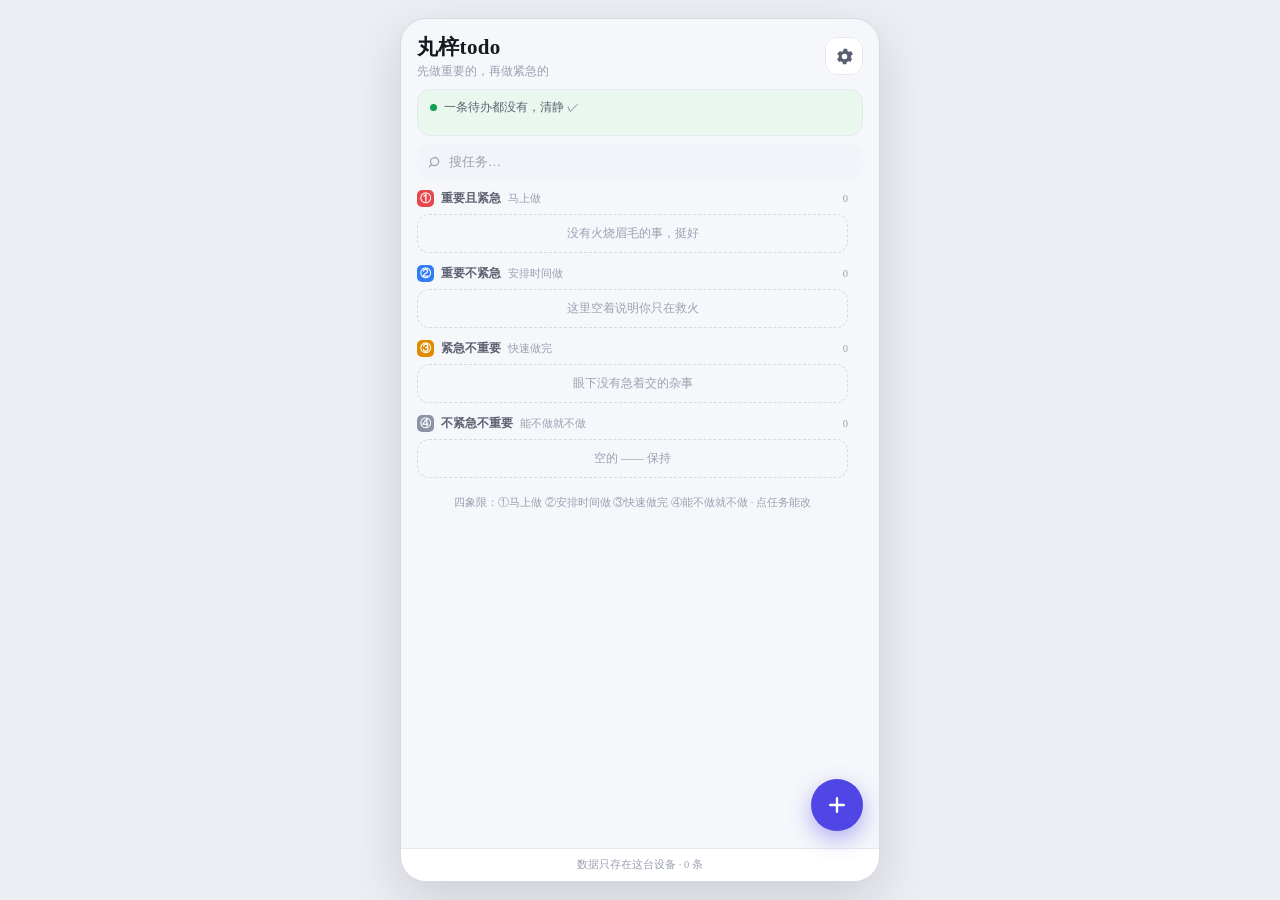
==== index.html @ 4209ffb9 "丸梓todo：四象限待办（纯静态单页）" ====
<!DOCTYPE html>
<html lang="zh-CN" data-theme="clean">
<head>
<meta charset="utf-8">
<meta name="viewport" content="width=device-width, initial-scale=1, viewport-fit=cover">
<title>丸梓todo</title>
<!-- 单文件版：CSS / JS / 图标都已内联，可以单独发给别人 -->
<meta name="description" content="按四象限排的待办清单，纯本地存储，离线可用。">
<meta name="apple-mobile-web-app-capable" content="yes">
<meta name="mobile-web-app-capable" content="yes">
<meta name="apple-mobile-web-app-status-bar-style" content="default">
<meta name="apple-mobile-web-app-title" content="丸梓todo">
<meta name="theme-color" content="#f6f7fb">
<link rel="apple-touch-icon" href="[data-uri]">
<link rel="icon" href="[data-uri]">
<style>
/* ===========================================================================
 * style.css —— 丸梓todo
 *
 * 三套配色（清爽 / 纸感 / 暗夜），全部靠 html[data-theme] 上的 CSS 变量切换。
 *
 * 布局要点：
 *   .phone 撑满视口（100dvh），.pane 是唯一可滚动的区域，
 *   底部按钮和表头固定不动 —— 手机上滚动时不会把"加一条"滚没。
 *
 * 踩过的坑（照抄课表项目，别再踩）：
 *   1. [hidden] 必须写 !important。否则 .sheet{display:flex} 这类作者样式会盖掉
 *      浏览器默认的 display:none，弹层就关不掉了。
 *   2. 四象限的颜色【不要】染满整张卡。整卡染色的清单在手机上看三屏就晕；
 *      用左边框 + 小色点表示象限，正文保持中性色。
 *   3. 次级文字不要用固定的 --ink-2/--ink-3。在有色底（比如紧急卡）上要用
 *      color-mix 现算，否则暗夜主题会出现浅字压浅底。
 * ===========================================================================
 */

* { box-sizing: border-box; }
[hidden] { display: none !important; }

html, body {
  margin: 0;
  padding: 0;
  height: 100%;
}

body {
  background: var(--page-bg);
  color: var(--ink);
  font-family: var(--font-ui);
  -webkit-text-size-adjust: 100%;
  -webkit-tap-highlight-color: transparent;
  overscroll-behavior-y: none;
  display: flex;
  justify-content: center;
}

/* ============================== 三套配色 ============================== */

/* ① 清爽 —— 白底大留白，一个深靛蓝重点色 */
html[data-theme="clean"] {
  --page-bg: #eceef4;
  --app-bg: #f6f7fb;
  --card: #ffffff;
  --card-2: #f2f4f9;
  --ink: #16181f;
  --ink-2: #5b6070;
  --ink-3: #9aa0b0;
  --line: #e6e8ef;
  --line-2: #d5d9e4;
  --accent: #4f46e5;
  --accent-soft: #eceafe;
  --accent-ink: #ffffff;
  --q1: #e5484d;
  --q2: #2f7df6;
  --q3: #e08a00;
  --q4: #8b93a7;
  --good: #12a150;
  --now-bg: #fff5f5;
  --shadow: 0 1px 2px rgba(20, 22, 30, .04), 0 6px 18px rgba(20, 22, 30, .05);
  --shadow-app: 0 18px 50px rgba(20, 22, 30, .14);
  --theme-color: #f6f7fb;
}

/* ② 纸感 —— 米色底，像一本笔记本 */
html[data-theme="paper"] {
  --page-bg: #e7ded1;
  --app-bg: #fbf6ee;
  --card: #fffdf8;
  --card-2: #f3ece1;
  --ink: #2f2a25;
  --ink-2: #6b6156;
  --ink-3: #a2978a;
  --line: #ece2d4;
  --line-2: #dbcfbc;
  --accent: #b4553a;
  --accent-soft: #f7e6df;
  --accent-ink: #fff8f4;
  --q1: #c2453c;
  --q2: #3a6ea5;
  --q3: #b8811f;
  --q4: #8d8578;
  --good: #4a7c4e;
  --now-bg: #fdf0ea;
  --shadow: 0 1px 2px rgba(90, 70, 40, .05), 0 6px 16px rgba(90, 70, 40, .06);
  --shadow-app: 0 18px 50px rgba(90, 70, 40, .18);
  --theme-color: #fbf6ee;
}

/* ③ 暗夜 —— 深色，晚上看不刺眼。象限色要提亮，否则在深底上发闷。 */
html[data-theme="night"] {
  --page-bg: #07080c;
  --app-bg: #101218;
  --card: #181b23;
  --card-2: #1f232d;
  --ink: #eef1f8;
  --ink-2: #a8afbf;
  --ink-3: #6c7386;
  --line: #262b36;
  --line-2: #333947;
  --accent: #7c74ff;
  --accent-soft: #23214a;
  --accent-ink: #ffffff;
  --q1: #ff6b6f;
  --q2: #5aa2ff;
  --q3: #ffb340;
  --q4: #7b8398;
  --good: #35c46a;
  --now-bg: #2a1d20;
  --shadow: 0 1px 2px rgba(0, 0, 0, .3), 0 8px 20px rgba(0, 0, 0, .25);
  --shadow-app: 0 18px 50px rgba(0, 0, 0, .6);
  --theme-color: #101218;
}

/* ================================ 骨架 ================================ */

.phone {
  position: relative;
  width: 100%;
  max-width: 480px;
  height: 100dvh;
  background: var(--app-bg);
  display: flex;
  flex-direction: column;
  overflow: hidden;
  padding-top: env(safe-area-inset-top);
}

@media (min-width: 560px) and (min-height: 620px) {
  body { align-items: center; padding: 18px 0; }
  .phone {
    height: min(880px, calc(100dvh - 36px));
    border-radius: 26px;
    box-shadow: var(--shadow-app);
    border: 1px solid var(--line-2);
  }
}

/* 存不下数据的警告条 */
.warn {
  position: fixed;
  left: 0; right: 0; top: 0;
  z-index: 90;
  padding: calc(env(safe-area-inset-top) + 8px) 14px 8px;
  background: #b4232a;
  color: #fff;
  font-size: 12.5px;
  line-height: 1.5;
  text-align: center;
}
.warn b { margin-right: 6px; }

/* ================================ 表头 ================================ */

.hd {
  flex: 0 0 auto;
  display: flex;
  align-items: center;
  gap: 10px;
  padding: 14px 16px 10px;
}
.hd-l { flex: 1 1 auto; min-width: 0; }
.hd h1 {
  margin: 0;
  font-size: 21px;
  font-weight: 700;
  letter-spacing: .3px;
}
.hd-sub {
  margin: 3px 0 0;
  font-size: 11.5px;
  color: var(--ink-3);
  white-space: nowrap;
  overflow: hidden;
  text-overflow: ellipsis;
}
.icon-btn {
  flex: 0 0 auto;
  width: 38px; height: 38px;
  display: grid;
  place-items: center;
  border: 1px solid var(--line);
  border-radius: 12px;
  background: var(--card);
  color: var(--ink-2);
  cursor: pointer;
}
.icon-btn:active { transform: scale(.96); }

/* ================================ 提示条 ================================ */

.tick {
  flex: 0 0 auto;
  margin: 0 16px 8px;
  padding: 9px 12px;
  border: 1px solid var(--line);
  border-radius: 13px;
  background: var(--card);
}
.tick.is-alert { background: var(--now-bg); border-color: color-mix(in srgb, var(--q1) 34%, var(--line)); }
.tick.is-good  { background: color-mix(in srgb, var(--good) 9%, var(--card)); }
.tick-top {
  display: flex;
  align-items: center;
  gap: 7px;
  font-size: 12px;
  line-height: 1.45;
}
.tick-dot {
  flex: 0 0 auto;
  width: 7px; height: 7px;
  border-radius: 50%;
  background: var(--ink-3);
}
.tick.is-alert .tick-dot { background: var(--q1); }
.tick.is-good .tick-dot { background: var(--good); }
.tick-text {
  flex: 1 1 auto;
  min-width: 0;
  color: var(--ink-2);
  white-space: nowrap;
  overflow: hidden;
  text-overflow: ellipsis;
}
.tick-text b { color: var(--ink); font-weight: 600; }
.tick-bars {
  display: flex;
  gap: 3px;
  margin-top: 7px;
  height: 3px;
}
.tick-bars i {
  flex: 1 1 0;
  border-radius: 2px;
  background: var(--line-2);
}
.tick-bars i.on { background: var(--accent); }
.tick.is-alert .tick-bars i.on { background: var(--q1); }

/* ================================ 搜索 ================================ */

.search {
  flex: 0 0 auto;
  position: relative;
  margin: 0 16px 8px;
  display: flex;
  align-items: center;
}
.search-ico {
  position: absolute;
  left: 11px;
  color: var(--ink-3);
  pointer-events: none;
}
.search-in {
  width: 100%;
  padding: 9px 30px 9px 31px;
  font: inherit;
  font-size: 13px;
  color: var(--ink);
  background: var(--card-2);
  border: 1px solid transparent;
  border-radius: 12px;
  outline: none;
  -webkit-appearance: none;
  appearance: none;
}
.search-in::placeholder { color: var(--ink-3); }
.search-in:focus { border-color: var(--accent); background: var(--card); }
.search-x {
  position: absolute;
  right: 6px;
  width: 26px; height: 26px;
  display: grid;
  place-items: center;
  border: 0;
  border-radius: 50%;
  background: transparent;
  color: var(--ink-3);
  font-size: 17px;
  line-height: 1;
  cursor: pointer;
}

/* ============================== 可滚动区 ============================== */

.pane {
  flex: 1 1 auto;
  min-height: 0;
  overflow-y: auto;
  overflow-x: hidden;
  -webkit-overflow-scrolling: touch;
  overscroll-behavior: contain;
  scrollbar-gutter: stable;
}
.pane-inner, #paneInner {
  padding: 2px 16px 20px;
}

.sec { margin-bottom: 16px; }
.sec-h {
  display: flex;
  align-items: baseline;
  gap: 6px;
  margin: 0 0 8px;
  font-size: 12.5px;
  font-weight: 600;
  color: var(--ink-2);
  letter-spacing: .2px;
}
.sec-n {
  font-size: 11px;
  font-weight: 400;
  color: var(--ink-3);
}
.sec-h-btn {
  cursor: pointer;
  justify-content: space-between;
  padding: 4px 0;
}
.sec-tri { font-size: 11px; color: var(--ink-3); }

.hint {
  margin: 4px 0 0;
  font-size: 11px;
  line-height: 1.6;
  color: var(--ink-3);
  text-align: center;
}

/* ============================ 最近要交的 ============================ */

.soon {
  display: flex;
  gap: 8px;
  overflow-x: auto;
  padding-bottom: 2px;
  scrollbar-width: none;
}
.soon::-webkit-scrollbar { display: none; }
.soon-card {
  flex: 0 0 auto;
  width: 146px;
  padding: 9px 10px;
  border: 1px solid var(--line);
  border-left: 3px solid var(--q4);
  border-radius: 12px;
  background: var(--card);
  cursor: pointer;
  text-align: left;
}
.soon-card.t-overdue { border-left-color: var(--q1); }
.soon-card.t-today   { border-left-color: var(--q1); }
.soon-card.t-tomorrow{ border-left-color: var(--q3); }
.soon-card.t-urgent  { border-left-color: var(--q3); }
.soon-card.t-week    { border-left-color: var(--q2); }
.soon-t {
  display: block;
  font-size: 12.5px;
  font-weight: 600;
  line-height: 1.35;
  overflow: hidden;
  display: -webkit-box;
  -webkit-line-clamp: 2;
  -webkit-box-orient: vertical;
}
.soon-w {
  display: block;
  margin-top: 5px;
  font-size: 10.5px;
  color: var(--ink-3);
}
.soon-card.t-overdue .soon-w,
.soon-card.t-today .soon-w { color: var(--q1); font-weight: 600; }
.soon-card.t-tomorrow .soon-w,
.soon-card.t-urgent .soon-w { color: var(--q3); font-weight: 600; }

/* ============================== 四象限 ============================== */

.quad { margin-bottom: 12px; }
.quad-h {
  display: flex;
  align-items: center;
  gap: 7px;
  margin: 0 0 7px;
  font-size: 12px;
  font-weight: 600;
  color: var(--ink-2);
}
.quad-no {
  flex: 0 0 auto;
  width: 17px; height: 17px;
  display: grid;
  place-items: center;
  border-radius: 5px;
  font-size: 10.5px;
  font-weight: 700;
  color: #fff;
  background: var(--q4);
}
.quad.q1 .quad-no { background: var(--q1); }
.quad.q2 .quad-no { background: var(--q2); }
.quad.q3 .quad-no { background: var(--q3); }
.quad.q4 .quad-no { background: var(--q4); }
.quad-t { flex: 0 0 auto; }
.quad-help { flex: 1 1 auto; min-width: 0; font-size: 10.5px; font-weight: 400; color: var(--ink-3); }
.quad-n { flex: 0 0 auto; font-size: 10.5px; font-weight: 400; color: var(--ink-3); }
.quad-body { display: flex; flex-direction: column; gap: 7px; }
.quad-empty {
  padding: 11px 12px;
  border: 1px dashed var(--line-2);
  border-radius: 12px;
  font-size: 11.5px;
  color: var(--ink-3);
  text-align: center;
}

/* ============================== 任务条 ============================== */

.tk {
  position: relative;
  display: flex;
  align-items: stretch;
  gap: 9px;
  padding: 10px 11px 10px 9px;
  border: 1px solid var(--line);
  border-left: 3px solid var(--tk-tone, var(--q4));
  border-radius: 13px;
  background: var(--card);
  cursor: pointer;
  transition: opacity .15s;
}
.tk.q1 { --tk-tone: var(--q1); }
.tk.q2 { --tk-tone: var(--q2); }
.tk.q3 { --tk-tone: var(--q3); }
.tk.q4 { --tk-tone: var(--q4); }
.tk.is-overdue {
  background: color-mix(in srgb, var(--q1) 7%, var(--card));
}
.tk.is-done { opacity: .55; }
.tk.is-done .tk-t { text-decoration: line-through; }

.tk-check {
  flex: 0 0 auto;
  width: 22px; height: 22px;
  margin-top: 1px;
  display: grid;
  place-items: center;
  border: 1.6px solid var(--line-2);
  border-radius: 50%;
  background: transparent;
  color: transparent;
  cursor: pointer;
}
.tk-check:active { transform: scale(.9); }
.tk-check.on {
  background: var(--good);
  border-color: var(--good);
  color: #fff;
}
.tk-check svg { width: 12px; height: 12px; }

.tk-main { flex: 1 1 auto; min-width: 0; }
.tk-t {
  display: block;
  font-size: 14px;
  font-weight: 600;
  line-height: 1.4;
  word-break: break-word;
}
.tk-star { color: var(--q3); font-size: 11px; margin-left: 3px; }
.tk-note {
  margin: 3px 0 0;
  font-size: 11.5px;
  line-height: 1.5;
  color: var(--ink-2);
  overflow: hidden;
  display: -webkit-box;
  -webkit-line-clamp: 2;
  -webkit-box-orient: vertical;
}
.tk-meta {
  display: flex;
  align-items: center;
  flex-wrap: wrap;
  gap: 6px;
  margin-top: 5px;
  font-size: 10.5px;
  color: var(--ink-3);
}
.tk-when { display: inline-flex; align-items: center; gap: 3px; }
.tk-when.t-overdue { color: var(--q1); font-weight: 600; }
.tk-when.t-today   { color: var(--q1); font-weight: 600; }
.tk-when.t-tomorrow,
.tk-when.t-urgent  { color: var(--q3); font-weight: 600; }
.tk-when.t-week    { color: var(--q2); }
.tk-rep {
  padding: 1px 5px;
  border-radius: 5px;
  background: var(--card-2);
  color: var(--ink-2);
}
.tk-done-when { color: var(--good); }

/* ============================== 日常打卡 ============================== */

.habit {
  display: flex;
  align-items: center;
  gap: 10px;
  padding: 10px 11px;
  margin-bottom: 7px;
  border: 1px solid var(--line);
  border-left: 3px solid var(--good);
  border-radius: 13px;
  background: var(--card);
  cursor: pointer;
}
.habit.is-on {
  background: color-mix(in srgb, var(--good) 8%, var(--card));
  border-left-color: var(--good);
}
.habit.is-on .habit-t { text-decoration: line-through; opacity: .65; }
.habit-main { flex: 1 1 auto; min-width: 0; }
.habit-t {
  display: block;
  font-size: 13.5px;
  font-weight: 600;
  line-height: 1.4;
  word-break: break-word;
}
.habit-meta {
  display: flex;
  align-items: center;
  flex-wrap: wrap;
  gap: 6px;
  margin-top: 3px;
  font-size: 10.5px;
  color: var(--ink-3);
}
.habit-streak {
  flex: 0 0 auto;
  text-align: right;
  font-size: 10.5px;
  color: var(--ink-3);
  line-height: 1.35;
}
.habit-streak b {
  display: block;
  font-size: 15px;
  font-weight: 700;
  color: var(--good);
}

/* 小热力图 */
.heat {
  margin-top: 10px;
  padding: 10px 11px 11px;
  border: 1px solid var(--line);
  border-radius: 13px;
  background: var(--card);
}
.heat-head {
  display: flex;
  align-items: center;
  justify-content: space-between;
  margin-bottom: 8px;
  font-size: 10.5px;
  color: var(--ink-3);
}
.heat-legend { display: inline-flex; align-items: center; gap: 3px; }
.heat-grid {
  display: grid;
  grid-auto-flow: column;
  grid-template-rows: repeat(7, 1fr);
  gap: 2.5px;
  justify-content: space-between;
}
.heat-cell {
  width: 100%;
  aspect-ratio: 1 / 1;
  border-radius: 2.5px;
  background: var(--card-2);
}
.heat-cell.due { background: color-mix(in srgb, var(--good) 16%, var(--card-2)); }
.heat-cell.lv1 { background: color-mix(in srgb, var(--good) 52%, var(--card-2)); }
.heat-cell.lv2 { background: var(--good); }
.heat-cell.future { opacity: .4; }
.heat-legend .heat-cell { width: 9px; aspect-ratio: auto; height: 9px; }

/* 空态 */
.empty {
  padding: 22px 16px;
  border: 1px dashed var(--line-2);
  border-radius: 14px;
  font-size: 12.5px;
  line-height: 1.6;
  color: var(--ink-3);
  text-align: center;
}
.empty b { display: block; margin-bottom: 4px; color: var(--ink-2); font-size: 13.5px; }

/* ============================== 加一条 ============================== */

.fab {
  position: absolute;
  right: 16px;
  bottom: calc(50px + env(safe-area-inset-bottom));
  width: 52px; height: 52px;
  display: grid;
  place-items: center;
  border: 0;
  border-radius: 50%;
  background: var(--accent);
  color: var(--accent-ink);
  box-shadow: 0 8px 22px color-mix(in srgb, var(--accent) 42%, transparent);
  cursor: pointer;
  z-index: 30;
}
.fab:active { transform: scale(.94); }

.ft {
  flex: 0 0 auto;
  padding: 9px 16px calc(9px + env(safe-area-inset-bottom));
  border-top: 1px solid var(--line);
  background: var(--card);
  font-size: 10.5px;
  color: var(--ink-3);
  text-align: center;
  white-space: nowrap;
  overflow: hidden;
  text-overflow: ellipsis;
}

/* ============================== 弹层通用 ============================== */

.mask {
  position: fixed;
  inset: 0;
  z-index: 50;
  background: rgba(12, 14, 20, .42);
  backdrop-filter: blur(2px);
  -webkit-backdrop-filter: blur(2px);
}

.sheet {
  position: fixed;
  left: 0; right: 0; bottom: 0;
  z-index: 60;
  display: flex;
  flex-direction: column;
  max-height: min(88dvh, 760px);
  background: var(--app-bg);
  border-radius: 22px 22px 0 0;
  box-shadow: 0 -10px 40px rgba(10, 12, 20, .22);
  animation: sheet-up .22s ease-out;
}
@media (min-width: 560px) and (min-height: 620px) {
  .sheet {
    left: 50%;
    right: auto;
    width: min(480px, calc(100vw - 36px));
    transform: translateX(-50%);
    bottom: calc(50dvh - min(440px, calc(50dvh - 18px)));
    border-radius: 22px;
  }
}
@keyframes sheet-up {
  from { transform: translateY(16px); opacity: .4; }
  to   { transform: translateY(0);    opacity: 1; }
}
.sheet-grip {
  flex: 0 0 auto;
  width: 38px; height: 4px;
  margin: 8px auto 0;
  border-radius: 3px;
  background: var(--line-2);
}
.sheet-body {
  flex: 1 1 auto;
  min-height: 0;
  overflow-y: auto;
  padding: 10px 16px calc(16px + env(safe-area-inset-bottom));
}
.sheet-head {
  display: flex;
  align-items: center;
  justify-content: space-between;
  margin-bottom: 12px;
}
.sheet-head h2 { margin: 0; font-size: 16.5px; font-weight: 700; }
.x-btn {
  width: 30px; height: 30px;
  display: grid;
  place-items: center;
  border: 0;
  border-radius: 50%;
  background: var(--card-2);
  color: var(--ink-2);
  font-size: 19px;
  line-height: 1;
  cursor: pointer;
}

/* ============================== 表单 ============================== */

.fld { margin-bottom: 15px; }
.fld-l {
  display: block;
  margin-bottom: 6px;
  font-size: 12px;
  font-weight: 600;
  color: var(--ink-2);
}
.fld-note {
  margin: 6px 0 0;
  font-size: 10.5px;
  line-height: 1.55;
  color: var(--ink-3);
}
.fld-note.is-warn { color: var(--q1); }
.fld-msg {
  margin: 8px 0 0;
  padding: 8px 10px;
  border-radius: 9px;
  font-size: 11.5px;
  line-height: 1.55;
}
.fld-msg.is-good { background: color-mix(in srgb, var(--good) 12%, var(--card)); color: color-mix(in srgb, var(--good) 78%, var(--ink)); }
.fld-msg.is-bad  { background: color-mix(in srgb, var(--q1) 12%, var(--card));   color: color-mix(in srgb, var(--q1) 78%, var(--ink)); }
.fld-err {
  margin: 0 0 12px;
  font-size: 11.5px;
  color: var(--q1);
}

.in {
  width: 100%;
  padding: 10px 11px;
  font: inherit;
  font-size: 14px;
  color: var(--ink);
  background: var(--card);
  border: 1px solid var(--line-2);
  border-radius: 11px;
  outline: none;
  -webkit-appearance: none;
  appearance: none;
}
.in:focus { border-color: var(--accent); }
.in::placeholder { color: var(--ink-3); }
.in-area { font-size: 13px; line-height: 1.55; resize: vertical; min-height: 46px; }
.in-date, .in-time { font-size: 13px; }
.in-num { width: 68px; text-align: center; }

.dl-row {
  display: grid;
  grid-template-columns: 1.5fr 1fr;
  gap: 8px;
  margin-top: 8px;
}
.every-row {
  display: flex;
  align-items: center;
  gap: 8px;
  margin-top: 8px;
  font-size: 12px;
  color: var(--ink-2);
}

.chips {
  display: flex;
  flex-wrap: wrap;
  gap: 7px;
}
.chip {
  padding: 7px 12px;
  font: inherit;
  font-size: 12.5px;
  color: var(--ink-2);
  background: var(--card);
  border: 1px solid var(--line-2);
  border-radius: 999px;
  cursor: pointer;
}
.chip.is-on {
  background: var(--accent);
  border-color: var(--accent);
  color: var(--accent-ink);
  font-weight: 600;
}
.chip:active { transform: scale(.97); }

.wk-days {
  display: flex;
  gap: 6px;
  margin-top: 9px;
}
.dw {
  flex: 1 1 0;
  height: 34px;
  font: inherit;
  font-size: 12.5px;
  color: var(--ink-2);
  background: var(--card);
  border: 1px solid var(--line-2);
  border-radius: 9px;
  cursor: pointer;
}
.dw.is-on {
  background: var(--accent);
  border-color: var(--accent);
  color: var(--accent-ink);
  font-weight: 600;
}

.btn-row {
  display: flex;
  flex-wrap: wrap;
  gap: 8px;
  margin-bottom: 8px;
}
.btn-row-end { margin: 4px 0 0; }
.btn {
  flex: 1 1 auto;
  min-width: 88px;
  padding: 11px 14px;
  font: inherit;
  font-size: 13.5px;
  font-weight: 600;
  border: 1px solid transparent;
  border-radius: 12px;
  cursor: pointer;
}
.btn:active { transform: scale(.98); }
.btn-primary { background: var(--accent); color: var(--accent-ink); }
.btn-soft {
  background: var(--card);
  border-color: var(--line-2);
  color: var(--ink);
}
.btn-danger {
  background: color-mix(in srgb, var(--q1) 11%, var(--card));
  border-color: color-mix(in srgb, var(--q1) 30%, var(--line-2));
  color: var(--q1);
}
.sheet-foot {
  display: flex;
  flex-wrap: wrap;
  gap: 8px;
  margin-top: 6px;
}

/* 图例 */
.legend {
  display: flex;
  flex-direction: column;
  gap: 6px;
}
.lg {
  display: flex;
  align-items: center;
  gap: 7px;
  font-size: 11.5px;
  color: var(--ink-2);
}
.lg i {
  flex: 0 0 auto;
  width: 12px; height: 12px;
  border-radius: 4px;
  background: var(--q4);
}
.lg.q1 i { background: var(--q1); }
.lg.q2 i { background: var(--q2); }
.lg.q3 i { background: var(--q3); }
.lg.q4 i { background: var(--q4); }
.lg span.lg-help { color: var(--ink-3); }

/* 已完成 */
.done-item {
  display: flex;
  align-items: center;
  gap: 9px;
  padding: 8px 10px;
  border: 1px solid var(--line);
  border-radius: 11px;
  background: var(--card);
  margin-bottom: 6px;
}
.done-item .tk-check { width: 20px; height: 20px; }
.done-item-main { flex: 1 1 auto; min-width: 0; }
.done-t {
  font-size: 12.5px;
  color: var(--ink-2);
  text-decoration: line-through;
  word-break: break-word;
}
.done-meta { margin-top: 2px; font-size: 10px; color: var(--ink-3); }

/* 搜索结果里命中的字 */
mark {
  background: color-mix(in srgb, var(--accent) 22%, transparent);
  color: inherit;
  border-radius: 3px;
  padding: 0 1px;
}

/* 很窄的屏（iPhone SE 一代之类）：把次要信息收掉，别挤成两行 */
@media (max-width: 340px) {
  .hd h1 { font-size: 19px; }
  .quad-help { display: none; }
  .soon-card { width: 132px; }
  .tk { padding: 9px 9px 9px 8px; }
}
</style>
</head>
<body>

<div class="warn" id="storageWarn" hidden>
  <b>存不住！</b><span id="storageWarnText"></span>
</div>

<div class="phone">

  <header class="hd">
    <div class="hd-l">
      <h1>丸梓todo</h1>
      <p class="hd-sub" id="hdSub">先做重要的，再做紧急的</p>
    </div>
    <button class="icon-btn" id="btnSheet" type="button" aria-label="设置">
      <svg viewBox="0 0 24 24" width="19" height="19" aria-hidden="true"><path d="M12 15.5a3.5 3.5 0 1 1 0-7 3.5 3.5 0 0 1 0 7Zm8.4-2.3.1-1.2-.1-1.2 1.7-1.3a.8.8 0 0 0 .2-1l-1.6-2.8a.8.8 0 0 0-.9-.4l-2 .8a8.6 8.6 0 0 0-2-1.2l-.3-2.1a.8.8 0 0 0-.8-.7h-3.2a.8.8 0 0 0-.8.7l-.3 2.1c-.7.3-1.4.7-2 1.2l-2-.8a.8.8 0 0 0-.9.4L2.9 8.5a.8.8 0 0 0 .2 1l1.7 1.3-.1 1.2.1 1.2-1.7 1.3a.8.8 0 0 0-.2 1l1.6 2.8c.2.3.5.5.9.4l2-.8c.6.5 1.3.9 2 1.2l.3 2.1c0 .4.4.7.8.7h3.2c.4 0 .7-.3.8-.7l.3-2.1c.7-.3 1.4-.7 2-1.2l2 .8c.4.1.7 0 .9-.4l1.6-2.8a.8.8 0 0 0-.2-1l-1.7-1.3Z" fill="currentColor"/></svg>
    </button>
  </header>

  <div class="tick" id="tick">
    <div class="tick-top">
      <span class="tick-dot" id="tickDot"></span>
      <span class="tick-text" id="tickText">—</span>
    </div>
    <div class="tick-bars" id="tickBars"></div>
  </div>

  <div class="search">
    <svg class="search-ico" viewBox="0 0 24 24" width="15" height="15" aria-hidden="true"><path d="M10.5 3a7.5 7.5 0 1 1-4.6 13.4l-3.2 3.2a1 1 0 0 1-1.4-1.4l3.2-3.2A7.5 7.5 0 0 1 10.5 3Zm0 2a5.5 5.5 0 1 0 0 11 5.5 5.5 0 0 0 0-11Z" fill="currentColor"/></svg>
    <input class="search-in" id="searchIn" type="search" placeholder="搜任务…" autocomplete="off" enterkeyhint="search">
    <button class="search-x" id="searchX" type="button" aria-label="清空搜索" hidden>×</button>
  </div>

  <main class="pane" id="pane">
    <div id="paneInner">

      <section class="sec" id="secSoon" hidden>
        <h2 class="sec-h">
          <span>最近要交的</span>
          <span class="sec-n" id="soonN"></span>
        </h2>
        <div class="soon" id="soon"></div>
      </section>

      <section class="sec" id="secHabit" hidden>
        <h2 class="sec-h">
          <span>日常打卡</span>
          <span class="sec-n" id="habitN"></span>
        </h2>
        <div id="habits"></div>
        <div class="heat" id="heatWrap">
          <div class="heat-head">
            <span>最近 20 周</span>
            <span class="heat-legend">
              <i class="heat-cell lv0"></i>
              <i class="heat-cell lv1"></i>
              <i class="heat-cell lv2"></i>
              <span>少 → 多</span>
            </span>
          </div>
          <div class="heat-grid" id="heat"></div>
        </div>
      </section>

      <section class="sec" id="secQuad">
        <div id="quads"></div>
      </section>

      <section class="sec" id="secSearchResult" hidden>
        <div id="searchHits"></div>
      </section>

      <section class="sec" id="secDone" hidden>
        <h2 class="sec-h sec-h-btn" id="doneHead">
          <span>已完成 <span class="sec-n" id="doneN"></span></span>
          <span class="sec-tri" id="doneTri">▾</span>
        </h2>
        <div id="doneList" hidden></div>
      </section>

      <p class="hint" id="hint"></p>
    </div>
  </main>

  <button class="fab" id="fab" type="button" aria-label="加一条任务">
    <svg viewBox="0 0 24 24" width="24" height="24" aria-hidden="true"><path d="M12 4a1.2 1.2 0 0 1 1.2 1.2v5.6h5.6a1.2 1.2 0 0 1 0 2.4h-5.6v5.6a1.2 1.2 0 0 1-2.4 0v-5.6H5.2a1.2 1.2 0 0 1 0-2.4h5.6V5.2A1.2 1.2 0 0 1 12 4Z" fill="currentColor"/></svg>
  </button>

  <footer class="ft">
    <span>数据只存在这台设备 · <span id="ftCount">0 条</span></span>
  </footer>
</div>

<div class="mask" id="editMask" hidden></div>
<section class="sheet" id="edit" hidden aria-label="任务">
  <div class="sheet-grip"></div>
  <div class="sheet-body">
    <div class="sheet-head">
      <h2 id="edTitle">加一条</h2>
      <button class="x-btn" id="edClose" type="button" aria-label="关闭">×</button>
    </div>

    <label class="fld">
      <span class="fld-l">要做什么</span>
      <input class="in" id="edTitleIn" type="text" placeholder="例如：写 C 语言实验报告" autocomplete="off">
    </label>

    <label class="fld">
      <span class="fld-l">备注（可以不写）</span>
      <textarea class="in in-area" id="edNote" rows="2" placeholder="细节、地点、别人交代的话…"></textarea>
    </label>

    <div class="fld">
      <span class="fld-l">重要性</span>
      <div class="chips" id="edImp">
        <button class="chip" type="button" data-imp="0">不重要</button>
        <button class="chip" type="button" data-imp="1">重要</button>
      </div>
      <p class="fld-note" id="impNote">重要的排在同一天的更前面。</p>
    </div>

    <div class="fld" id="fldDeadline">
      <span class="fld-l">什么时候交</span>
      <div class="chips" id="edQuick">
        <button class="chip" type="button" data-q="none">不设</button>
        <button class="chip" type="button" data-q="today">今天</button>
        <button class="chip" type="button" data-q="tomorrow">明天</button>
        <button class="chip" type="button" data-q="week">下周日</button>
      </div>
      <div class="dl-row">
        <input class="in in-date" id="edDate" type="date">
        <input class="in in-time" id="edTime" type="time">
      </div>
      <p class="fld-note" id="dlNote">只填日期就是当天截止（不填时间不算晚）。</p>
    </div>

    <div class="fld">
      <span class="fld-l">这件事怎么重复</span>
      <div class="chips" id="edRepeat">
        <button class="chip" type="button" data-rep="none">只做一次</button>
        <button class="chip" type="button" data-rep="daily">每天</button>
        <button class="chip" type="button" data-rep="weekly">每周的几天</button>
        <button class="chip" type="button" data-rep="every">每隔几天</button>
      </div>
      <div class="wk-days" id="edDays" hidden>
        <button class="dw" type="button" data-d="1">一</button>
        <button class="dw" type="button" data-d="2">二</button>
        <button class="dw" type="button" data-d="3">三</button>
        <button class="dw" type="button" data-d="4">四</button>
        <button class="dw" type="button" data-d="5">五</button>
        <button class="dw" type="button" data-d="6">六</button>
        <button class="dw" type="button" data-d="7">日</button>
      </div>
      <div class="every-row" id="edEvery" hidden>
        <span>每隔</span>
        <input class="in in-num" id="edEveryN" type="number" min="1" max="365" step="1" value="2">
        <span>天</span>
      </div>
      <p class="fld-note" id="repNote">重复的事会进「日常打卡」，不参与四象限排序。</p>
    </div>

    <p class="fld-err" id="edErr" hidden></p>

    <div class="sheet-foot">
      <button class="btn btn-primary" id="edSave" type="button">存下来</button>
      <button class="btn btn-soft" id="edToggle" type="button" hidden>完成</button>
      <button class="btn btn-danger" id="edDel" type="button" hidden>删掉</button>
    </div>
  </div>
</section>

<div class="mask" id="setMask" hidden></div>
<section class="sheet" id="set" hidden aria-label="设置">
  <div class="sheet-grip"></div>
  <div class="sheet-body">
    <div class="sheet-head">
      <h2>设置</h2>
      <button class="x-btn" id="setClose" type="button" aria-label="关闭">×</button>
    </div>

    <div class="fld">
      <span class="fld-l">外观</span>
      <div class="chips" id="themeChips"></div>
    </div>

    <div class="fld">
      <span class="fld-l">默认看哪种</span>
      <div class="chips" id="viewChips"></div>
      <p class="fld-note">分区：按四象限分开，一眼看出该先碰哪件。清单：全部按急迫程度排成一条。</p>
    </div>

    <div class="fld">
      <span class="fld-l">排序方式</span>
      <div class="chips" id="sortChips"></div>
      <p class="fld-note" id="sortNote"></p>
    </div>

    <div class="fld">
      <span class="fld-l">几天内算「紧急」</span>
      <div class="chips" id="urgentChips"></div>
      <p class="fld-note">这条线决定四象限里"紧急"的边界，也就是①③象限的分界。</p>
    </div>

    <div class="fld">
      <span class="fld-l">四象限图例</span>
      <div class="legend" id="legend"></div>
    </div>

    <div class="fld">
      <span class="fld-l">备份</span>
      <p class="fld-note">任务和设置都在这个文件里。换手机或者清过 Safari 数据之后，用它一键养回来。</p>
      <div class="btn-row">
        <button class="btn btn-soft" id="bkExport" type="button">导出文件</button>
        <button class="btn btn-soft" id="bkCopy" type="button">复制到剪贴板</button>
      </div>
      <textarea class="in in-area" id="bkText" rows="3" placeholder="把备份内容粘贴到这里，然后点下面的「合并恢复」或「完全替换」"></textarea>
      <div class="btn-row">
        <button class="btn btn-soft" id="bkPick" type="button">选文件…</button>
        <button class="btn btn-soft" id="bkMerge" type="button">合并恢复</button>
        <button class="btn btn-danger" id="bkReplace" type="button">完全替换</button>
      </div>
      <input type="file" id="bkFile" accept=".json,application/json" hidden>
      <p class="fld-msg" id="bkMsg" hidden></p>
    </div>

    <div class="btn-row btn-row-end">
      <button class="btn btn-primary" id="setDone" type="button">完成</button>
    </div>
  </div>
</section>

<script>
/* 丸梓todo —— 数据层
 *
 * 这里只放"数据长什么样"和"预设值"，不含任何 DOM 操作。
 * 所有日期一律用【本地时间】构造（new Date(y, m-1, d)），
 * 绝不用 new Date('2026-10-10') —— 那会被当成 UTC 午夜，东八区整体偏一天。
 * 日期一律存成 'YYYY-MM-DD' 字符串，时间存成 'HH:MM' 字符串：
 * 这样字符串直接比大小就是时间先后，不用解析、也不会被时区啃一口。
 */
(function (root) {
  'use strict';

  var META = {
    appName: '丸梓todo',
    owner: '丸梓',
    tagline: '先做重要的，再做紧急的',
    storageKey: 'wanziTodo.v1',
    backupKind: 'wanzi-todo',
    backupVersion: 1
  };

  /* ---------------------------------------------------------------- 四象限 */

  /* 重要 × 紧急 的 2×2。紧急的界线见 URGENT_DAYS：
     剩余天数 <= 3（含已逾期）算"紧急"。 */
  var URGENT_DAYS = 3;

  /* 四象限的固定顺序（列表就按这个顺序分区），以及每区的说法。
     advice 用的是四象限法则（艾森豪威尔矩阵）的标准处理原则。 */
  var QUADRANTS = [
    {
      key: 'q1',
      no: '①',
      title: '重要且紧急',
      advice: '马上做',
      important: true,
      urgent: true,
      tone: 'q1'
    },
    {
      key: 'q2',
      no: '②',
      title: '重要不紧急',
      advice: '安排时间做',
      important: true,
      urgent: false,
      tone: 'q2'
    },
    {
      key: 'q3',
      no: '③',
      title: '紧急不重要',
      advice: '快速做完',
      important: false,
      urgent: true,
      tone: 'q3'
    },
    {
      key: 'q4',
      no: '④',
      title: '不紧急不重要',
      advice: '能不做就不做',
      important: false,
      urgent: false,
      tone: 'q4'
    }
  ];

  /* 紧迫程度分档。key 用来上色，也用来做"离 DDL 还有多久"的文案。
     max 是"剩余天数 <= max"的上界，最后一档用 null 表示兜底。 */
  var URGENCY_BUCKETS = [
    { key: 'overdue', name: '已逾期', max: -1 },
    { key: 'today', name: '今天截止', max: 0 },
    { key: 'tomorrow', name: '明天截止', max: 1 },
    { key: 'urgent', name: '3 天内', max: 3 },
    { key: 'week', name: '本周内', max: 7 },
    { key: 'later', name: '还早', max: null }
  ];

  /* ------------------------------------------------------------ 重复规则 */

  /* 日常任务的重复方式。kind 决定表单里长什么样：
     daily  = 每天
     weekly = 每周固定的几天（days 是 1..7，1=周一、7=周日）
     every  = 每隔 n 天 */
  var REPEAT_KINDS = [
    { key: 'daily', name: '每天' },
    { key: 'weekly', name: '每周的几天' },
    { key: 'every', name: '每隔几天' }
  ];

  /* ---------------------------------------------------------------- 外观 */

  var THEMES = [
    { key: 'clean', name: '清爽', note: '白底大留白，白天用' },
    { key: 'paper', name: '纸感', note: '米色底，像笔记本' },
    { key: 'night', name: '暗夜', note: '深色，晚上看不刺眼' }
  ];

  /* 分区视图：按四象限分开。清单视图：全部按分数排成一条。 */
  var VIEWS = [
    { key: 'quad', name: '分区', note: '按四象限分开，一眼看出该先碰哪件' },
    { key: 'list', name: '清单', note: '全部按急迫程度排成一条' }
  ];

  var SORTS = [
    { key: 'auto', name: '自动算分', note: '按 DDL 倒计时算急迫度，重要的稍加分' },
    { key: 'ddl', name: '只看 DDL', note: '严格按截止时间先后，不看重要性' },
    { key: 'created', name: '按添加时间', note: '新加的排在上面' }
  ];

  /* 首页"最近要交的"区块：剩余天数 <= 这个值就顶上首页。 */
  var SOON_DAYS = 7;

  var DEFAULTS = {
    theme: 'clean',
    view: 'quad',
    sort: 'auto',
    soonDays: SOON_DAYS,
    urgentDays: URGENT_DAYS
  };

  /* 空文档。每次读写都过一遍 normalize，坏数据不会把页面搞崩。 */
  var EMPTY = {
    version: 1,
    seq: 0,
    items: [],
    settings: DEFAULTS
  };

  var API = {
    META: META,
    QUADRANTS: QUADRANTS,
    URGENCY_BUCKETS: URGENCY_BUCKETS,
    REPEAT_KINDS: REPEAT_KINDS,
    THEMES: THEMES,
    VIEWS: VIEWS,
    SORTS: SORTS,
    URGENT_DAYS: URGENT_DAYS,
    SOON_DAYS: SOON_DAYS,
    DEFAULTS: DEFAULTS,
    EMPTY: EMPTY
  };

  root.TodoData = API;
  if (typeof module !== 'undefined' && module.exports) module.exports = API;
})(typeof window !== 'undefined' ? window : globalThis);
</script>
<script>
/* 丸梓todo —— 纯逻辑层
 *
 * 这个文件不碰 DOM、不碰 localStorage，只吃数据吐数据 —— 所以 node 能直接
 * require 进来做冒烟测试（tools/smoke.mjs）。
 *
 * 三条硬规矩，改代码时别破：
 *   1. 一律用【本地时间】。new Date(y, m-1, d) 可以，new Date('2026-10-10')
 *      不行 —— 后者按 UTC 午夜解析，东八区会整体偏一天。
 *   2. 所有日期比较都先把时间截到当天 00:00 再算差值，不然"今天 09:00 的
 *      DDL"和"现在 15:00"会算出 0.75 天这种小数，四象限的界线就会飘。
 *   3. 分数一律是【整数】。浮点会出现 0.30000000000000004 那种鬼东西，
 *      排序结果不稳定，也没法写死断言。
 */
(function (root) {
  'use strict';

  var D = root.TodoData;
  if (!D && typeof require === 'function') D = require('./data.js');
  var META = D.META;
  var QUADRANTS = D.QUADRANTS;
  var BUCKETS = D.URGENCY_BUCKETS;

  var DAY_NAMES = ['', '周一', '周二', '周三', '周四', '周五', '周六', '周日'];
  var MS_DAY = 86400000;

  /* ==================================================================
     日期小工具
     ================================================================== */

  function pad2(n) { return n < 10 ? '0' + n : '' + n; }

  /** Date → 'YYYY-MM-DD'（本地时区，不用 toISOString —— 那是 UTC） */
  function ymd(d) {
    return d.getFullYear() + '-' + pad2(d.getMonth() + 1) + '-' + pad2(d.getDate());
  }

  /** Date → 'HH:MM' */
  function hm(d) { return pad2(d.getHours()) + ':' + pad2(d.getMinutes()); }

  /** 'YYYY-MM-DD' → Date（本地 00:00）。格式不对返回 null，不抛错。 */
  function parseDay(s) {
    if (typeof s !== 'string') return null;
    var m = /^(\d{4})-(\d{2})-(\d{2})$/.exec(s.trim());
    if (!m) return null;
    var y = +m[1], mo = +m[2], da = +m[3];
    if (mo < 1 || mo > 12 || da < 1 || da > 31) return null;
    var d = new Date(y, mo - 1, da);
    /* 杀 2 月 30 日这种输入：Date 会自己滚到 3 月，滚过就说明原日期不合法 */
    if (d.getFullYear() !== y || d.getMonth() !== mo - 1 || d.getDate() !== da) return null;
    return d;
  }

  /** 'HH:MM' → 当天的分钟数（0..1439）。格式不对返回 null。 */
  function parseHm(s) {
    if (typeof s !== 'string') return null;
    var m = /^(\d{1,2}):(\d{2})$/.exec(s.trim());
    if (!m) return null;
    var h = +m[1], mi = +m[2];
    if (h > 23 || mi > 59) return null;
    return h * 60 + mi;
  }

  /** 把任意 Date 截到当天 00:00（本地） */
  function startOfDay(d) { return new Date(d.getFullYear(), d.getMonth(), d.getDate()); }

  /** a - b，按【整天】算（都先截到 00:00）。跨月跨年跨闰月都对。 */
  function daysBetween(a, b) {
    return Math.round((startOfDay(a) - startOfDay(b)) / MS_DAY);
  }

  function addDays(d, n) {
    return new Date(d.getFullYear(), d.getMonth(), d.getDate() + n);
  }

  /** 周几：1=周一 … 7=周日。注意 getDay() 的周日是 0，别直接拿来当周几用。 */
  function isoDow(d) { var w = d.getDay(); return w === 0 ? 7 : w; }

  /** 这一周的周一（本地 00:00） */
  function mondayOf(d) { return addDays(startOfDay(d), -(isoDow(d) - 1)); }

  /* ==================================================================
     排序分数与紧迫度
     ================================================================== */

  /** 截断到 [-999, 999]：超过 999 天一律当 999（约 2.7 年后的事不分先后） */
  function clampDays(n) {
    if (n > 999) return 999;
    if (n < -999) return -999;
    return n;
  }

  /**
   * 排序分数 —— 越大越靠前。整数，没有浮点。
   *
   *     score = (999 - clamp(daysLeft, ±999)) * 100 + (重要 ? 50 : 0)
   *
   * 这样：
   *   · 没填 DDL            → 0（永远垫底，不管多重要 —— 没有日期就真的算不出急不急）
   *   · 已逾期 1 天 + 重要   → 100050
   *   · 今天截止            → 99900
   *   · 明天截止 + 重要     → 99850（+50 让"同样明天"时重要的压过不重要的）
   *   · 999 天后            → 0 + 50 —— 会被下面那条 tiebreak 排到没 DDL 的那批后面
   *
   * 注意"重要"只值 50 分 = 半天。这是故意的：四象限的排序由 DDL 主导，
   * 重要性只在"截止日相同"时起作用。
   */
  function scoreOf(item, now) {
    var dl = item.deadline;
    if (!dl || !dl.date) return 0;
    var d = parseDay(dl.date);
    if (!d) return 0;
    var left = daysBetween(d, now || new Date());
    return (999 - clampDays(left)) * 100 + (item.important ? 50 : 0);
  }

  /** 剩余天数。没 DDL / 坏日期 → null（注意：不是 0，0 是"今天截止"） */
  function daysLeftOf(item, now) {
    var dl = item.deadline;
    if (!dl || !dl.date) return null;
    var d = parseDay(dl.date);
    if (!d) return null;
    return daysBetween(d, now || new Date());
  }

  /** 紧迫度分档：'overdue' / 'today' / 'tomorrow' / 'urgent' / 'week' / 'later' / 'none' */
  function urgencyOf(item, now) {
    var left = daysLeftOf(item, now);
    if (left === null) return 'none';
    for (var i = 0; i < BUCKETS.length; i++) {
      var b = BUCKETS[i];
      if (b.max === null) return b.key;
      if (left <= b.max) return b.key;
    }
    return 'later';
  }

  /** 是否紧急：未完成 + 有 DDL + 剩余天数 <= urgentDays（含已逾期） */
  function isUrgent(item, now, urgentDays) {
    if (item.done) return false;
    var left = daysLeftOf(item, now);
    if (left === null) return false;
    var lim = typeof urgentDays === 'number' ? urgentDays : D.URGENT_DAYS;
    return left <= lim;
  }

  /** 落在哪个象限，返回 QUADRANTS 里的那一项。没 DDL 不算紧急 → 落 q2/q4。 */
  function quadrantOf(item, now, urgentDays) {
    var important = !!item.important;
    var urgent = isUrgent(item, now, urgentDays);
    for (var i = 0; i < QUADRANTS.length; i++) {
      var q = QUADRANTS[i];
      if (q.important === important && q.urgent === urgent) return q;
    }
    return QUADRANTS[3];
  }

  /* ==================================================================
     重复规则（日常任务）
     ================================================================== */

  function normalizeRepeat(raw) {
    if (!raw || typeof raw !== 'object') return null;
    var kind = raw.kind;
    if (kind === 'daily') return { kind: 'daily' };
    if (kind === 'weekly') {
      var days = [];
      if (Object.prototype.toString.call(raw.days) === '[object Array]') {
        for (var i = 0; i < raw.days.length; i++) {
          var d = Math.round(Number(raw.days[i]));
          if (d >= 1 && d <= 7 && days.indexOf(d) < 0) days.push(d);
        }
      }
      days.sort(function (a, b) { return a - b; });
      if (!days.length) return null;
      return { kind: 'weekly', days: days };
    }
    if (kind === 'every') {
      var n = Math.round(Number(raw.n));
      if (!(n >= 1) || n > 365) return null;
      return { kind: 'every', n: n };
    }
    return null;
  }

  /** 是不是"日常"（有合法的重复规则） */
  function isRepeat(item) { return !!(item && item.repeat); }

  /**
   * 这一天该不该做这件事。
   * every 的锚点：任务创建那天（createdAt 的日期）。没有 createdAt 就当第 0 天是锚。
   */
  function dueOn(item, day) {
    var rep = item && item.repeat;
    if (!rep) return false;
    if (rep.kind === 'daily') return true;
    if (rep.kind === 'weekly') return rep.days.indexOf(isoDow(day)) >= 0;
    if (rep.kind === 'every') {
      var anchor = startOfDay(new Date(item.createdAt || Date.now()));
      var n = daysBetween(day, anchor);
      /* n < 0（比创建日还早）时 JS 的 % 会给负数，+n 再取模修回来 */
      return ((n % rep.n) + rep.n) % rep.n === 0;
    }
    return false;
  }

  /** 重复规则的中文说法，例如 '每天' / '每周 一、三、五' / '每隔 3 天' */
  function repeatText(item) {
    var rep = item && item.repeat;
    if (!rep) return '';
    if (rep.kind === 'daily') return '每天';
    if (rep.kind === 'every') return '每隔 ' + rep.n + ' 天';
    if (rep.kind === 'weekly') {
      var names = rep.days.map(function (d) { return DAY_NAMES[d].slice(1); });
      return '每周 ' + names.join('、');
    }
    return '';
  }

  /* ==================================================================
     打卡记录（日常任务的完成历史）
     ================================================================== */

  function normalizeLog(raw) {
    var out = [];
    if (Object.prototype.toString.call(raw) === '[object Array]') {
      var seen = {};
      for (var i = 0; i < raw.length; i++) {
        var s = raw[i];
        if (typeof s !== 'string' || !parseDay(s) || seen[s]) continue;
        seen[s] = 1;
        out.push(s);
      }
    }
    out.sort();
    return out;
  }

  /** 这一天勾过了吗 */
  function doneOn(item, day) {
    if (!item || !item.log) return false;
    return item.log.indexOf(ymd(day)) >= 0;
  }

  /** 今天这一格勾了没有（日常任务在列表里就显示这个） */
  function doneToday(item, now) { return doneOn(item, now || new Date()); }

  /**
   * 当前连续天数。
   * 从今天往回数：今天勾了就从今天算，今天还没勾就从昨天算（今天还没过完，
   * 不该把连续打断）。中间只要哪天该做而没做，就断。
   */
  function streakOf(item, now) {
    if (!isRepeat(item)) return 0;
    var today = startOfDay(now || new Date());
    var start = doneOn(item, today) ? today : addDays(today, -1);
    var n = 0;
    var cursor = start;
    /* 上限 3650 天，防止哪天数据坏了把浏览器转死 */
    for (var i = 0; i < 3650; i++) {
      if (!dueOn(item, cursor)) { cursor = addDays(cursor, -1); continue; }
      if (!doneOn(item, cursor)) break;
      n++;
      cursor = addDays(cursor, -1);
    }
    return n;
  }

  /** 历史上总共勾了多少次 */
  function totalChecks(item) { return item && item.log ? item.log.length : 0; }

  /**
   * 热力图数据：最近 weeks 周、每列一周（周一在上）、每天一格。
   * 返回 { start, cols: [{ days: [{ date, level, due, future }] }] }
   *   level 0 = 没做 / 1..2 = 做了（今天的格子给 2，看起来更醒目）
   *   due   false 表示那天本来就不用做（按重复规则算）
   *   future true 表示那天还没到
   */
  function heatmapOf(items, now, weeks) {
    var ref = startOfDay(now || new Date());
    var w = weeks > 0 ? weeks : 20;
    var monday = mondayOf(ref);
    /* 从 ref 往前数 (w-1) 个完整的周，再加上本周 —— 所以首列是这个周一
       往回 (w-1) 周，末列就是本周（含本周剩下的几天，"未来"用 future 标出来）。 */
    var first = addDays(monday, -(w - 1) * 7);
    var habits = [];
    for (var i = 0; i < items.length; i++) if (isRepeat(items[i])) habits.push(items[i]);

    var cols = [];
    for (var c = 0; c < w; c++) {
      var days = [];
      for (var r = 0; r < 7; r++) {
        var day = addDays(first, c * 7 + r);
        var due = false;
        var hits = [];
        for (var h = 0; h < habits.length; h++) {
          if (!dueOn(habits[h], day)) continue;
          due = true;
          if (doneOn(habits[h], day)) hits.push(habits[h].id);
        }
        /* 比"今天"晚就算未来。直接比 Date，别用 daysBetween —— 那个是"整天差"，
           会把今天也算成 0，语义上不够清楚。 */
        var future = day.getTime() > ref.getTime();
        days.push({
          date: ymd(day),
          level: hits.length ? (day.getTime() === ref.getTime() ? 2 : 1) : 0,
          due: due,
          future: future,
          hits: hits
        });
      }
      cols.push({ days: days });
    }
    return { start: ymd(first), cols: cols };
  }

  /* ==================================================================
     规范化（坏数据不许把页面搞崩）
     ================================================================== */

  var TITLE_MAX = 200;
  var NOTE_MAX = 2000;
  var MAX_ITEMS = 2000;

  function cleanText(s, max) {
    if (typeof s !== 'string') return '';
    var t = s.replace(/\s+/g, ' ').trim();
    if (t.length > max) t = t.slice(0, max);
    return t;
  }

  /** 单条任务清洗。返回 null 表示这条救不回来，直接丢掉。 */
  function normalizeItem(raw, fallbackId) {
    if (!raw || typeof raw !== 'object') return null;
    var id = Math.round(Number(raw.id));
    if (!(id > 0)) id = fallbackId;
    if (!(id > 0)) return null;
    var title = cleanText(raw.title, TITLE_MAX);
    if (!title) return null;

    var createdAt = Math.round(Number(raw.createdAt));
    if (!(createdAt > 0)) createdAt = Date.now();
    var updatedAt = Math.round(Number(raw.updatedAt));
    if (!(updatedAt > 0)) updatedAt = createdAt;

    var deadline = null;
    if (raw.deadline && typeof raw.deadline === 'object') {
      var dstr = typeof raw.deadline.date === 'string' && parseDay(raw.deadline.date)
        ? raw.deadline.date.trim()
        : null;
      if (dstr) {
        var hstr = parseHm(raw.deadline.time) !== null ? raw.deadline.time.trim() : '';
        deadline = { date: dstr, time: hstr };
      }
    }

    var repeat = normalizeRepeat(raw.repeat);
    var done = raw.done === true;
    var doneAt = Math.round(Number(raw.doneAt));
    if (!(doneAt > 0)) doneAt = 0;
    /* 日常任务不用 done 表示状态（它每天重新开始），所以强制抹掉 */
    if (repeat) { done = false; doneAt = 0; }

    var item = {
      id: id,
      title: title,
      note: cleanText(raw.note, NOTE_MAX),
      important: raw.important === true,
      deadline: deadline,
      repeat: repeat,
      done: done,
      doneAt: doneAt,
      createdAt: createdAt,
      updatedAt: updatedAt
    };
    if (repeat) item.log = normalizeLog(raw.log);
    return item;
  }

  var THEME_KEYS = D.THEMES.map(function (t) { return t.key; });
  var VIEW_KEYS = D.VIEWS.map(function (v) { return v.key; });
  var SORT_KEYS = D.SORTS.map(function (s) { return s.key; });

  function normalizeSettings(raw) {
    var out = {
      theme: D.DEFAULTS.theme,
      view: D.DEFAULTS.view,
      sort: D.DEFAULTS.sort,
      soonDays: D.DEFAULTS.soonDays,
      urgentDays: D.DEFAULTS.urgentDays
    };
    if (!raw || typeof raw !== 'object') return out;
    if (THEME_KEYS.indexOf(raw.theme) >= 0) out.theme = raw.theme;
    if (VIEW_KEYS.indexOf(raw.view) >= 0) out.view = raw.view;
    if (SORT_KEYS.indexOf(raw.sort) >= 0) out.sort = raw.sort;
    var sd = Math.round(Number(raw.soonDays));
    if (sd >= 1 && sd <= 60) out.soonDays = sd;
    var ud = Math.round(Number(raw.urgentDays));
    if (ud >= 0 && ud <= 30) out.urgentDays = ud;
    return out;
  }

  /**
   * 整份文档清洗：丢重复 id、丢空标题、把 seq 抬到不小于最大 id。
   * 兼容两种输入：{seq, items, settings} 或直接一个 items 数组。
   */
  function normalize(raw) {
    var seq = 0, items = [], settings = raw && raw.settings;
    if (Object.prototype.toString.call(raw) === '[object Array]') {
      items = raw;
    } else if (raw && typeof raw === 'object') {
      seq = Math.round(Number(raw.seq));
      if (!(seq > 0)) seq = 0;
      if (Object.prototype.toString.call(raw.items) === '[object Array]') items = raw.items;
    }

    var out = [];
    var seen = {};
    for (var i = 0; i < items.length && out.length < MAX_ITEMS; i++) {
      var it = normalizeItem(items[i], 0);
      if (!it) continue;
      if (seen[it.id]) continue;
      seen[it.id] = 1;
      out.push(it);
      if (it.id > seq) seq = it.id;
    }

    return { version: 1, seq: seq, items: out, settings: normalizeSettings(settings) };
  }

  /* ==================================================================
     增删改 —— 都是「吃旧文档、吐新文档」，不改传进来的对象
     ================================================================== */

  function clone(doc) { return normalize(doc); }

  function requireTitle(title) {
    var t = cleanText(title, TITLE_MAX);
    if (!t) {
      var err = new Error('任务名字不能是空的');
      err.code = 'EMPTY_TITLE';
      throw err;
    }
    return t;
  }

  function buildItem(input, id) {
    var now = Date.now();
    var item = {
      id: id,
      title: requireTitle(input.title),
      note: cleanText(input.note, NOTE_MAX),
      important: input.important === true,
      deadline: null,
      repeat: normalizeRepeat(input.repeat),
      done: false,
      doneAt: 0,
      createdAt: now,
      updatedAt: now
    };
    if (input.deadline && typeof input.deadline === 'object' && input.deadline.date) {
      var dstr = parseDay(input.deadline.date) ? input.deadline.date.trim() : null;
      if (dstr) {
        item.deadline = {
          date: dstr,
          time: parseHm(input.deadline.time) !== null ? input.deadline.time.trim() : ''
        };
      }
    }
    if (item.repeat) item.log = [];
    return item;
  }

  function addItem(doc, input, nowMs) {
    var next = clone(doc);
    var id = next.seq + 1;
    var item = buildItem(input || {}, id);
    if (typeof nowMs === 'number') { item.createdAt = nowMs; item.updatedAt = nowMs; }
    next.seq = id;
    next.items.push(item);
    return { doc: next, item: item };
  }

  /** 局部修改。title 传空字符串会被拒（跟新增一样严）。 */
  function updateItem(doc, id, patch, nowMs) {
    var next = clone(doc);
    for (var i = 0; i < next.items.length; i++) {
      if (next.items[i].id !== id) continue;
      var it = next.items[i];
      var p = patch || {};
      if ('title' in p) it.title = requireTitle(p.title);
      if ('note' in p) it.note = cleanText(p.note, NOTE_MAX);
      if ('important' in p) it.important = p.important === true;
      if ('deadline' in p) {
        it.deadline = null;
        if (p.deadline && p.deadline.date && parseDay(p.deadline.date)) {
          it.deadline = {
            date: p.deadline.date.trim(),
            time: parseHm(p.deadline.time) !== null ? p.deadline.time.trim() : ''
          };
        }
      }
      if ('repeat' in p) {
        it.repeat = normalizeRepeat(p.repeat);
        if (it.repeat) {
          it.done = false;
          it.doneAt = 0;
          if (!it.log) it.log = [];
        } else {
          delete it.log;
        }
      }
      it.updatedAt = typeof nowMs === 'number' ? nowMs : Date.now();
      return { doc: next, item: it };
    }
    return null;
  }

  function removeItem(doc, id) {
    var next = clone(doc);
    var before = next.items.length;
    next.items = next.items.filter(function (it) { return it.id !== id; });
    return next.items.length === before ? null : next;
  }

  function getItem(doc, id) {
    for (var i = 0; i < doc.items.length; i++) if (doc.items[i].id === id) return doc.items[i];
    return null;
  }

  /**
   * 勾 / 取消勾。
   *   · 普通任务：done 取反。
   *   · 日常任务：把【今天】加进 / 移出 log，done 字段永远保持 false。
   * 返回 { doc, item, checked } 或 null（找不到 id）。
   */
  function toggle(doc, id, now) {
    var next = clone(doc);
    var day = now || new Date();
    for (var i = 0; i < next.items.length; i++) {
      if (next.items[i].id !== id) continue;
      var it = next.items[i];
      it.updatedAt = day.getTime();
      if (isRepeat(it)) {
        var key = ymd(day);
        var at = it.log.indexOf(key);
        if (at >= 0) it.log.splice(at, 1);
        else it.log.push(key);
        it.log.sort();
        return { doc: next, item: it, checked: at < 0 };
      }
      it.done = !it.done;
      it.doneAt = it.done ? day.getTime() : 0;
      return { doc: next, item: it, checked: it.done };
    }
    return null;
  }

  /* ==================================================================
     挑与排
     ================================================================== */

  /** 普通任务（不含日常）、未完成、不在归档里 */
  function openTasks(doc) {
    return doc.items.filter(function (it) { return !isRepeat(it) && !it.done; });
  }

  function doneTasks(doc) {
    return doc.items.filter(function (it) { return !isRepeat(it) && it.done; });
  }

  function habits(doc) {
    return doc.items.filter(function (it) { return isRepeat(it); });
  }

  var WEIGHT_IMPORTANT = 50;

  /**
   * 排序器。返回一个 comparator，直接丢给 Array.prototype.sort。
   * 一律先按分数（大到小），分数相同时按"谁先加的"（早的在前），
   * 最后用 id 兜底 —— 保证同一批数据排出来的顺序永远一样（比较器必须稳定，
   * 否则截图和测试都会随机飘）。
   */
  function comparator(doc, sortKey, now) {
    var s = sortKey || doc.settings.sort || 'auto';
    return function (a, b) {
      if (s === 'auto') {
        var d = scoreOf(b, now) - scoreOf(a, now);
        if (d) return d;
      } else if (s === 'ddl') {
        var da = a.deadline ? a.deadline.date + (a.deadline.time || '') : '\uffff';
        var db = b.deadline ? b.deadline.date + (b.deadline.time || '') : '\uffff';
        if (da !== db) return da < db ? -1 : 1;
      } else if (s === 'created') {
        if (a.createdAt !== b.createdAt) return b.createdAt - a.createdAt;
      }
      if (a.createdAt !== b.createdAt) return a.createdAt - b.createdAt;
      return a.id - b.id;
    };
  }

  /**
   * 分成四象限 + 没 DDL 的一堆。
   * 没填 DDL 的落 q2（重要）或 q4（不重要），它们本来就在那个象限里，
   * 只是排序时被分数压到最后 —— 这是设计如此，不是 bug。
   */
  function byQuadrant(doc, now) {
    var out = { q1: [], q2: [], q3: [], q4: [] };
    var cmp = comparator(doc, 'auto', now);
    var list = openTasks(doc).slice().sort(cmp);
    for (var i = 0; i < list.length; i++) {
      out[quadrantOf(list[i], now, doc.settings.urgentDays).key].push(list[i]);
    }
    return out;
  }

  /** 一条平整的清单（按当前排序设置） */
  function flatList(doc, now) {
    return openTasks(doc).slice().sort(comparator(doc, doc.settings.sort, now));
  }

  /** 逾期没做的（不管重不重要），最新的逾期排前面 */
  function overdueTasks(doc, now) {
    return openTasks(doc).filter(function (it) {
      var left = daysLeftOf(it, now);
      return left !== null && left < 0;
    }).sort(comparator(doc, 'auto', now));
  }

  /** 最近要交的：还有 soonDays 天以内（含逾期）的未完成任务 */
  function soonTasks(doc, now) {
    var lim = doc.settings.soonDays;
    return openTasks(doc).filter(function (it) {
      var left = daysLeftOf(it, now);
      return left !== null && left <= lim;
    }).sort(comparator(doc, 'auto', now));
  }

  function search(doc, q) {
    var key = cleanText(q, 100).toLowerCase();
    if (!key) return null;
    return doc.items.filter(function (it) {
      return it.title.toLowerCase().indexOf(key) >= 0 ||
        (it.note && it.note.toLowerCase().indexOf(key) >= 0);
    });
  }

  function stats(doc, now) {
    var open = openTasks(doc);
    var done = doneTasks(doc);
    var hs = habits(doc);
    var overdue = 0, todayDue = 0;
    for (var i = 0; i < open.length; i++) {
      var left = daysLeftOf(open[i], now);
      if (left === null) continue;
      if (left < 0) overdue++;
      else if (left === 0) todayDue++;
    }
    var checkedToday = 0;
    for (var h = 0; h < hs.length; h++) if (doneToday(hs[h], now)) checkedToday++;
    return {
      open: open.length,
      done: done.length,
      overdue: overdue,
      todayDue: todayDue,
      habits: hs.length,
      checkedToday: checkedToday
    };
  }

  /* ==================================================================
     显示用的文案
     ================================================================== */

  /** '10/5' */
  function fmtMd(d) { return (d.getMonth() + 1) + '/' + d.getDate(); }

  /** '2026-10-10' → '10/10'；今天/明天/昨天特殊说法 */
  function whenText(item, now) {
    var left = daysLeftOf(item, now);
    if (left === null) return '没定时间';
    if (left === 0) return '今天';
    if (left === 1) return '明天';
    if (left === -1) return '昨天';
    if (left < 0) return '逾期 ' + (-left) + ' 天';
    if (left < 7) return left + ' 天后';
    var d = parseDay(item.deadline.date);
    return fmtMd(d);
  }

  /** DDL 完整说法：'10/10 今天 23:59' / '10/15 周四 18:00' / '没定时间' */
  function deadlineText(item, now) {
    if (!item.deadline) return '没定时间';
    var d = parseDay(item.deadline.date);
    if (!d) return '没定时间';
    var s = fmtMd(d) + ' ' + DAY_NAMES[isoDow(d)];
    if (item.deadline.time) s += ' ' + item.deadline.time;
    return s;
  }

  /** 距离 DDL 还有多久，给提示条用：'还有 3 天 4 小时' */
  function countdownText(item, now) {
    var left = daysLeftOf(item, now);
    if (left === null) return '';
    if (left < 0) return '已经过了 ' + (-left) + ' 天';
    var t = now || new Date();
    if (left === 0) {
      if (!item.deadline.time) return '今天截止';
      var mins = parseHm(item.deadline.time) - (t.getHours() * 60 + t.getMinutes());
      if (mins <= 0) return '今天截止（时间已过）';
      return '还有 ' + Math.floor(mins / 60) + ' 小时 ' + (mins % 60) + ' 分钟';
    }
    return '还有 ' + left + ' 天';
  }

  function quadrantName(key) {
    for (var i = 0; i < QUADRANTS.length; i++) if (QUADRANTS[i].key === key) return QUADRANTS[i].title;
    return '';
  }

  /* ==================================================================
     导出
     ================================================================== */

  var API = {
    /* 日期 */
    pad2: pad2, ymd: ymd, hm: hm, parseDay: parseDay, parseHm: parseHm,
    startOfDay: startOfDay, daysBetween: daysBetween, addDays: addDays,
    isoDow: isoDow, mondayOf: mondayOf, DAY_NAMES: DAY_NAMES,

    /* 分数与象限 */
    scoreOf: scoreOf, daysLeftOf: daysLeftOf, urgencyOf: urgencyOf,
    isUrgent: isUrgent, quadrantOf: quadrantOf, clampDays: clampDays,
    WEIGHT_IMPORTANT: WEIGHT_IMPORTANT,

    /* 重复与打卡 */
    normalizeRepeat: normalizeRepeat, isRepeat: isRepeat, dueOn: dueOn,
    repeatText: repeatText, normalizeLog: normalizeLog, doneOn: doneOn,
    doneToday: doneToday, streakOf: streakOf, totalChecks: totalChecks,
    heatmapOf: heatmapOf,

    /* 规范化 */
    normalizeItem: normalizeItem, normalizeSettings: normalizeSettings,
    normalize: normalize, cleanText: cleanText,
    TITLE_MAX: TITLE_MAX, NOTE_MAX: NOTE_MAX, MAX_ITEMS: MAX_ITEMS,

    /* 增删改 */
    addItem: addItem, updateItem: updateItem, removeItem: removeItem,
    getItem: getItem, toggle: toggle,

    /* 挑与排 */
    comparator: comparator, byQuadrant: byQuadrant, flatList: flatList,
    openTasks: openTasks, doneTasks: doneTasks, habits: habits,
    overdueTasks: overdueTasks, soonTasks: soonTasks, search: search, stats: stats,

    /* 文案 */
    fmtMd: fmtMd, whenText: whenText, deadlineText: deadlineText,
    countdownText: countdownText, quadrantName: quadrantName
  };

  root.TodoCore = API;
  if (typeof module !== 'undefined' && module.exports) module.exports = API;
})(typeof window !== 'undefined' ? window : globalThis);
</script>
<script>
/* 丸梓todo —— 界面
 *
 * 分工：src/data.js 管数据长什么样，src/todo-core.js 管算（纯逻辑、可测），
 * 这个文件只管"画出来"和"怎么点"。所以逻辑的 bug 都能在 node 里测出来。
 *
 * 三个必须知道的约定：
 *   1. nowDate() 是唯一的"现在"。测试和截图用 window.__T.setNow(...) 假装时间，
 *      别的代码一律不许直接 new Date() 取当下 —— 否则截图里的"今天"会随机变。
 *   2. 存设置必须【写进去再读回来比对】，不一致就弹顶部红条。绝不许静默降级。
 *   3. 所有列表的点击都用事件委托挂在容器上（不是每条都绑），
 *      因为重新渲染会把 DOM 整个换掉，绑在旧节点上的监听会一起消失。
 */
(function () {
  'use strict';

  var D = window.TodoData;
  var C = window.TodoCore;
  var META = D.META;

  var LS_KEY = META.storageKey;

  var state = {
    doc: C.normalize(null),
    query: '',
    doneOpen: false,
    sheet: '',          // '' | 'edit' | 'set'
    editing: 0,         // 正在编辑的任务 id，0 表示新建
    nowOverride: null,
    storageOk: true,
    storageMsg: ''
  };

  /* ------------------------------------------------------------------ DOM */

  var el = {};
  [
    'storageWarn', 'storageWarnText', 'hdSub', 'btnSheet', 'tick', 'tickDot', 'tickText', 'tickBars',
    'searchIn', 'searchX', 'pane', 'paneInner', 'hint', 'ftCount',
    'secSoon', 'soon', 'soonN', 'secHabit', 'habits', 'habitN', 'heatWrap', 'heat',
    'secQuad', 'quads', 'secSearchResult', 'searchHits',
    'secDone', 'doneHead', 'doneN', 'doneTri', 'doneList',
    'fab',
    'editMask', 'edit', 'edTitle', 'edClose', 'edTitleIn', 'edNote', 'edImp', 'impNote',
    'fldDeadline', 'edQuick', 'edDate', 'edTime', 'dlNote', 'edRepeat', 'edDays', 'edEvery',
    'edEveryN', 'repNote', 'edErr', 'edSave', 'edToggle', 'edDel',
    'setMask', 'set', 'setClose', 'themeChips', 'viewChips', 'sortChips', 'sortNote',
    'urgentChips', 'legend', 'bkExport', 'bkCopy', 'bkText', 'bkPick', 'bkMerge', 'bkReplace',
    'bkFile', 'bkMsg', 'setDone'
  ].forEach(function (id) { el[id] = document.getElementById(id); });

  /**
   * 启动前先把"该有的节点"点一遍名。
   * 少一个节点的话，症状会是某处莫名其妙的 "Cannot read properties of undefined"，
   * 找起来很费劲 —— 这里直接说清楚是哪个 id 没了。改 HTML 时如果删了某个 id，
   * 这句会立刻告诉你。
   */
  function assertNodes() {
    var missing = [];
    for (var k in el) {
      if (!Object.prototype.hasOwnProperty.call(el, k)) continue;
      if (!el[k]) missing.push(k);
    }
    if (missing.length) {
      throw new Error('页面上缺少这些节点：' + missing.join(', ') + '（检查 丸梓todo.html 里的 id）');
    }
  }

  function nowDate() {
    return state.nowOverride ? new Date(state.nowOverride.getTime()) : new Date();
  }

  /* -------------------------------------------------------------- 存与读 */

  var KEY_SETTINGS = 'settings';
  var KEY_DOC = 'doc';

  /* 一份只读的"设置快照"，用来做"写进去再读回来"的校验 */
  function settingsSnapshot() {
    return {
      theme: state.doc.settings.theme,
      view: state.doc.settings.view,
      sort: state.doc.settings.sort,
      urgentDays: state.doc.settings.urgentDays,
      soonDays: state.doc.settings.soonDays
    };
  }

  function save() {
    var payload = { version: 1, seq: state.doc.seq, items: state.doc.items, settings: state.doc.settings };
    var text = JSON.stringify(payload);
    try {
      window.localStorage.setItem(LS_KEY, text);
      /* 写进去再读回来，逐字节比对。不同就说明存储被限制了，必须让用户看见。 */
      var back = window.localStorage.getItem(LS_KEY);
      if (back !== text) throw new Error('写进去的和读回来的不一样');
      if (!state.storageOk) { state.storageOk = true; state.storageMsg = ''; paintWarn(); }
      return true;
    } catch (e) {
      state.storageOk = false;
      state.storageMsg = '这个浏览器不让存数据（可能是隐私模式，或者存储被禁了）。页面能用，但你一关就全丢。请先点右上角，把数据导出成文件收好。';
      paintWarn();
      return false;
    }
  }

  /**
   * 探一次存储：写进去 -> 读回来逐字节比对 -> 删掉。
   *
   * 为什么要主动探：只靠 save() 里的校验的话，一个【空清单】的新用户（从来没存过
   * 任何东西）在隐私模式下打开页面，会看到一切正常、一条警告都没有 —— 直到他辛苦
   * 加了一堆任务才发现存不住。必须在打开的那一刻就告诉他。
   */
  function probeStorage() {
    var probe = LS_KEY + '.probe';
    var token = 'ok-' + Date.now();
    try {
      window.localStorage.setItem(probe, token);
      var back = window.localStorage.getItem(probe);
      window.localStorage.removeItem(probe);
      if (back !== token) throw new Error('写进去的和读回来的不一样');
      state.storageOk = true;
      state.storageMsg = '';
    } catch (e) {
      state.storageOk = false;
      state.storageMsg = '这个浏览器不让存数据（可能是隐私模式，或者存储被禁了）。页面能用，但你一关就全丢。请先点右上角，把数据导出成文件收好。';
    }
  }

  function load() {
    var raw = null;
    try {
      raw = window.localStorage.getItem(LS_KEY);
    } catch (e) {
      if (state.storageOk) {
        state.storageOk = false;
        state.storageMsg = '这个浏览器不让读数据（可能是隐私模式，或者存储被禁了）。页面能用，但你一关就全丢。请先点右上角，把数据导出成文件收好。';
      }
      return;
    }
    if (!raw) return;
    var parsed = null;
    try { parsed = JSON.parse(raw); } catch (e) { parsed = null; }
    state.doc = C.normalize(parsed);
  }

  function paintWarn() {
    if (!el.storageWarn) return;
    el.storageWarn.hidden = state.storageOk;
    if (!state.storageOk && el.storageWarnText) el.storageWarnText.textContent = state.storageMsg;
  }

  /* ------------------------------------------------------------ 小工具 */

  function esc(s) {
    return String(s).replace(/[&<>"']/g, function (c) {
      return { '&': '&amp;', '<': '&lt;', '>': '&gt;', '"': '&quot;', "'": '&#39;' }[c];
    });
  }

  var CHECK_SVG = '<svg viewBox="0 0 24 24" aria-hidden="true"><path d="M9.6 16.6 5 12l-1.6 1.6 6.2 6.2L20.8 8.6 19.2 7 9.6 16.6Z" fill="currentColor"/></svg>';

  function pad2(n) { return n < 10 ? '0' + n : '' + n; }

  /* ================================================================ 画 */

  function render() {
    var now = nowDate();
    renderHeader();
    renderTick(now);
    renderSoon(now);
    renderHabits(now);
    renderQuads(now);
    renderSearch(now);
    renderDone(now);
    renderFooter();
    paintSheet();
  }

  function renderHeader() {
    el.hdSub.textContent = META.tagline;
  }

  /* ------------------------------------------------------------ 提示条 */

  function renderTick(now) {
    var overdue = C.overdueTasks(state.doc, now);
    var soon = C.soonTasks(state.doc, now);
    var habits = C.habits(state.doc);
    var checkedToday = habits.filter(function (h) { return C.doneToday(h, now); }).length;
    var st = C.stats(state.doc, now);

    var text = '';
    var cls = '';

    if (overdue.length) {
      var worst = overdue[0];
      text = '<b>' + esc(worst.title) + '</b> 已经逾期 ' + (-C.daysLeftOf(worst, now)) + ' 天' +
        (overdue.length > 1 ? '（还有 ' + (overdue.length - 1) + ' 件逾期的）' : '');
      cls = 'is-alert';
    } else if (soon.length) {
      var next = soon[0];
      text = '最近要交：<b>' + esc(next.title) + '</b> · ' + C.countdownText(next, now);
      cls = C.urgencyOf(next, now) === 'today' || C.urgencyOf(next, now) === 'overdue' ? 'is-alert' : '';
    } else if (habits.length) {
      if (checkedToday === habits.length) {
        text = '今天的日常全打卡了，' + habits.length + '/' + habits.length + ' ✓';
        cls = 'is-good';
      } else {
        text = '日常还没打卡：' + (habits.length - checkedToday) + ' 件等着你';
      }
    } else if (st.open) {
      text = '手上有 <b>' + st.open + '</b> 件没做完，都没定时间';
    } else {
      text = '一条待办都没有，清静 ✓';
      cls = 'is-good';
    }

    el.tick.className = 'tick' + (cls ? ' ' + cls : '');
    el.tickText.innerHTML = text;

    /* 进度条：每一格是一件没做完的事，做完的格子亮起来 */
    var total = st.open + st.done + st.habits;
    var cells = Math.min(20, Math.max(0, total));
    var onCells = total ? Math.round(cells * ((st.done + st.checkedToday) / total)) : 0;
    var html = '';
    for (var i = 0; i < cells; i++) html += '<i class="' + (i < onCells ? 'on' : '') + '"></i>';
    el.tickBars.innerHTML = html;
  }

  /* ------------------------------------------------------ 最近要交的 */

  function renderSoon(now) {
    var list = C.soonTasks(state.doc, now);
    if (!list.length) { el.secSoon.hidden = true; el.soon.innerHTML = ''; return; }
    el.secSoon.hidden = false;
    el.soonN.textContent = list.length + ' 件';
    var html = '';
    for (var i = 0; i < list.length; i++) {
      var it = list[i];
      var u = C.urgencyOf(it, now);
      html += '<button class="soon-card t-' + u + '" type="button" data-open="' + it.id + '">' +
        '<span class="soon-t">' + (it.important ? '<span class="tk-star">★</span>' : '') + esc(it.title) + '</span>' +
        '<span class="soon-w">' + esc(C.whenText(it, now)) +
        (it.deadline && it.deadline.time ? ' ' + esc(it.deadline.time) : '') + '</span>' +
        '</button>';
    }
    el.soon.innerHTML = html;
  }

  /* ------------------------------------------------------------ 日常 */

  function renderHabits(now) {
    var list = C.habits(state.doc);
    if (!list.length) { el.secHabit.hidden = true; el.habits.innerHTML = ''; return; }
    el.secHabit.hidden = false;

    /* 今天该做的排前面，然后是还没勾的，最后按 id 稳定 */
    var dueToday = [];
    var rest = [];
    for (var i = 0; i < list.length; i++) {
      if (C.dueOn(list[i], now)) dueToday.push(list[i]);
      else rest.push(list[i]);
    }
    dueToday.sort(function (a, b) {
      var da = C.doneToday(a, now) ? 1 : 0, db = C.doneToday(b, now) ? 1 : 0;
      if (da !== db) return da - db;
      return a.id - b.id;
    });
    rest.sort(function (a, b) { return a.id - b.id; });
    var ordered = dueToday.concat(rest);

    var doneN = 0, dueN = 0;
    var html = '';
    for (var j = 0; j < ordered.length; j++) {
      var h = ordered[j];
      var on = C.doneToday(h, now);
      var due = C.dueOn(h, now);
      if (due) { dueN++; if (on) doneN++; }
      var streak = C.streakOf(h, now);
      html += '<div class="habit' + (on ? ' is-on' : '') + '" data-habit="' + h.id + '">' +
        '<button class="tk-check' + (on ? ' on' : '') + '" type="button" data-habit="' + h.id + '" aria-label="打卡">' + CHECK_SVG + '</button>' +
        '<div class="habit-main">' +
        '<span class="habit-t">' + esc(h.title) + '</span>' +
        '<div class="habit-meta">' +
        '<span class="tk-rep">' + esc(C.repeatText(h)) + '</span>' +
        (due ? '' : '<span>今天不用做</span>') +
        (streak >= 2 ? '<span>连着 ' + streak + ' 次了</span>' : '') +
        '</div></div>' +
        '<div class="habit-streak"><b>' + streak + '</b>连续</div>' +
        '</div>';
    }
    el.habits.innerHTML = html;
    el.habitN.textContent = dueN ? (doneN + '/' + dueN + ' 今天') : '今天都歇着';

    el.heatWrap.hidden = false;
    el.heat.innerHTML = heatHtml(now);
  }

  function heatHtml(now) {
    var hm = C.heatmapOf(state.doc.items, now, 20);
    var html = '';
    for (var c = 0; c < hm.cols.length; c++) {
      for (var r = 0; r < 7; r++) {
        var d = hm.cols[c].days[r];
        var cls = 'heat-cell';
        if (d.level === 1) cls += ' lv1';
        else if (d.level === 2) cls += ' lv2';
        else if (d.due && !d.future) cls += ' due';
        if (d.future) cls += ' future';
        html += '<i class="' + cls + '" title="' + esc(d.date) + '"></i>';
      }
    }
    return html;
  }

  /* --------------------------------------------------------- 四象限 */

  function renderQuads(now) {
    if (state.doc.settings.view === 'list') { renderFlat(now); return; }
    var groups = C.byQuadrant(state.doc, now);
    var html = '';
    for (var i = 0; i < D.QUADRANTS.length; i++) {
      var q = D.QUADRANTS[i];
      var list = groups[q.key];
      html += '<div class="quad ' + q.key + '">' +
        '<h3 class="quad-h">' +
        '<span class="quad-no">' + q.no + '</span>' +
        '<span class="quad-t">' + esc(q.title) + '</span>' +
        '<span class="quad-help">' + esc(q.advice) + '</span>' +
        '<span class="quad-n">' + list.length + '</span>' +
        '</h3><div class="quad-body">';
      if (!list.length) {
        html += '<div class="quad-empty">' + quadEmptyText(q, now) + '</div>';
      } else {
        for (var j = 0; j < list.length; j++) html += taskHtml(list[j], now);
      }
      html += '</div></div>';
    }
    el.quads.innerHTML = html;
    el.secQuad.hidden = false;
  }

  function quadEmptyText(q, now) {
    if (q.key === 'q1') return '没有火烧眉毛的事，挺好';
    if (q.key === 'q2') return '这里空着说明你只在救火';
    if (q.key === 'q3') {
      var undated = C.openTasks(state.doc).filter(function (t) {
        return !t.important && C.daysLeftOf(t, now) === null;
      }).length;
      return undated ? '没填时间的都落在④了，紧急的事一件没有' : '眼下没有急着交的杂事';
    }
    return '空的 —— 保持';
  }

  function renderFlat(now) {
    var list = C.flatList(state.doc, now);
    var html = '';
    if (!list.length) {
      html = '<div class="empty"><b>一条待办都没有</b>点右下角的 ＋ 加一件试试</div>';
    } else {
      for (var i = 0; i < list.length; i++) html += taskHtml(list[i], now);
    }
    el.quads.innerHTML = html;
    el.secQuad.hidden = false;
  }

  /**
   * 一条任务。左边的色条 = 象限，别把整张卡染色（三屏看下来会晕）。
   * --tk-tone 由 .q1/.q2/.q3/.q4 决定。
   */
  function taskHtml(it, now) {
    var q = C.quadrantOf(it, now, state.doc.settings.urgentDays);
    var u = C.urgencyOf(it, now);
    var left = C.daysLeftOf(it, now);
    var cls = 'tk ' + q.key + (u === 'overdue' ? ' is-overdue' : '');
    var when = C.whenText(it, now);
    var extra = '';
    if (it.deadline && it.deadline.time && left !== null && left >= 0) extra = ' ' + esc(it.deadline.time);
    if (left !== null && C.urgencyOf(it, now) !== 'later') extra = '';

    var meta = '<div class="tk-meta">' +
      '<span class="tk-when t-' + u + '">' + esc(when) + extra + '</span>';
    if (it.deadline) meta += '<span>' + esc(C.deadlineText(it, now)) + '</span>';
    if (it.note) meta += '<span>·</span><span>' + esc(it.note.length > 18 ? it.note.slice(0, 18) + '…' : it.note) + '</span>';
    meta += '</div>';

    return '<div class="' + cls + '" data-tk="' + it.id + '">' +
      '<button class="tk-check" type="button" data-check="' + it.id + '" aria-label="完成">' + CHECK_SVG + '</button>' +
      '<div class="tk-main">' +
      '<span class="tk-t">' + esc(it.title) + (it.important ? '<span class="tk-star">★</span>' : '') + '</span>' +
      (it.note ? '<p class="tk-note">' + esc(it.note) + '</p>' : '') +
      meta +
      '</div></div>';
  }

  /* --------------------------------------------------------- 搜索 */

  function renderSearch(now) {
    if (!state.query) {
      el.secSearchResult.hidden = true;
      el.searchHits.innerHTML = '';
      el.searchX.hidden = true;
      return;
    }
    el.searchX.hidden = false;
    var hits = C.search(state.doc, state.query) || [];
    el.secSearchResult.hidden = false;
    /* 搜索时把四象限和日常藏起来，只留结果 —— 不然翻半天找不到命中的那条 */
    el.secQuad.hidden = true;
    el.secHabit.hidden = true;
    el.secSoon.hidden = true;
    el.secDone.hidden = true;

    var html = '';
    if (!hits.length) {
      html = '<div class="empty"><b>没搜到「' + esc(state.query) + '」</b>换个词试试，或者清空搜索看全部</div>';
    } else {
      html = '<div class="sec-h"><span>搜到 ' + hits.length + ' 条</span></div>';
      for (var i = 0; i < hits.length; i++) {
        var it = hits[i];
        var q = C.quadrantOf(it, now, state.doc.settings.urgentDays);
        html += '<div class="tk ' + q.key + (it.done ? ' is-done' : '') + '" data-tk="' + it.id + '">' +
          '<button class="tk-check' + ((it.done || C.doneToday(it, now)) ? ' on' : '') + '" type="button" data-check="' + it.id + '" aria-label="完成">' + CHECK_SVG + '</button>' +
          '<div class="tk-main"><span class="tk-t">' + mark(it.title, state.query) + (it.important ? '<span class="tk-star">★</span>' : '') + '</span>' +
          (it.note ? '<p class="tk-note">' + mark(it.note, state.query) + '</p>' : '') +
          '<div class="tk-meta">' +
          (C.isRepeat(it) ? '<span class="tk-rep">' + esc(C.repeatText(it)) + '</span>' : '<span class="tk-when t-' + C.urgencyOf(it, now) + '">' + esc(C.whenText(it, now)) + '</span>') +
          (it.deadline ? '<span>' + esc(C.deadlineText(it, now)) + '</span>' : '') +
          '</div></div></div>';
      }
    }
    el.searchHits.innerHTML = html;
  }

  function mark(text, q) {
    var safe = esc(text);
    var key = String(q).trim();
    if (!key) return safe;
    var re = new RegExp('(' + key.replace(/[.*+?^${}()|[\]\\]/g, '\\$&') + ')', 'gi');
    return safe.replace(re, '<mark>$1</mark>');
  }

  /* --------------------------------------------------------- 已完成 */

  function renderDone(now) {
    if (state.query) return;
    var list = C.doneTasks(state.doc).slice().sort(function (a, b) { return (b.doneAt || 0) - (a.doneAt || 0); });
    if (!list.length) { el.secDone.hidden = true; el.doneList.innerHTML = ''; return; }
    el.secDone.hidden = false;
    el.doneN.textContent = list.length + ' 条';
    el.doneTri.textContent = state.doneOpen ? '▴' : '▾';
    el.doneList.hidden = !state.doneOpen;
    if (!state.doneOpen) { el.doneList.innerHTML = ''; return; }
    var html = '';
    var shown = list.slice(0, 50);
    for (var i = 0; i < shown.length; i++) {
      var it = shown[i];
      html += '<div class="done-item" data-tk="' + it.id + '">' +
        '<button class="tk-check on" type="button" data-check="' + it.id + '" aria-label="恢复">' + CHECK_SVG + '</button>' +
        '<div class="done-item-main">' +
        '<div class="done-t">' + esc(it.title) + '</div>' +
        '<div class="done-meta">' + (it.doneAt ? '完成于 ' + fmtDone(it.doneAt) : '已完成') + '</div>' +
        '</div></div>';
    }
    if (list.length > shown.length) html += '<p class="hint">还有 ' + (list.length - shown.length) + ' 条更早的没显示</p>';
    el.doneList.innerHTML = html;
  }

  function fmtDone(ms) {
    var d = new Date(ms);
    return (d.getMonth() + 1) + '/' + d.getDate() + ' ' + pad2(d.getHours()) + ':' + pad2(d.getMinutes());
  }

  /* ------------------------------------------------------------ 页脚 */

  function renderFooter() {
    var n = state.doc.items.length;
    el.ftCount.textContent = n + ' 条';
    el.hint.textContent = state.doc.settings.view === 'list'
      ? '排序：' + sortName(state.doc.settings.sort) + ' · 点任务可以改 DDL 和重要性'
      : '四象限：①马上做 ②安排时间做 ③快速做完 ④能不做就不做 · 点任务能改';
  }

  function sortName(key) {
    for (var i = 0; i < D.SORTS.length; i++) if (D.SORTS[i].key === key) return D.SORTS[i].name;
    return key;
  }

  /* ================================================================ 改 */

  function commit(fn) {
    var out = fn();
    if (!out) return false;
    state.doc = out;
    save();
    render();
    return true;
  }

  function toggleItem(id) {
    commit(function () { return (C.toggle(state.doc, id, nowDate()) || {}).doc || null; });
  }

  /* ================================================================ 弹层 */

  function paintSheet() {
    var editing = state.sheet === 'edit';
    var setting = state.sheet === 'set';
    el.edit.hidden = !editing;
    el.editMask.hidden = !editing;
    el.set.hidden = !setting;
    el.setMask.hidden = !setting;
    document.body.classList.toggle('sheet-open', editing || setting);
  }

  function openSheet(which) {
    state.sheet = which;
    paintSheet();
    if (which === 'edit') el.edTitleIn.focus();
  }

  function closeSheet() {
    state.sheet = '';
    state.editing = 0;
    el.edErr.hidden = true;
    paintSheet();
  }

  /* ---------------------------------------------------- 编辑一条任务 */

  var form = {
    important: false,
    date: '',
    time: '',
    repeat: null,
    days: []
  };

  function openEdit(id) {
    state.editing = id || 0;
    el.edErr.hidden = true;
    if (id) {
      var it = C.getItem(state.doc, id);
      if (!it) return;
      form.important = !!it.important;
      form.date = it.deadline ? it.deadline.date : '';
      form.time = it.deadline ? (it.deadline.time || '') : '';
      form.repeat = it.repeat ? it.repeat.kind : null;
      form.days = it.repeat && it.repeat.kind === 'weekly' ? it.repeat.days.slice() : [];
      el.edTitle.textContent = '改这一条';
      el.edTitleIn.value = it.title;
      el.edNote.value = it.note || '';
      el.edEveryN.value = it.repeat && it.repeat.kind === 'every' ? it.repeat.n : 2;
      el.edToggle.hidden = C.isRepeat(it);
      el.edToggle.textContent = it.done ? '还没做完' : '完成';
      el.edDel.hidden = false;
      el.fldDeadline.hidden = C.isRepeat(it);
    } else {
      form.important = false;
      form.date = '';
      form.time = '';
      form.repeat = null;
      form.days = [];
      el.edTitle.textContent = '加一条';
      el.edTitleIn.value = '';
      el.edNote.value = '';
      el.edEveryN.value = 2;
      el.edToggle.hidden = true;
      el.edDel.hidden = true;
      el.fldDeadline.hidden = false;
    }
    paintForm();
    openSheet('edit');
  }

  function paintForm() {
    /* 重要性 */
    var impChips = el.edImp.querySelectorAll('.chip');
    for (var i = 0; i < impChips.length; i++) {
      impChips[i].classList.toggle('is-on', (impChips[i].getAttribute('data-imp') === '1') === !!form.important);
    }
    /* 重复 */
    var repChips = el.edRepeat.querySelectorAll('.chip');
    for (var j = 0; j < repChips.length; j++) {
      var k = repChips[j].getAttribute('data-rep');
      repChips[j].classList.toggle('is-on', (k === 'none' && !form.repeat) || k === form.repeat);
    }
    el.edDays.hidden = form.repeat !== 'weekly';
    el.edEvery.hidden = form.repeat !== 'every';
    var dws = el.edDays.querySelectorAll('.dw');
    for (var m = 0; m < dws.length; m++) {
      dws[m].classList.toggle('is-on', form.days.indexOf(+dws[m].getAttribute('data-d')) >= 0);
    }
    /* DDL */
    var quick = el.edQuick.querySelectorAll('.chip');
    for (var n = 0; n < quick.length; n++) {
      var q = quick[n].getAttribute('data-q');
      var match = false;
      var now = nowDate();
      if (q === 'none') match = !form.date;
      else if (q === 'today') match = form.date === C.ymd(now);
      else if (q === 'tomorrow') match = form.date === C.ymd(C.addDays(now, 1));
      else if (q === 'week') match = form.date === C.ymd(C.addDays(C.mondayOf(now), 6));
      quick[n].classList.toggle('is-on', match);
    }
    el.edDate.value = form.date;
    el.edTime.value = form.time;
    paintDeadlineNote();
  }

  function paintDeadlineNote() {
    if (!form.date) {
      el.dlNote.className = 'fld-note';
      el.dlNote.textContent = '没定时间的事排在所有定了时间的事后面（哪怕你标了重要）。';
      return;
    }
    var d = C.parseDay(form.date);
    var left = C.daysBetween(d, nowDate());
    var txt = C.fmtMd(d) + ' ' + C.DAY_NAMES[C.isoDow(d)];
    if (left < 0) txt += '，已经过了 ' + (-left) + ' 天';
    else if (left === 0) txt += '，今天截止';
    else txt += '，还有 ' + left + ' 天';
    if (form.time) txt += ' ' + form.time;
    else txt += '（只到日期，不填时间不算晚）';
    el.dlNote.className = 'fld-note' + (left < 0 ? ' is-warn' : '');
    el.dlNote.textContent = txt;
  }

  function saveForm() {
    var title = el.edTitleIn.value.trim();
    if (!title) {
      el.edErr.hidden = false;
      el.edErr.textContent = '先给这件事起个名字吧';
      el.edTitleIn.focus();
      return;
    }
    if (form.repeat === 'weekly' && !form.days.length) {
      el.edErr.hidden = false;
      el.edErr.textContent = '「每周的几天」至少要选一天';
      return;
    }
    var repeat = null;
    if (form.repeat === 'daily') repeat = { kind: 'daily' };
    else if (form.repeat === 'weekly') repeat = { kind: 'weekly', days: form.days.slice() };
    else if (form.repeat === 'every') {
      var n = Math.round(Number(el.edEveryN.value));
      if (!(n >= 1) || n > 365) {
        el.edErr.hidden = false;
        el.edErr.textContent = '「每隔几天」要填 1 到 365 之间的整数';
        return;
      }
      repeat = { kind: 'every', n: n };
    }
    var input = {
      title: title,
      note: el.edNote.value,
      important: !!form.important,
      deadline: form.date ? { date: form.date, time: form.time } : null,
      repeat: repeat
    };
    var okGo = false;
    /* 逻辑层也会挡一道（requireTitle 会抛），这里接住它变成人话，
       免得任何意外都变成控制台里一条看不懂的红字。 */
    try {
      if (state.editing) {
        var out = C.updateItem(state.doc, state.editing, input);
        if (out) { state.doc = out.doc; okGo = true; }
      } else {
        var added = C.addItem(state.doc, input);
        state.doc = added.doc;
        okGo = true;
      }
    } catch (e) {
      el.edErr.hidden = false;
      el.edErr.textContent = e && e.code === 'EMPTY_TITLE' ? '先给这件事起个名字吧' : '存不下来：' + (e && e.message ? e.message : '原因不明');
      return;
    }
    if (okGo) { save(); closeSheet(); render(); }
  }

  /* -------------------------------------------------------- 设置抽屉 */

  function paintChips() {
    var s = state.doc.settings;
    el.themeChips.innerHTML = D.THEMES.map(function (t) {
      return '<button class="chip' + (t.key === s.theme ? ' is-on' : '') + '" type="button" data-theme="' + t.key + '">' + esc(t.name) + '</button>';
    }).join('');
    el.viewChips.innerHTML = D.VIEWS.map(function (v) {
      return '<button class="chip' + (v.key === s.view ? ' is-on' : '') + '" type="button" data-view="' + v.key + '">' + esc(v.name) + '</button>';
    }).join('');
    el.sortChips.innerHTML = D.SORTS.map(function (v) {
      return '<button class="chip' + (v.key === s.sort ? ' is-on' : '') + '" type="button" data-sort="' + v.key + '">' + esc(v.name) + '</button>';
    }).join('');
    el.urgentChips.innerHTML = [0, 1, 3, 5, 7].map(function (n) {
      return '<button class="chip' + (n === s.urgentDays ? ' is-on' : '') + '" type="button" data-urgent="' + n + '">' + (n === 0 ? '只有今天' : n + ' 天内') + '</button>';
    }).join('');
    /* 当前排序的说明 */
    var cur = null;
    for (var i = 0; i < D.SORTS.length; i++) if (D.SORTS[i].key === s.sort) cur = D.SORTS[i];
    el.sortNote.textContent = cur ? cur.note + (s.sort === 'auto' ? '：分数 = (999 − 剩余天数) × 100 +（重要加 50）。没填 DDL 的一律 0 分，永远垫底。' : '') : '';
    el.legend.innerHTML = D.QUADRANTS.map(function (q) {
      return '<div class="lg ' + q.key + '"><i></i><span>' + q.no + ' ' + esc(q.title) + '</span><span class="lg-help">' + esc(q.advice) + '</span></div>';
    }).join('');
  }

  function applyTheme() {
    document.documentElement.setAttribute('data-theme', state.doc.settings.theme);
    var meta = document.querySelector('meta[name="theme-color"]');
    if (meta) meta.setAttribute('content', themeColorOf(state.doc.settings.theme));
  }

  function themeColorOf(key) {
    /* 和 style.css 里每个 --theme-color 一一对应。硬编码是因为 meta 拿不到 CSS 变量。 */
    if (key === 'paper') return '#fbf6ee';
    if (key === 'night') return '#101218';
    return '#f6f7fb';
  }

  function setSetting(patch) {
    var s = state.doc.settings;
    for (var k in patch) if (Object.prototype.hasOwnProperty.call(patch, k)) s[k] = patch[k];
    save();
    applyTheme();
    paintChips();
    render();
  }

  /* ================================================================ 备份 */

  var BK_KIND = META.backupKind;
  var BK_VERSION = META.backupVersion;

  function fingerprint() {
    return { appName: META.appName, count: state.doc.items.length, seq: state.doc.seq };
  }

  function makeBackup() {
    return {
      kind: BK_KIND,
      version: BK_VERSION,
      exportedAt: new Date().toISOString(),
      app: META.appName,
      fingerprint: fingerprint(),
      doc: { version: 1, seq: state.doc.seq, items: state.doc.items, settings: state.doc.settings }
    };
  }

  function bkSay(msg, bad) {
    el.bkMsg.hidden = false;
    el.bkMsg.className = 'fld-msg ' + (bad ? 'is-bad' : 'is-good');
    el.bkMsg.textContent = msg;
  }

  var DROP_NAMES = { theme: '外观', view: '默认视图', sort: '排序方式', urgentDays: '紧急界线', soonDays: '最近要交的天数' };

  function parseBackup(text) {
    var raw = String(text == null ? '' : text).trim();
    if (!raw) return { ok: false, error: '还没有内容 —— 先选一个备份文件，或者把备份内容粘贴进来。' };
    var obj = null;
    try { obj = JSON.parse(raw); } catch (e) {
      return { ok: false, error: '这段内容不是合法的 JSON，看看是不是复制漏了。' };
    }
    if (!obj || typeof obj !== 'object') return { ok: false, error: '备份内容的格式不对。' };
    if (obj.kind !== BK_KIND) return { ok: false, error: '这看起来不是「' + META.appName + '」的备份。' };
    if (!obj.doc || typeof obj.doc !== 'object') return { ok: false, error: '备份里没有任务内容。' };

    var doc = C.normalize(obj.doc);
    var dropped = [];
    var rawSettings = obj.doc.settings;
    if (rawSettings && typeof rawSettings === 'object') {
      if (rawSettings.theme && rawSettings.theme !== doc.settings.theme) dropped.push(DROP_NAMES.theme);
      if (rawSettings.view && rawSettings.view !== doc.settings.view) dropped.push(DROP_NAMES.view);
      if (rawSettings.sort && rawSettings.sort !== doc.settings.sort) dropped.push(DROP_NAMES.sort);
      if (rawSettings.urgentDays !== undefined && Math.round(Number(rawSettings.urgentDays)) !== doc.settings.urgentDays) dropped.push(DROP_NAMES.urgentDays);
      if (rawSettings.soonDays !== undefined && Math.round(Number(rawSettings.soonDays)) !== doc.settings.soonDays) dropped.push(DROP_NAMES.soonDays);
    }

    var note = '';
    var fp = obj.fingerprint;
    if (fp && typeof fp === 'object' && fp.appName && fp.appName !== META.appName) {
      note = '这份备份来自「' + fp.appName + '」，能用，但内容可能对不上。';
    }

    return { ok: true, doc: doc, dropped: dropped, note: note, exportedAt: obj.exportedAt || '' };
  }

  function applyDoc(doc) {
    state.doc = doc;
    save();
    applyTheme();
    paintChips();
    render();
  }

  /** 合并：备份里的任务按 id 去重补进来，现有的保留。设置用备份的。 */
  function mergeDocs(cur, incoming) {
    var base = C.normalize(cur);
    var seen = {};
    for (var i = 0; i < base.items.length; i++) seen[base.items[i].id] = 1;
    var added = 0;
    for (var j = 0; j < incoming.items.length; j++) {
      var it = incoming.items[j];
      if (seen[it.id]) continue;
      seen[it.id] = 1;
      base.items.push(it);
      added++;
      if (it.id > base.seq) base.seq = it.id;
    }
    base.settings = incoming.settings;
    return { doc: C.normalize(base), added: added, total: base.items.length };
  }

  function bkRestore(mode) {
    el.bkMsg.hidden = true;   /* 上一次的话先收起来，免得看到的是旧消息 */
    var parsed = parseBackup(el.bkText.value);
    if (!parsed.ok) { bkSay(parsed.error, true); return; }
    var msg = '';
    if (mode === 'replace') {
      if (!window.confirm('完全替换？\n\n这台设备上现在的任务会被全部删掉，只用备份里的内容。')) return;
      applyDoc(parsed.doc);
      msg = '已用备份替换：现在有 ' + parsed.doc.items.length + ' 条任务。';
    } else {
      var out = mergeDocs(state.doc, parsed.doc);
      applyDoc(out.doc);
      msg = '已合并：新增 ' + out.added + ' 条，现在一共 ' + out.total + ' 条。';
    }
    if (parsed.note) msg += ' ' + parsed.note;
    if (parsed.dropped.length) msg += ' 不认识的设置项丢掉了：' + parsed.dropped.join('、') + '。';
    bkSay(msg, false);
  }

  function bkExport() {
    var text = JSON.stringify(makeBackup(), null, 2);
    el.bkText.value = text;
    var stamp = C.ymd(nowDate());
    try {
      var blob = new Blob([text], { type: 'application/json' });
      var url = URL.createObjectURL(blob);
      var a = document.createElement('a');
      a.href = url;
      a.download = META.appName + '-备份-' + stamp + '.json';
      document.body.appendChild(a);
      a.click();
      document.body.removeChild(a);
      setTimeout(function () { URL.revokeObjectURL(url); }, 1000);
      bkSay('备份文件开始下载了，找个地方收好。内容也留在下面的框里了。', false);
    } catch (e) {
      bkSay('下载没成功，但备份内容已经填在下面的框里 —— 长按全选复制，存到备忘录里。', true);
    }
  }

  function bkCopy() {
    var text = el.bkText.value || JSON.stringify(makeBackup(), null, 2);
    el.bkText.value = text;
    var done = function () { bkSay('备份内容已复制，粘到备忘录或者「文件传输助手」里存着。', false); };
    var fail = function () {
      el.bkText.focus();
      el.bkText.select();
      bkSay('这个浏览器不让自动复制 —— 内容已经选中了，长按复制一下。', true);
    };
    if (navigator.clipboard && navigator.clipboard.writeText) {
      navigator.clipboard.writeText(text).then(done, fail);
    } else {
      fail();
    }
  }

  function bkReadFile(file) {
    if (file.size > 256 * 1024) { bkSay('这个文件太大了（超过 256KB），不像是一个待办备份。', true); return; }
    var reader = new FileReader();
    reader.onload = function () {
      el.bkText.value = String(reader.result);
      bkSay('文件读进来了，点「合并恢复」或者「完全替换」。', false);
    };
    reader.onerror = function () {
      bkSay('这个文件读不出来。换个办法：把备份内容粘贴到下面的框里。', true);
    };
    reader.readAsText(file);
  }

  /* ================================================================ 交互 */

  function bind() {
    /* 表头 */
    el.btnSheet.addEventListener('click', function () { openSheet('set'); });
    el.setClose.addEventListener('click', closeSheet);
    el.setDone.addEventListener('click', closeSheet);
    el.setMask.addEventListener('click', closeSheet);
    el.edClose.addEventListener('click', closeSheet);
    el.editMask.addEventListener('click', closeSheet);

    /* 加一条 */
    el.fab.addEventListener('click', function () { openEdit(0); });

    /* 列表点击（事件委托 —— 重渲染会换掉 DOM，绑在旧节点上会失效） */
    el.pane.addEventListener('click', function (ev) {
      var t = ev.target;
      var node = t.closest ? t.closest('[data-check]') : null;
      if (node) {
        ev.stopPropagation();
        toggleItem(+node.getAttribute('data-check'));
        return;
      }
      var hit = t.closest ? t.closest('[data-habit]') : null;
      if (hit) {
        ev.stopPropagation();
        toggleItem(+hit.getAttribute('data-habit'));
        return;
      }
      var open = t.closest ? t.closest('[data-open]') : null;
      if (open) {
        openEdit(+open.getAttribute('data-open'));
        return;
      }
      var tk = t.closest ? t.closest('[data-tk]') : null;
      if (tk) {
        openEdit(+tk.getAttribute('data-tk'));
        return;
      }
      if (t.closest && t.closest('#doneHead')) {
        state.doneOpen = !state.doneOpen;
        renderDone(nowDate());
      }
    });

    /* 搜索 */
    el.searchIn.addEventListener('input', function () {
      state.query = el.searchIn.value.trim();
      render();
    });
    el.searchX.addEventListener('click', function () {
      el.searchIn.value = '';
      state.query = '';
      render();
    });

    /* 表单里的 chip */
    el.edImp.addEventListener('click', function (ev) {
      var c = ev.target.closest('.chip');
      if (!c) return;
      form.important = c.getAttribute('data-imp') === '1';
      paintForm();
    });
    el.edQuick.addEventListener('click', function (ev) {
      var c = ev.target.closest('.chip');
      if (!c) return;
      var q = c.getAttribute('data-q');
      var now = nowDate();
      if (q === 'none') { form.date = ''; form.time = ''; }
      else if (q === 'today') { form.date = C.ymd(now); form.preserveTime = form.time; }
      else if (q === 'tomorrow') { form.date = C.ymd(C.addDays(now, 1)); }
      else if (q === 'week') { form.date = C.ymd(C.addDays(C.mondayOf(now), 6)); }
      paintForm();
    });
    el.edDate.addEventListener('change', function () {
      form.date = el.edDate.value || '';
      if (!form.date) form.time = '';
      paintForm();
    });
    el.edTime.addEventListener('change', function () {
      form.time = el.edTime.value || '';
      paintForm();
    });
    el.edRepeat.addEventListener('click', function (ev) {
      var c = ev.target.closest('.chip');
      if (!c) return;
      var k = c.getAttribute('data-rep');
      form.repeat = k === 'none' ? null : k;
      if (form.repeat === 'weekly' && !form.days.length) {
        form.days = [C.isoDow(nowDate())];
      }
      paintForm();
    });
    el.edDays.addEventListener('click', function (ev) {
      var b = ev.target.closest('.dw');
      if (!b) return;
      var d = +b.getAttribute('data-d');
      var at = form.days.indexOf(d);
      if (at >= 0) form.days.splice(at, 1);
      else form.days.push(d);
      form.days.sort(function (a, b2) { return a - b2; });
      paintForm();
    });
    el.edSave.addEventListener('click', saveForm);
    el.edToggle.addEventListener('click', function () {
      if (!state.editing) return;
      toggleItem(state.editing);
      closeSheet();
    });
    el.edDel.addEventListener('click', function () {
      if (!state.editing) return;
      var it = C.getItem(state.doc, state.editing);
      if (!it) return;
      if (!window.confirm('删掉「' + it.title + '」？删了就找不回来了。')) return;
      var next = C.removeItem(state.doc, state.editing);
      if (next) { state.doc = next; save(); closeSheet(); render(); }
    });

    /* 设置 */
    el.themeChips.addEventListener('click', function (ev) {
      var c = ev.target.closest('.chip');
      if (!c) return;
      setSetting({ theme: c.getAttribute('data-theme') });
    });
    el.viewChips.addEventListener('click', function (ev) {
      var c = ev.target.closest('.chip');
      if (!c) return;
      setSetting({ view: c.getAttribute('data-view') });
    });
    el.sortChips.addEventListener('click', function (ev) {
      var c = ev.target.closest('.chip');
      if (!c) return;
      setSetting({ sort: c.getAttribute('data-sort') });
    });
    el.urgentChips.addEventListener('click', function (ev) {
      var c = ev.target.closest('.chip');
      if (!c) return;
      setSetting({ urgentDays: +c.getAttribute('data-urgent') });
    });

    /* 备份 */
    el.bkExport.addEventListener('click', bkExport);
    el.bkCopy.addEventListener('click', bkCopy);
    el.bkMerge.addEventListener('click', function () { bkRestore('merge'); });
    el.bkReplace.addEventListener('click', function () { bkRestore('replace'); });
    el.bkPick.addEventListener('click', function () {
      el.bkFile.value = '';
      el.bkFile.click();
    });
    el.bkFile.addEventListener('change', function () {
      if (el.bkFile.files && el.bkFile.files[0]) bkReadFile(el.bkFile.files[0]);
    });

    /* 回车即保存 */
    el.edTitleIn.addEventListener('keydown', function (ev) {
      if (ev.key === 'Enter') { ev.preventDefault(); saveForm(); }
    });

    /* Esc 关弹层 */
    document.addEventListener('keydown', function (ev) {
      if (ev.key === 'Escape' && state.sheet) closeSheet();
    });
  }

  /* -------------------------------------------------------------- 心跳 */

  var lastKey = '';

  function tick() {
    var d = nowDate();
    var key = d.getFullYear() + '-' + d.getMonth() + '-' + d.getDate() + ' ' + d.getHours() + ':' + d.getMinutes();
    if (key === lastKey) return;
    lastKey = key;
    render();
  }

  /* -------------------------------------------------------------- 启动 */

  function boot() {
    assertNodes();
    probeStorage();
    load();
    applyTheme();
    paintChips();
    paintWarn();
    render();
    bind();
    lastKey = '';
    tick();

    /* iOS 回前台会把定时器冻住，回来先补一次 */
    document.addEventListener('visibilitychange', function () {
      if (!document.hidden) tick();
    });
    window.addEventListener('resize', function () { /* 布局靠 CSS，重画一次保证"今天"是对的 */ tick(); });
    setInterval(tick, 20000);
  }

  /**
   * 直接启动，不等 DOMContentLoaded。
   *
   * 为什么：这个 script 标签是写在页面最后，执行到这一行时它上面的
   * 节点都已经解析完了，所以"现在就跑"是安全的。而等 DOMContentLoaded 会带来
   * 一个隐蔽的坑 —— 测试脚本 eval 完三个 js 之后立刻查 state，会看到一份
   * 空的初始文档（因为 load() 还没跑），然后开始怀疑是 normalize 坏了。
   * 同步启动之后，eval 一返回页面就是就绪状态。
   */
  var booted = false;
  function bootOnce() {
    if (booted) return;
    booted = true;
    boot();
  }

  if (document.readyState === 'loading') {
    /* 正常打开时 body 已经解析到这一行了（这是页面最后一个 script）；
       而 jsdom 里测试脚本是 eval 这三个 js 的，DOMContentLoaded 可能永远不会来，
       所以两边都要照顾：先立刻启动，同时留一个"万一之后再触发"的兜底。 */
    bootOnce();
    document.addEventListener('DOMContentLoaded', bootOnce);
  } else {
    bootOnce();
  }

  /* 给测试和截图脚本用的钩子 */
  window.__T = {
    state: state,
    data: D,
    core: C,
    render: render,
    tick: tick,
    save: save,
    openEdit: openEdit,
    openSheet: openSheet,
    closeSheet: closeSheet,
    setSetting: setSetting,
    makeBackup: makeBackup,
    parseBackup: parseBackup,
    bkRestore: bkRestore,
    mergeDocs: mergeDocs,
    applyDoc: applyDoc,
    heatHtml: heatHtml,
    form: form,
    setNow: function (d) {
      state.nowOverride = d ? new Date(d) : null;
      lastKey = '';
      render();
    },
    isReady: function () { return true; }
  };
})();
</script>
</body>
</html>
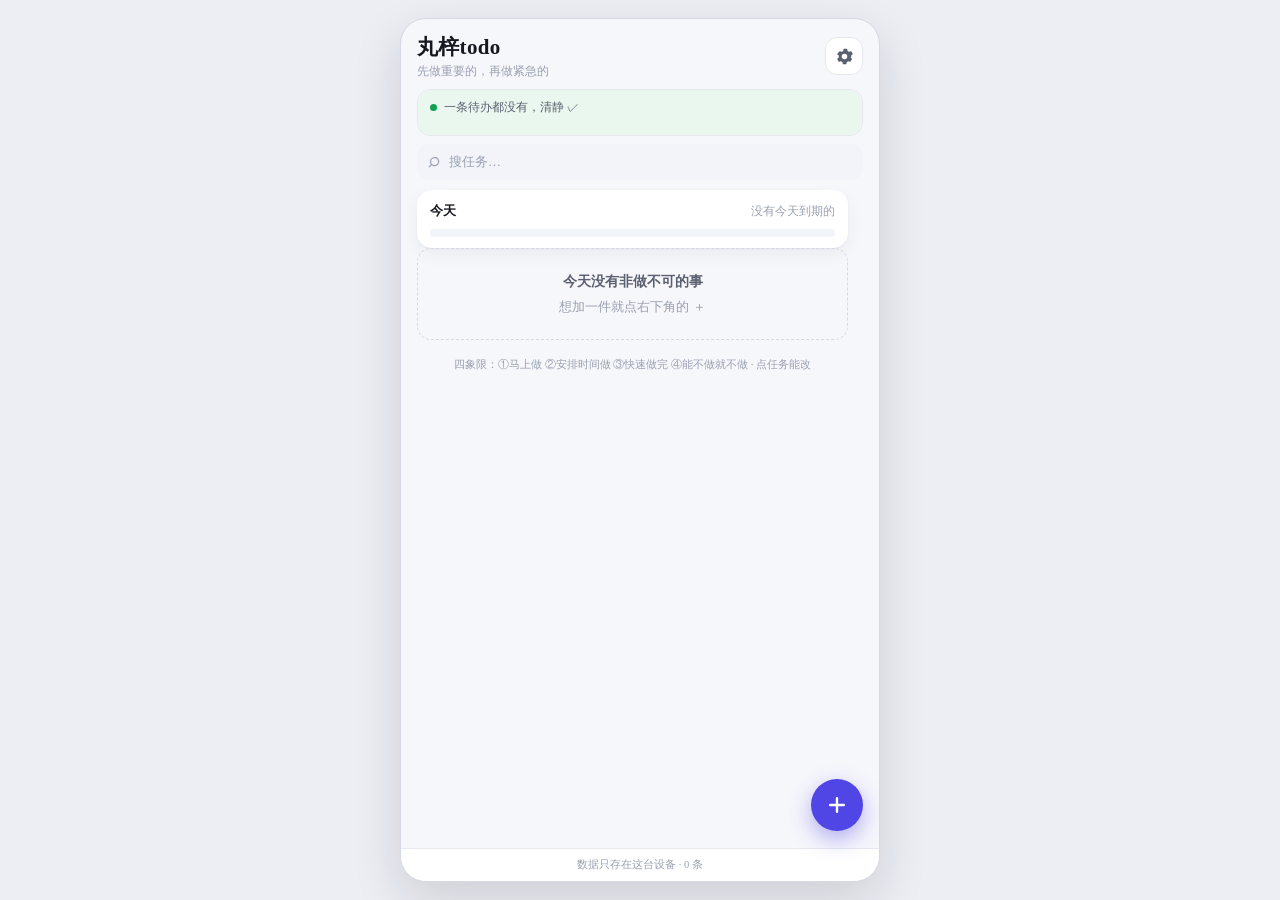
==== commit 7ccda4fb: "今天这一屏：进度条、勾选庆祝、自己写的鼓励话、收工结算" ====
--- a/index.html
+++ b/index.html
@@ -346,6 +346,133 @@
   text-align: center;
 }
 
+/* ============================== 今天这一屏 ============================== */
+/* 第一屏回答"我现在要碰什么"。上面一条进度，下面按"欠着的 / 今天 / 明天 /
+   这周 / 没定时间"分组 —— 比四象限更像一张待办便条。 */
+
+.tbar {
+  padding: 12px 13px 11px;
+  border-radius: 15px;
+  background: var(--card);
+  box-shadow: var(--shadow);
+}
+
+.tbar-top {
+  display: flex;
+  align-items: baseline;
+  justify-content: space-between;
+  gap: 8px;
+}
+
+.tbar-l {
+  font-size: 13px;
+  font-weight: 700;
+  color: var(--ink);
+}
+
+.tbar-n {
+  font-size: 11.5px;
+  font-variant-numeric: tabular-nums;
+  color: var(--ink-3);
+}
+
+.tbar-track {
+  margin-top: 9px;
+  height: 8px;
+  border-radius: 999px;
+  background: var(--card-2);
+  overflow: hidden;
+}
+
+.tbar-fill {
+  display: block;
+  width: 0;
+  height: 100%;
+  border-radius: 999px;
+  background: linear-gradient(90deg, var(--accent), color-mix(in srgb, var(--accent) 55%, var(--q4)));
+  /* 宽度变化走 transition —— 勾掉一件事时看着那条进度涨上去，比瞬间跳有意思 */
+  transition: width .45s cubic-bezier(.22, .68, .32, 1);
+}
+
+.tbar-quote {
+  margin: 8px 0 0;
+  font-size: 11.5px;
+  line-height: 1.5;
+  color: var(--ink-2);
+}
+.tbar-quote:empty { display: none; }
+
+/* 今天清空了才出现的结算条 */
+.settle {
+  display: flex;
+  flex-direction: column;
+  gap: 3px;
+  margin-top: 10px;
+  padding: 12px 13px;
+  border-radius: 15px;
+  background: color-mix(in srgb, var(--good) 12%, var(--card));
+  border: 1px solid color-mix(in srgb, var(--good) 32%, transparent);
+}
+.settle-t { font-size: 12.5px; font-weight: 700; color: color-mix(in srgb, var(--good) 82%, var(--ink)); }
+.settle-s { font-size: 11.5px; line-height: 1.5; color: color-mix(in srgb, var(--good) 55%, var(--ink)); }
+
+/* 分组标题：比四象限的标题轻，像便条上的小标 */
+.tgroup { margin-top: 16px; }
+.tgroup-h {
+  display: flex;
+  align-items: baseline;
+  gap: 7px;
+  margin: 0 2px 7px;
+}
+.tgroup-t { font-size: 12px; font-weight: 700; color: var(--ink-2); }
+.tgroup-tip { font-size: 10.5px; color: var(--ink-3); }
+.tgroup-n {
+  margin-left: auto;
+  font-size: 10.5px;
+  font-variant-numeric: tabular-nums;
+  color: var(--ink-3);
+}
+
+/* 勾掉时飘上来的那句话 */
+.cheer {
+  position: fixed;
+  left: 50%;
+  bottom: calc(88px + env(safe-area-inset-bottom));
+  z-index: 60;
+  max-width: min(320px, 84vw);
+  padding: 9px 15px;
+  border-radius: 999px;
+  background: var(--ink);
+  color: var(--card);
+  font-size: 13px;
+  font-weight: 600;
+  text-align: center;
+  pointer-events: none;
+  opacity: 0;
+  transform: translate(-50%, 6px) scale(.98);
+}
+.cheer.is-pop {
+  animation: cheer-pop 1.5s cubic-bezier(.22, .68, .32, 1) forwards;
+}
+@keyframes cheer-pop {
+  0%   { opacity: 0; transform: translate(-50%, 10px) scale(.96); }
+  14%  { opacity: 1; transform: translate(-50%, 0) scale(1); }
+  72%  { opacity: 1; transform: translate(-50%, 0) scale(1); }
+  100% { opacity: 0; transform: translate(-50%, -10px) scale(1); }
+}
+/* 勾掉那一刻，勾勾自己弹一下 —— "爽感"大半来自这一下 */
+.tk-check.is-pop { animation: check-pop .42s cubic-bezier(.22, .68, .32, 1); }
+@keyframes check-pop {
+  0%   { transform: scale(1); }
+  38%  { transform: scale(1.28); }
+  100% { transform: scale(1); }
+}
+@media (prefers-reduced-motion: reduce) {
+  .cheer.is-pop, .tk-check.is-pop { animation: none; }
+  .cheer.is-pop { opacity: 1; transform: translate(-50%, 0); }
+  .tbar-fill { transition: none; }
+}
+
 /* ============================ 最近要交的 ============================ */
 
 .soon {
@@ -569,6 +696,25 @@
   font-weight: 700;
   color: var(--good);
 }
+/* 打卡行上那个「⋯」：给一条能改/能删的路（原来点哪都只是打卡） */
+.habit-more {
+  flex: 0 0 auto;
+  width: 30px; height: 30px;
+  margin-left: 1px;
+  display: grid;
+  place-items: center;
+  border: 0;
+  border-radius: 9px;
+  background: transparent;
+  color: var(--ink-3);
+  font-size: 16px;
+  font-weight: 700;
+  line-height: 1;
+  letter-spacing: 1px;
+  cursor: pointer;
+}
+.habit-more:hover,
+.habit-more:active { background: var(--card-2); color: var(--ink); }
 
 /* 小热力图 */
 .heat {
@@ -752,6 +898,18 @@
   color: var(--q1);
 }
 
+/* 设置里的开关行（勾掉时弹鼓励） */
+.sw-row {
+  display: flex;
+  align-items: center;
+  gap: 8px;
+  margin-top: 10px;
+  font-size: 12.5px;
+  color: var(--ink-2);
+  cursor: pointer;
+}
+.sw-row input { width: 17px; height: 17px; accent-color: var(--accent); margin: 0; }
+
 .in {
   width: 100%;
   padding: 10px 11px;
@@ -966,6 +1124,22 @@
 
   <main class="pane" id="pane">
     <div id="paneInner">
+
+      <section class="sec" id="secToday">
+        <div class="tbar" id="todayBar">
+          <div class="tbar-top">
+            <span class="tbar-l" id="todayBarL">今天</span>
+            <span class="tbar-n" id="todayBarN"></span>
+          </div>
+          <div class="tbar-track"><i class="tbar-fill" id="todayBarFill"></i></div>
+          <p class="tbar-quote" id="todayQuote"></p>
+        </div>
+        <div id="today"></div>
+        <div class="settle" id="settle" hidden>
+          <span class="settle-t">今天的都清完了</span>
+          <span class="settle-s" id="settleS"></span>
+        </div>
+      </section>
 
       <section class="sec" id="secSoon" hidden>
         <h2 class="sec-h">
@@ -1137,6 +1311,16 @@
     <div class="fld">
       <span class="fld-l">四象限图例</span>
       <div class="legend" id="legend"></div>
+    </div>
+
+    <div class="fld">
+      <span class="fld-l">鼓励的话</span>
+      <p class="fld-note">勾掉一件事时弹一句。写你自己的，一行一句；留空就用自带的那些。</p>
+      <textarea class="in in-area" id="cheerIn" rows="3" placeholder="例如：&#10;又干完一件，稳&#10;别急，一件一件来"></textarea>
+      <label class="sw-row">
+        <input type="checkbox" id="celebrateIn">
+        <span>勾掉时弹一句鼓励</span>
+      </label>
     </div>
 
     <div class="fld">
@@ -1261,28 +1445,70 @@
     { key: 'night', name: '暗夜', note: '深色，晚上看不刺眼' }
   ];
 
-  /* 分区视图：按四象限分开。清单视图：全部按分数排成一条。 */
+  /* 分区视图：按四象限分开。清单视图：全部按分数排成一条。
+     今天视图（focus，默认）：只有"今天要碰的"，四象限退到后台只用来排序 ——
+     这也是用户反馈"四象限太像分析工具、不像待办"之后加的第一屏。 */
   var VIEWS = [
+    { key: 'focus', name: '今天', note: '只有今天要碰的，像一张手写便条' },
     { key: 'quad', name: '分区', note: '按四象限分开，一眼看出该先碰哪件' },
     { key: 'list', name: '清单', note: '全部按急迫程度排成一条' }
   ];
+
+  /* ---------------------------------------------------------------- 鼓励 */
+  /* 勾掉一件事、或者把今天清空的时候弹出来的一句话。
+     池子分开是为了"别在清空时还夸单件事"，两个时刻的心情不一样。
+     用户可以在设置里写自己的话（写了自己的就只用自己写的）。 */
+  var CHEERS_TASK = [
+    '干得好，又少一件',
+    '搞定一件 ✓',
+    '这一下很干脆',
+    '推进了一格',
+    '记下了，继续',
+    '漂亮，下一件',
+    '这件不再压着你了',
+    '做完了就是做完了'
+  ];
+
+  var CHEERS_DAY = [
+    '今天清空了，收工 ✓',
+    '一件不剩，去玩吧',
+    '今天的你已经够好了',
+    '全清零，给自己鼓个掌',
+    '今天的单子划完了 ✓',
+    '没有欠账的一天'
+  ];
+
+  var CHEERS_STREAK = [
+    '连着 {n} 天没断 ✓',
+    '第 {n} 天了，稳住',
+    '{n} 天连续，这已经不是运气'
+  ];
+
+  /* 值得单独说一句的次数 */
+  var MILESTONES = [10, 25, 50, 100, 200, 365, 500, 1000];
+
+  /* 首页"最近要交的"区块：剩余天数 <= 这个值就顶上首页。 */
+  var SOON_DAYS = 7;
+
+  var DEFAULT_SETTINGS = {
+    theme: 'clean',
+    view: 'focus',
+    sort: 'auto',
+    soonDays: SOON_DAYS,
+    urgentDays: URGENT_DAYS,
+    /* 用户自己写的鼓励话（换行分隔）。空 = 用上面那些自带的。 */
+    cheers: '',
+    /* 勾掉时要不要弹那句庆祝（有人觉得烦） */
+    celebrate: true
+  };
+
+  var DEFAULTS = DEFAULT_SETTINGS;
 
   var SORTS = [
     { key: 'auto', name: '自动算分', note: '按 DDL 倒计时算急迫度，重要的稍加分' },
     { key: 'ddl', name: '只看 DDL', note: '严格按截止时间先后，不看重要性' },
     { key: 'created', name: '按添加时间', note: '新加的排在上面' }
   ];
-
-  /* 首页"最近要交的"区块：剩余天数 <= 这个值就顶上首页。 */
-  var SOON_DAYS = 7;
-
-  var DEFAULTS = {
-    theme: 'clean',
-    view: 'quad',
-    sort: 'auto',
-    soonDays: SOON_DAYS,
-    urgentDays: URGENT_DAYS
-  };
 
   /* 空文档。每次读写都过一遍 normalize，坏数据不会把页面搞崩。 */
   var EMPTY = {
@@ -1302,6 +1528,10 @@
     SORTS: SORTS,
     URGENT_DAYS: URGENT_DAYS,
     SOON_DAYS: SOON_DAYS,
+    CHEERS_TASK: CHEERS_TASK,
+    CHEERS_DAY: CHEERS_DAY,
+    CHEERS_STREAK: CHEERS_STREAK,
+    MILESTONES: MILESTONES,
     DEFAULTS: DEFAULTS,
     EMPTY: EMPTY
   };
@@ -1627,6 +1857,179 @@
   }
 
   /* ==================================================================
+     鼓励的话 & 今天这一屏（用户要的"激励感"）
+     ================================================================== */
+
+  /**
+   * 可以用哪些鼓励话。
+   * 用户在设置里写了（按行分隔）就【只用】他写的 —— 自己写的话被随机换成
+   * 系统自带的那句，比没有还烦人。没写就用 D 里自带的两池子。
+   */
+  function cheerPool(settings, kind) {
+    var raw = settings && typeof settings.cheers === 'string' ? settings.cheers : '';
+    var mine = [];
+    var lines = raw.split('\n');
+    for (var i = 0; i < lines.length; i++) {
+      var t = lines[i].replace(/\s+/g, ' ').trim();
+      if (t) mine.push(t.length > 40 ? t.slice(0, 40) : t);
+    }
+    if (mine.length) return mine;
+    if (kind === 'day') return D.CHEERS_DAY.slice();
+    if (kind === 'streak') return D.CHEERS_STREAK.slice();
+    return D.CHEERS_TASK.slice();
+  }
+
+  /**
+   * 挑一句鼓励。kind: 'task' | 'day' | 'streak'
+   * seed 传进来的话就是确定性的（测试里用，也保证同一件事不会因为重渲染换台词）；
+   * 不传就随机。
+   * {n} 会被替换成 n（连续天数用）。
+   */
+  function cheerFor(settings, kind, seed, n) {
+    var pool = cheerPool(settings, kind);
+    if (!pool.length) return '';
+    var idx;
+    if (typeof seed === 'number' && isFinite(seed)) {
+      idx = Math.abs(Math.round(seed)) % pool.length;
+    } else {
+      idx = Math.floor(Math.random() * pool.length) % pool.length;
+    }
+    var s = pool[idx];
+    return s.replace(/\{n\}/g, n === undefined || n === null ? '' : String(n));
+  }
+
+  /** 做到了 n 次时有没有值得单说一句的（里程碑），没有返回 '' */
+  function milestoneText(n) {
+    for (var i = 0; i < D.MILESTONES.length; i++) {
+      if (D.MILESTONES[i] === n) return '第 ' + n + ' 次打卡';
+    }
+    return '';
+  }
+
+  /**
+   * 今天这一屏要显示哪些任务。
+   * 和"四象限"的区别：四象限是给分析用的，这里只回答"我现在要碰什么"。
+   * 返回 [{ key, title, hint, items }]，空组会被丢掉。
+   */
+  function focusGroups(doc, now) {
+    var ref = startOfDay(now || new Date());
+    var open = openTasks(doc);
+    var over = [], today = [], tomorrow = [], later = [], someday = [];
+    var i;
+    for (i = 0; i < open.length; i++) {
+      var it = open[i];
+      if (isRepeat(it)) continue;              /* 日常在打卡区，不在这 */
+      var left = daysLeftOf(it, ref);
+      if (it.deadline && left !== null) {
+        if (left < 0) over.push(it);
+        else if (left === 0) today.push(it);
+        else if (left === 1) tomorrow.push(it);
+        else if (left <= 7) later.push(it);
+        else someday.push(it);
+      } else {
+        someday.push(it);
+      }
+    }
+    /* 组内按同一套算分排，保证顺序稳定、和别处一致 */
+    [over, today, tomorrow, later, someday].forEach(function (arr) {
+      arr.sort(comparator(doc.settings, ref));
+    });
+
+    var groups = [
+      { key: 'over', title: '已经欠着的', hint: '先处理这些', items: over },
+      { key: 'today', title: '今天截止', hint: '', items: today },
+      { key: 'tomorrow', title: '明天截止', hint: '今天能先做就做掉', items: tomorrow },
+      { key: 'later', title: '这周内', hint: '', items: later },
+      { key: 'someday', title: '没定时间的', hint: '有空再碰', items: someday }
+    ];
+    var out = [];
+    for (i = 0; i < groups.length; i++) if (groups[i].items.length) out.push(groups[i]);
+    return out;
+  }
+
+  /**
+   * 今天该碰的一共几件、还剩几件（进度条用）。
+   * 只算"有期限且到期日 <= 今天"的和今天标记要做的 —— 不算明天以后的，
+   * 否则进度条永远从 20% 开始，看着就泄气。
+   */
+  function todayProgress(doc, now) {
+    var ref = startOfDay(now || new Date());
+    var items = doc && doc.items ? doc.items : [];
+    var due = 0, left = 0, done = 0;
+    for (var i = 0; i < items.length; i++) {
+      var it = items[i];
+      if (isRepeat(it)) continue;
+      var leftDays = daysLeftOf(it, ref);
+      if (!it.deadline || leftDays === null || leftDays > 0) continue;
+      due++;
+      if (it.done) done++; else left++;
+    }
+    return { due: due, done: done, left: left };
+  }
+
+  /**
+   * 今天过完了吗、值不值得说一句。
+   * 返回 { n, text } —— n 是今天完成/打卡的总件数，text 是那句话（没有就 ''）。
+   */
+  function daySummary(doc, now) {
+    var ref = startOfDay(now || new Date());
+    var items = doc && doc.items ? doc.items : [];
+    var stamp = ymd(ref);
+    var doneToday = 0, checkedToday = 0, dueToday = 0, overdueLeft = 0;
+    var i;
+    for (i = 0; i < items.length; i++) {
+      var it = items[i];
+      if (isRepeat(it)) {
+        if (doneOn(it, ref)) checkedToday++;
+        continue;
+      }
+      if (it.done) {
+        /* doneAt 是时间戳；同一天算今天完成的 */
+        if (it.doneAt && ymd(new Date(it.doneAt)) === stamp) doneToday++;
+        continue;
+      }
+      var leftDays = daysLeftOf(it, ref);
+      if (it.deadline && leftDays !== null) {
+        if (leftDays < 0) overdueLeft++;
+        else if (leftDays === 0) dueToday++;
+      }
+    }
+    var n = doneToday + checkedToday;
+    var text = '';
+    if (overdueLeft === 0 && dueToday === 0 && n > 0) {
+      text = cheerFor(doc && doc.settings, 'day', n);
+    }
+    return { n: n, doneToday: doneToday, checkedToday: checkedToday, dueToday: dueToday, overdueLeft: overdueLeft, text: text };
+  }
+
+  /**
+   * 连着多少天有"完成记录"（完成任务或打卡）。今天还没做就从昨天算，
+   * 不然早上一睁眼就显示 0，像被清零了。
+   */
+  function doneStreak(doc, now) {
+    var ref = startOfDay(now || new Date());
+    var items = doc && doc.items ? doc.items : [];
+    function activeOn(day) {
+      var stamp = ymd(day);
+      for (var i = 0; i < items.length; i++) {
+        var it = items[i];
+        if (it.log && it.log.indexOf(stamp) >= 0) return true;
+        if (it.doneAt && ymd(new Date(it.doneAt)) === stamp) return true;
+      }
+      return false;
+    }
+    var start = activeOn(ref) ? ref : addDays(ref, -1);
+    var n = 0;
+    var cursor = start;
+    for (var k = 0; k < 3650; k++) {
+      if (!activeOn(cursor)) break;
+      n++;
+      cursor = addDays(cursor, -1);
+    }
+    return n;
+  }
+
+  /* ==================================================================
      规范化（坏数据不许把页面搞崩）
      ================================================================== */
 
@@ -1699,7 +2102,9 @@
       view: D.DEFAULTS.view,
       sort: D.DEFAULTS.sort,
       soonDays: D.DEFAULTS.soonDays,
-      urgentDays: D.DEFAULTS.urgentDays
+      urgentDays: D.DEFAULTS.urgentDays,
+      cheers: D.DEFAULTS.cheers,
+      celebrate: D.DEFAULTS.celebrate
     };
     if (!raw || typeof raw !== 'object') return out;
     if (THEME_KEYS.indexOf(raw.theme) >= 0) out.theme = raw.theme;
@@ -1709,6 +2114,18 @@
     if (sd >= 1 && sd <= 60) out.soonDays = sd;
     var ud = Math.round(Number(raw.urgentDays));
     if (ud >= 0 && ud <= 30) out.urgentDays = ud;
+    /* 自己写的鼓励话：只留非空行，每行截 40 字，最多 20 行 */
+    if (typeof raw.cheers === 'string') {
+      var keep = [];
+      var lines = raw.cheers.split('\n');
+      for (var i = 0; i < lines.length && keep.length < 20; i++) {
+        var t = lines[i].replace(/\s+/g, ' ').trim();
+        if (t) keep.push(t.length > 40 ? t.slice(0, 40) : t);
+      }
+      out.cheers = keep.join('\n');
+    }
+    /* 只认真正的布尔值：'false' 这种字符串不能被当成 true */
+    if (typeof raw.celebrate === 'boolean') out.celebrate = raw.celebrate;
     return out;
   }
 
@@ -2065,6 +2482,11 @@
     openTasks: openTasks, doneTasks: doneTasks, habits: habits,
     overdueTasks: overdueTasks, soonTasks: soonTasks, search: search, stats: stats,
 
+    /* 鼓励 & 今天这一屏 */
+    cheerPool: cheerPool, cheerFor: cheerFor, milestoneText: milestoneText,
+    focusGroups: focusGroups, todayProgress: todayProgress,
+    daySummary: daySummary, doneStreak: doneStreak,
+
     /* 文案 */
     fmtMd: fmtMd, whenText: whenText, deadlineText: deadlineText,
     countdownText: countdownText, quadrantName: quadrantName
@@ -2113,6 +2535,7 @@
   [
     'storageWarn', 'storageWarnText', 'hdSub', 'btnSheet', 'tick', 'tickDot', 'tickText', 'tickBars',
     'searchIn', 'searchX', 'pane', 'paneInner', 'hint', 'ftCount',
+    'secToday', 'todayBar', 'todayBarL', 'todayBarN', 'todayBarFill', 'todayQuote', 'today', 'settle', 'settleS',
     'secSoon', 'soon', 'soonN', 'secHabit', 'habits', 'habitN', 'heatWrap', 'heat',
     'secQuad', 'quads', 'secSearchResult', 'searchHits',
     'secDone', 'doneHead', 'doneN', 'doneTri', 'doneList',
@@ -2122,7 +2545,7 @@
     'edEveryN', 'repNote', 'edErr', 'edSave', 'edToggle', 'edDel',
     'setMask', 'set', 'setClose', 'themeChips', 'viewChips', 'sortChips', 'sortNote',
     'urgentChips', 'legend', 'bkExport', 'bkCopy', 'bkText', 'bkPick', 'bkMerge', 'bkReplace',
-    'bkFile', 'bkMsg', 'setDone'
+    'bkFile', 'bkMsg', 'cheerIn', 'celebrateIn', 'setDone'
   ].forEach(function (id) { el[id] = document.getElementById(id); });
 
   /**
@@ -2158,7 +2581,9 @@
       view: state.doc.settings.view,
       sort: state.doc.settings.sort,
       urgentDays: state.doc.settings.urgentDays,
-      soonDays: state.doc.settings.soonDays
+      soonDays: state.doc.settings.soonDays,
+      cheers: state.doc.settings.cheers,
+      celebrate: state.doc.settings.celebrate
     };
   }
 
@@ -2244,6 +2669,7 @@
     var now = nowDate();
     renderHeader();
     renderTick(now);
+    renderToday(now);
     renderSoon(now);
     renderHabits(now);
     renderQuads(now);
@@ -2251,6 +2677,11 @@
     renderDone(now);
     renderFooter();
     paintSheet();
+    /* 抽屉里的 chip、鼓励话文本框、庆祝开关都跟着设置走。
+       放在 render 的最后，是因为任何一次 commit 都会走到这里 —— 以前只在
+       setSetting 里单独调，结果【从别处】改设置时（比如恢复备份、测试里直接
+       setSetting）文本框就不跟着更新，抽屉里显示的还是上一份设置。 */
+    paintChips();
   }
 
   function renderHeader() {
@@ -2269,7 +2700,26 @@
     var text = '';
     var cls = '';
 
-    if (overdue.length) {
+    /* 顶部那个小格条。【不能】用"完成率"来标格子：没填 DDL 的任务永远算不完，
+       格子会一直停在个位数，看着就像自己没干活。所以改成"清了多少件"——
+       清掉一件亮一格，很快就能看到回报。上限按全部任务数来（最多 20 格），
+       任务多的时候一格值好几件，数字仍然是准的。 */
+    var capTotal = st.open + st.done + st.habits;
+    var cap = capTotal > 0 ? Math.min(20, capTotal) : 0;
+    var onCells = cap ? Math.max(1, Math.round(cap * (st.done + st.checkedToday) / capTotal)) : 0;
+    var html = '';
+    for (var i = 0; i < cap; i++) html += '<i class="' + (i < onCells ? 'on' : '') + '"></i>';
+    el.tickBars.innerHTML = html;
+
+    /* 顺序有讲究：什么都没欠着的时候，先给"今天做了多少"的反馈；
+       只要还有逾期/今天到期的，就先说这件事 —— 报喜不能把欠账盖掉。 */
+    var sum = C.daySummary(state.doc, now);
+    var dayTop = C.todayProgress(state.doc, now);
+    var debt = overdue.length + dayTop.left;
+    if (debt === 0 && sum.n > 0) {
+      text = '今天该做的都清了，一共 ' + sum.n + ' 件 ✓';
+      cls = 'is-good';
+    } else if (overdue.length) {
       var worst = overdue[0];
       text = '<b>' + esc(worst.title) + '</b> 已经逾期 ' + (-C.daysLeftOf(worst, now)) + ' 天' +
         (overdue.length > 1 ? '（还有 ' + (overdue.length - 1) + ' 件逾期的）' : '');
@@ -2294,14 +2744,111 @@
 
     el.tick.className = 'tick' + (cls ? ' ' + cls : '');
     el.tickText.innerHTML = text;
-
-    /* 进度条：每一格是一件没做完的事，做完的格子亮起来 */
-    var total = st.open + st.done + st.habits;
-    var cells = Math.min(20, Math.max(0, total));
-    var onCells = total ? Math.round(cells * ((st.done + st.checkedToday) / total)) : 0;
+  }
+
+  /* ------------------------------------------------------ 今天这一屏 */
+
+  /**
+   * 第一屏：进度 + "今天要碰的"分组 + 清空后的结算条。
+   * 只有 view === 'focus' 时才占地方 —— 另外两个视图（分区/清单）是"看全局"
+   * 用的，不需要这条进度。
+   */
+  function renderToday(now) {
+    if (state.doc.settings.view !== 'focus') {
+      el.secToday.hidden = true;
+      el.today.innerHTML = '';
+      return;
+    }
+    el.secToday.hidden = false;
+
+    var pr = C.todayProgress(state.doc, now);
+    var total = pr.due;
+    var pct = total ? Math.round((pr.done / total) * 100) : 0;
+
+    el.todayBarL.textContent = '今天';
+    if (!total) {
+      el.todayBarN.textContent = '没有今天到期的';
+    } else if (pr.left === 0) {
+      el.todayBarN.textContent = total + ' / ' + total + ' ✓';
+    } else {
+      el.todayBarN.textContent = pr.done + ' / ' + total + '，还剩 ' + pr.left + ' 件';
+    }
+    el.todayBarFill.style.width = pct + '%';
+
+    /* 进度条下面那句：先把今天清空的话说出来，不然给一句鼓励 */
+    var sum = C.daySummary(state.doc, now);
+    var streak = C.doneStreak(state.doc, now);
+    var quote = '';
+    if (total && pr.left === 0) {
+      quote = '今天的到期任务全清了 ✓';
+    } else if (pr.left > 0) {
+      quote = '还有 ' + pr.left + ' 件今天要碰';
+    } else if (streak >= 2) {
+      quote = C.cheerFor(state.doc.settings, 'streak', streak, streak);
+    }
+    el.todayQuote.textContent = quote;
+
+    /* 结算条：今天该做的都清了、而且今天确实做了点什么，才亮 */
+    var settled = total > 0 && pr.left === 0 && sum.n > 0;
+    el.settle.hidden = !settled;
+    if (settled) {
+      el.settleS.textContent = '今天完成了 ' + sum.n + ' 件' +
+        (streak >= 2 ? ' · 连着 ' + streak + ' 天没断' : '') +
+        (sum.text ? '。' + sum.text : '');
+    }
+
+    var groups = C.focusGroups(state.doc, now);
+    if (!groups.length) {
+      el.today.innerHTML = '<div class="empty"><b>今天没有非做不可的事</b>想加一件就点右下角的 ＋</div>';
+      return;
+    }
     var html = '';
-    for (var i = 0; i < cells; i++) html += '<i class="' + (i < onCells ? 'on' : '') + '"></i>';
-    el.tickBars.innerHTML = html;
+    for (var i = 0; i < groups.length; i++) {
+      var g = groups[i];
+      html += '<div class="tgroup">' +
+        '<h3 class="tgroup-h">' +
+        '<span class="tgroup-t">' + esc(g.title) + '</span>' +
+        (g.hint ? '<span class="tgroup-tip">' + esc(g.hint) + '</span>' : '') +
+        '<span class="tgroup-n">' + g.items.length + '</span>' +
+        '</h3>';
+      for (var j = 0; j < g.items.length; j++) html += taskHtml(g.items[j], now);
+      html += '</div>';
+    }
+    el.today.innerHTML = html;
+  }
+
+  /**
+   * 勾掉一件事时的"爽感"：勾勾弹一下 + 飘上来一句鼓励。
+   * 不管当前在哪个视图都弹（分区/清单里勾掉也是同一件事）。
+   */
+  function celebrateCheck(id) {
+    if (!state.doc.settings.celebrate) return;
+    var btn = el.pane.querySelector('[data-check="' + id + '"]');
+    if (btn) {
+      btn.classList.remove('is-pop');
+      /* 强制重排一次，否则连续勾两件时第二次不会重新播动画 */
+      void btn.offsetWidth;
+      btn.classList.add('is-pop');
+    }
+    cheerPop(C.cheerFor(state.doc.settings, 'task', id, 0));
+  }
+
+  function cheerPop(text) {
+    if (!text) return;
+    /* 一次只留一条：连勾两件时，旧那句还挂在页面上会让"飘一句"变成"叠两句" */
+    var old = document.querySelectorAll('.cheer');
+    for (var k = 0; k < old.length; k++) {
+      if (old[k].parentNode) old[k].parentNode.removeChild(old[k]);
+    }
+    var node = document.createElement('div');
+    node.className = 'cheer';
+    node.textContent = text;
+    document.body.appendChild(node);
+    void node.offsetWidth;
+    node.classList.add('is-pop');
+    window.setTimeout(function () {
+      if (node.parentNode) node.parentNode.removeChild(node);
+    }, 1600);
   }
 
   /* ------------------------------------------------------ 最近要交的 */
@@ -2364,6 +2911,8 @@
         (streak >= 2 ? '<span>连着 ' + streak + ' 次了</span>' : '') +
         '</div></div>' +
         '<div class="habit-streak"><b>' + streak + '</b>连续</div>' +
+        /* 打卡行原来点哪儿都是打卡，改不了也删不掉 —— 给一个明确的入口 */
+        '<button class="habit-more" type="button" data-habit-edit="' + h.id + '" aria-label="改这条日常" title="改这条日常">⋯</button>' +
         '</div>';
     }
     el.habits.innerHTML = html;
@@ -2393,6 +2942,13 @@
   /* --------------------------------------------------------- 四象限 */
 
   function renderQuads(now) {
+    /* 今天视图下四象限不在这屏上：那一屏只回答"现在碰什么"，
+       把 4 个象限一起堆上来又会变回分析工具。 */
+    if (state.doc.settings.view === 'focus') {
+      el.secQuad.hidden = true;
+      el.quads.innerHTML = '';
+      return;
+    }
     if (state.doc.settings.view === 'list') { renderFlat(now); return; }
     var groups = C.byQuadrant(state.doc, now);
     var html = '';
@@ -2570,12 +3126,23 @@
     if (!out) return false;
     state.doc = out;
     save();
+    /* 任何改动都过一遍 applyTheme：设置里的主题、以及备份恢复带进来的主题，
+       都可能在这一步变掉。放在这儿就不用每个调用点自己记得调。 */
+    applyTheme();
     render();
     return true;
   }
 
   function toggleItem(id) {
-    commit(function () { return (C.toggle(state.doc, id, nowDate()) || {}).doc || null; });
+    var checked = false;
+    var changed = commit(function () {
+      var out = C.toggle(state.doc, id, nowDate());
+      if (!out) return null;
+      checked = !!out.checked;
+      return out.doc;
+    });
+    /* 只有"勾上了"才道喜：取消勾选、或者点已完成的再取消，都不该夸 */
+    if (changed && checked) celebrateCheck(id);
   }
 
   /* ================================================================ 弹层 */
@@ -2778,6 +3345,27 @@
     el.legend.innerHTML = D.QUADRANTS.map(function (q) {
       return '<div class="lg ' + q.key + '"><i></i><span>' + q.no + ' ' + esc(q.title) + '</span><span class="lg-help">' + esc(q.advice) + '</span></div>';
     }).join('');
+    /* 自己写的鼓励话 + 庆祝开关。注意：这里【不要】在用户正在输入时覆盖 textarea
+       —— 光标会跳到最后。只在还没聚焦的时候同步。 */
+    if (document.activeElement !== el.cheerIn) el.cheerIn.value = s.cheers || '';
+    el.celebrateIn.checked = s.celebrate !== false;
+  }
+
+  /**
+   * 改设置。走 normalizeSettings 过一遍，所以坏值（比如 cheers 传了数字）
+   * 会退回默认，而不是塞进 doc 里等着别处炸。
+   */
+  function setSetting(patch) {
+    var merged = {};
+    var s = state.doc.settings;
+    for (var k in s) if (Object.prototype.hasOwnProperty.call(s, k)) merged[k] = s[k];
+    for (var k2 in patch) if (Object.prototype.hasOwnProperty.call(patch, k2)) merged[k2] = patch[k2];
+    commit(function () { return withSettings(state.doc, merged); });
+  }
+
+  /** 原文档 + 新设置（过一遍 normalize）→ 新文档 */
+  function withSettings(doc, rawSettings) {
+    return C.normalize({ version: 1, seq: doc.seq, items: doc.items, settings: rawSettings });
   }
 
   function applyTheme() {
@@ -2791,15 +3379,6 @@
     if (key === 'paper') return '#fbf6ee';
     if (key === 'night') return '#101218';
     return '#f6f7fb';
-  }
-
-  function setSetting(patch) {
-    var s = state.doc.settings;
-    for (var k in patch) if (Object.prototype.hasOwnProperty.call(patch, k)) s[k] = patch[k];
-    save();
-    applyTheme();
-    paintChips();
-    render();
   }
 
   /* ================================================================ 备份 */
@@ -2976,6 +3555,13 @@
       if (node) {
         ev.stopPropagation();
         toggleItem(+node.getAttribute('data-check'));
+        return;
+      }
+      /* 打卡行上的「⋯」要排在整行 data-habit 之前判，否则点它只会打卡 */
+      var more = t.closest ? t.closest('[data-habit-edit]') : null;
+      if (more) {
+        ev.stopPropagation();
+        openEdit(+more.getAttribute('data-habit-edit'));
         return;
       }
       var hit = t.closest ? t.closest('[data-habit]') : null;
@@ -3095,6 +3681,19 @@
       setSetting({ urgentDays: +c.getAttribute('data-urgent') });
     });
 
+    /* 自己写的鼓励话：在 change（离开输入框或回车）时存。
+       这里【不】走 setSetting —— 那会 render() 一整屏，虽然文字不丢但没必要；
+       鼓励话只影响下次弹什么，页面上没有它的位置。 */
+    el.cheerIn.addEventListener('change', function () {
+      var next = withSettings(state.doc, Object.assign({}, state.doc.settings, { cheers: el.cheerIn.value }));
+      state.doc = next;
+      save();
+      paintChips();
+    });
+    el.celebrateIn.addEventListener('change', function () {
+      setSetting({ celebrate: !!el.celebrateIn.checked });
+    });
+
     /* 备份 */
     el.bkExport.addEventListener('click', bkExport);
     el.bkCopy.addEventListener('click', bkCopy);
@@ -3138,9 +3737,8 @@
     probeStorage();
     load();
     applyTheme();
-    paintChips();
     paintWarn();
-    render();
+    render();          /* 里面会 paintChips */
     bind();
     lastKey = '';
     tick();
@@ -3191,6 +3789,8 @@
     openSheet: openSheet,
     closeSheet: closeSheet,
     setSetting: setSetting,
+    celebrateCheck: celebrateCheck,
+    cheerPop: cheerPop,
     makeBackup: makeBackup,
     parseBackup: parseBackup,
     bkRestore: bkRestore,
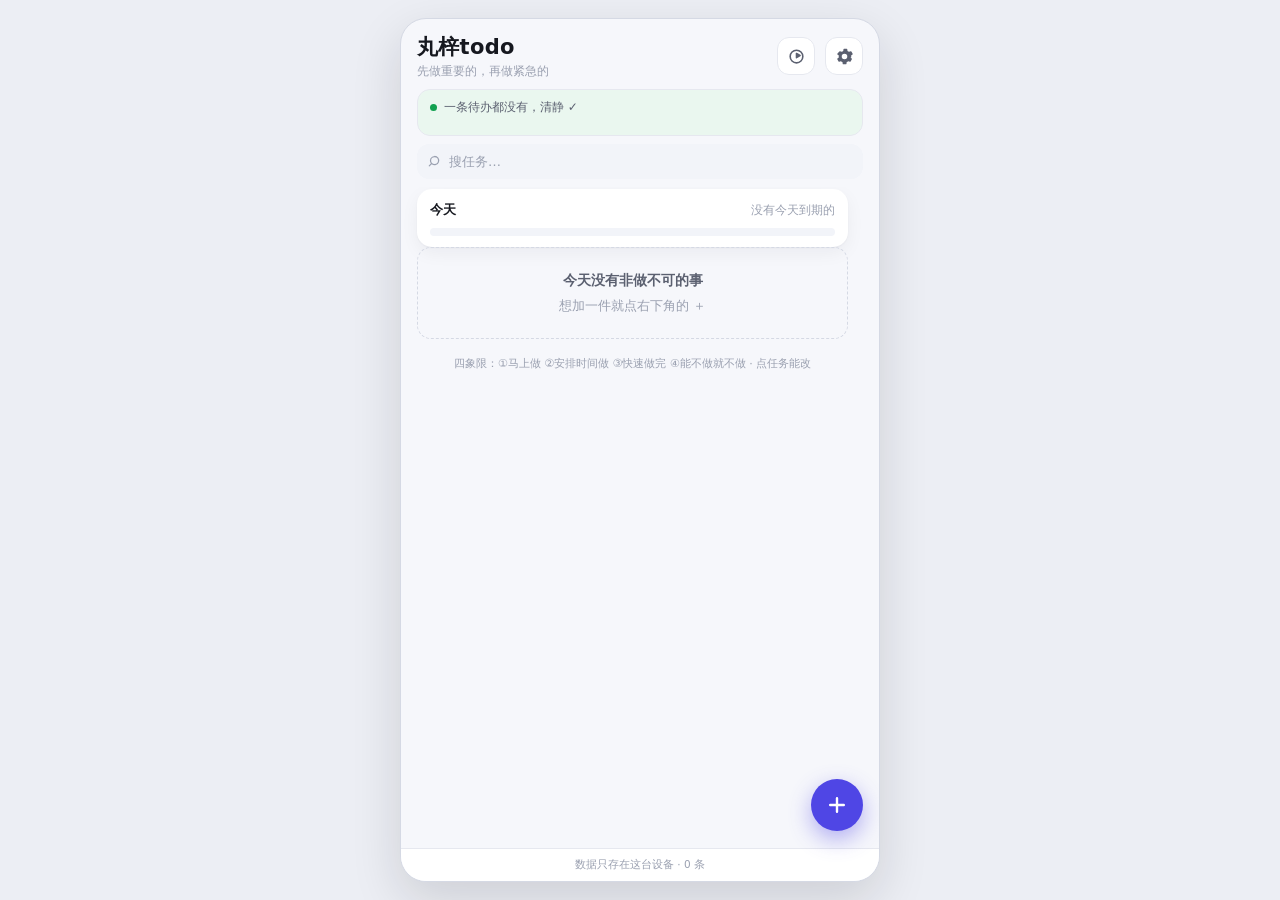
==== commit 62d734d6: "每件事花了多久：整屏专注计时 + 日常打卡累计" ====
--- a/index.html
+++ b/index.html
@@ -42,6 +42,16 @@
   height: 100%;
 }
 
+/* 字体栈放在变量里，方便以后换。
+   注意：`font-family` 不能写成 var(--某变量) 而那个变量又不存在 ——
+   那会让整条声明失效，浏览器退回默认字体（中文可能是宋体），看起来像"样式没生效"。
+   之前这里就是 var(--font-ui) 而 --font-ui 从来没定义过。 */
+:root {
+  --font-ui: -apple-system, BlinkMacSystemFont, "SF Pro SC", "PingFang SC",
+             "Hiragino Sans GB", "Microsoft YaHei", "Noto Sans SC", "Source Han Sans SC",
+             system-ui, "Segoe UI", Roboto, sans-serif;
+}
+
 body {
   background: var(--page-bg);
   color: var(--ink);
@@ -204,6 +214,17 @@
   cursor: pointer;
 }
 .icon-btn:active { transform: scale(.96); }
+/* 正在计时：图标按钮点起来（呼吸式），一眼能看出"还在走" */
+.icon-btn.is-timing {
+  background: var(--accent);
+  border-color: var(--accent);
+  color: #fff;
+  animation: btn-pulse 2.4s ease-in-out infinite;
+}
+@keyframes btn-pulse {
+  0%, 100% { box-shadow: 0 0 0 0 color-mix(in srgb, var(--accent) 55%, transparent); }
+  50%      { box-shadow: 0 0 0 7px color-mix(in srgb, var(--accent) 0%, transparent); }
+}
 
 /* ================================ 提示条 ================================ */
 
@@ -647,6 +668,27 @@
 }
 .tk-done-when { color: var(--good); }
 
+/* 任务行上的"这件事花过多久" */
+.tk-time {
+  display: inline-flex;
+  align-items: center;
+  gap: 3px;
+  padding: 1px 5px;
+  border-radius: 5px;
+  background: color-mix(in srgb, var(--accent) 10%, var(--card));
+  color: color-mix(in srgb, var(--accent) 82%, var(--ink));
+  font-variant-numeric: tabular-nums;
+}
+.tk-time.is-running {
+  background: var(--accent);
+  color: #fff;
+  animation: time-blink 2s ease-in-out infinite;
+}
+@keyframes time-blink {
+  0%, 100% { opacity: 1; }
+  50%      { opacity: .62; }
+}
+
 /* ============================== 日常打卡 ============================== */
 
 .habit {
@@ -749,6 +791,13 @@
 .heat-cell.due { background: color-mix(in srgb, var(--good) 16%, var(--card-2)); }
 .heat-cell.lv1 { background: color-mix(in srgb, var(--good) 52%, var(--card-2)); }
 .heat-cell.lv2 { background: var(--good); }
+/* 时长热力：在"打过卡"这个底子上，按当天累计分钟再压深一层。
+   用户要的是"热力图按分钟上色"，但完全按分钟重做会把"哪天打过卡"这个
+   信息弄丢 —— 所以是叠加，不是替换。 */
+.heat-cell.t1 { filter: brightness(.9); }
+.heat-cell.t2 { filter: brightness(.8) saturate(1.15); }
+.heat-cell.t3 { filter: brightness(.7) saturate(1.3); }
+.heat-cell.t4 { filter: brightness(.6) saturate(1.45); }
 .heat-cell.future { opacity: .4; }
 .heat-legend .heat-cell { width: 9px; aspect-ratio: auto; height: 9px; }
 
@@ -1081,6 +1130,194 @@
   padding: 0 1px;
 }
 
+/* ============================== 计时 / 专注 ============================== */
+/* 整屏盖住。开的时候别的什么都看不见，只有这一件事和一个大数字。 */
+
+.focus {
+  position: fixed;
+  inset: 0;
+  z-index: 70;
+  display: flex;
+  flex-direction: column;
+  padding: calc(14px + env(safe-area-inset-top)) 20px calc(22px + env(safe-area-inset-bottom));
+  background: var(--app-bg);
+}
+
+.focus-top {
+  display: flex;
+  align-items: center;
+  justify-content: space-between;
+  flex: 0 0 auto;
+}
+.focus-x { margin-left: -6px; }
+.focus-kicker {
+  font-size: 11.5px;
+  letter-spacing: .08em;
+  color: var(--ink-3);
+}
+
+.focus-main {
+  flex: 1 1 auto;
+  display: flex;
+  flex-direction: column;
+  align-items: center;
+  justify-content: center;
+  gap: 10px;
+  text-align: center;
+  min-height: 0;
+}
+.focus-task {
+  margin: 0;
+  max-width: 100%;
+  font-size: 17px;
+  font-weight: 700;
+  line-height: 1.45;
+  color: var(--ink);
+  word-break: break-word;
+}
+.focus-elapsed {
+  margin: 4px 0 0;
+  font-size: 62px;
+  font-weight: 300;
+  line-height: 1;
+  letter-spacing: .02em;
+  font-variant-numeric: tabular-nums;
+  color: var(--ink);
+}
+.focus-hint {
+  margin: 6px 0 0;
+  font-size: 11.5px;
+  line-height: 1.6;
+  color: var(--ink-3);
+}
+
+.focus-foot {
+  flex: 0 0 auto;
+  display: flex;
+  flex-direction: column;
+  gap: 12px;
+  align-items: center;
+}
+.focus-stop {
+  width: 100%;
+  padding: 15px;
+  font-size: 15px;
+  border-radius: 15px;
+}
+.focus-links {
+  display: flex;
+  gap: 8px;
+}
+.link-btn {
+  padding: 7px 12px;
+  border: 1px solid var(--line);
+  border-radius: 10px;
+  background: transparent;
+  color: var(--ink-2);
+  font: inherit;
+  font-size: 12.5px;
+  cursor: pointer;
+}
+.link-btn:active { background: var(--card-2); }
+
+/* 选哪一件：盖在专注屏上面 */
+.focus-pick {
+  position: absolute;
+  inset: 0;
+  display: flex;
+  flex-direction: column;
+  gap: 10px;
+  padding: calc(16px + env(safe-area-inset-top)) 18px calc(18px + env(safe-area-inset-bottom));
+  background: var(--app-bg);
+}
+.focus-pick-h {
+  margin: 0 0 4px;
+  font-size: 13px;
+  font-weight: 700;
+  color: var(--ink-2);
+}
+.focus-pick-list {
+  flex: 1 1 auto;
+  overflow-y: auto;
+  -webkit-overflow-scrolling: touch;
+  display: flex;
+  flex-direction: column;
+  gap: 7px;
+}
+.focus-pick-item {
+  display: block;
+  width: 100%;
+  padding: 13px 14px;
+  border: 1px solid var(--line);
+  border-left: 3px solid var(--accent);
+  border-radius: 12px;
+  background: var(--card);
+  font: inherit;
+  font-size: 13.5px;
+  color: var(--ink);
+  text-align: left;
+  cursor: pointer;
+}
+.focus-pick-item:active { background: var(--card-2); }
+.focus-pick-item .pi-when {
+  display: block;
+  margin-top: 3px;
+  font-size: 10.5px;
+  color: var(--ink-3);
+}
+.focus-pick-x { flex: 0 0 auto; width: 100%; }
+
+/* 计时记录：一条一段 */
+.sk-row {
+  display: flex;
+  align-items: center;
+  gap: 9px;
+  padding: 9px 10px;
+  margin-bottom: 6px;
+  border: 1px solid var(--line);
+  border-radius: 11px;
+  background: var(--card);
+}
+.sk-when { flex: 1 1 auto; min-width: 0; font-size: 11.5px; color: var(--ink-2); }
+.sk-when b { display: block; font-size: 10.5px; font-weight: 400; color: var(--ink-3); }
+.sk-len {
+  flex: 0 0 auto;
+  font-size: 12px;
+  font-variant-numeric: tabular-nums;
+  color: color-mix(in srgb, var(--accent) 82%, var(--ink));
+}
+.sk-edit, .sk-del {
+  flex: 0 0 auto;
+  width: 28px; height: 28px;
+  display: grid; place-items: center;
+  border: 1px solid var(--line);
+  border-radius: 8px;
+  background: transparent;
+  color: var(--ink-2);
+  font: inherit;
+  font-size: 13px;
+  cursor: pointer;
+}
+.sk-del { color: var(--q1); }
+.sk-empty {
+  padding: 22px 12px;
+  font-size: 12px;
+  line-height: 1.7;
+  color: var(--ink-3);
+  text-align: center;
+}
+
+/* 打断：打卡区里"累计"那行 */
+.habit-time {
+  font-size: 10px;
+  color: var(--ink-3);
+  font-variant-numeric: tabular-nums;
+}
+.habit-time b {
+  font-weight: 600;
+  color: color-mix(in srgb, var(--accent) 78%, var(--ink));
+}
+
 /* 很窄的屏（iPhone SE 一代之类）：把次要信息收掉，别挤成两行 */
 @media (max-width: 340px) {
   .hd h1 { font-size: 19px; }
@@ -1103,6 +1340,9 @@
       <h1>丸梓todo</h1>
       <p class="hd-sub" id="hdSub">先做重要的，再做紧急的</p>
     </div>
+    <button class="icon-btn" id="btnTimer" type="button" aria-label="计时">
+      <svg viewBox="0 0 24 24" width="19" height="19" aria-hidden="true"><path d="M12 3a9 9 0 1 1 0 18 9 9 0 0 1 0-18Zm0 2a7 7 0 1 0 0 14 7 7 0 0 0 0-14Zm-1 3.2a1 1 0 0 1 1.5-.87l4.4 2.6a1 1 0 0 1 0 1.73l-4.4 2.6A1 1 0 0 1 11 13.4V8.2Z" fill="currentColor"/></svg>
+    </button>
     <button class="icon-btn" id="btnSheet" type="button" aria-label="设置">
       <svg viewBox="0 0 24 24" width="19" height="19" aria-hidden="true"><path d="M12 15.5a3.5 3.5 0 1 1 0-7 3.5 3.5 0 0 1 0 7Zm8.4-2.3.1-1.2-.1-1.2 1.7-1.3a.8.8 0 0 0 .2-1l-1.6-2.8a.8.8 0 0 0-.9-.4l-2 .8a8.6 8.6 0 0 0-2-1.2l-.3-2.1a.8.8 0 0 0-.8-.7h-3.2a.8.8 0 0 0-.8.7l-.3 2.1c-.7.3-1.4.7-2 1.2l-2-.8a.8.8 0 0 0-.9.4L2.9 8.5a.8.8 0 0 0 .2 1l1.7 1.3-.1 1.2.1 1.2-1.7 1.3a.8.8 0 0 0-.2 1l1.6 2.8c.2.3.5.5.9.4l2-.8c.6.5 1.3.9 2 1.2l.3 2.1c0 .4.4.7.8.7h3.2c.4 0 .7-.3.8-.7l.3-2.1c.7-.3 1.4-.7 2-1.2l2 .8c.4.1.7 0 .9-.4l1.6-2.8a.8.8 0 0 0-.2-1l-1.7-1.3Z" fill="currentColor"/></svg>
     </button>
@@ -1342,6 +1582,52 @@
 
     <div class="btn-row btn-row-end">
       <button class="btn btn-primary" id="setDone" type="button">完成</button>
+    </div>
+  </div>
+</section>
+
+<!-- 计时：整屏专注。开的时候别人看不见，只有这一件事和一个大数字。 -->
+<div class="focus" id="focus" hidden aria-label="计时">
+  <div class="focus-top">
+    <button class="x-btn focus-x" id="focusClose" type="button" aria-label="收起来">×</button>
+    <span class="focus-kicker" id="focusKicker">正在做</span>
+  </div>
+
+  <div class="focus-main">
+    <p class="focus-task" id="focusTask">—</p>
+    <p class="focus-elapsed" id="focusElapsed">00:00</p>
+    <p class="focus-hint" id="focusHint"></p>
+  </div>
+
+  <div class="focus-foot">
+    <button class="btn btn-primary focus-stop" id="focusStop" type="button">做完了</button>
+    <div class="focus-links">
+      <button class="link-btn" id="focusSwitch" type="button">换一件事</button>
+      <button class="link-btn" id="focusHistory" type="button">记录</button>
+    </div>
+  </div>
+
+  <!-- 选哪一件（没有在计时、或者点了"换一件事"时出现） -->
+  <div class="focus-pick" id="focusPick" hidden>
+    <p class="focus-pick-h">计哪一件？</p>
+    <div class="focus-pick-list" id="focusPickList"></div>
+    <button class="btn btn-soft focus-pick-x" id="focusPickClose" type="button">先不计</button>
+  </div>
+</div>
+
+<!-- 计时记录：每一段的开始/时长，能改能删 -->
+<div class="mask" id="skMask" hidden></div>
+<section class="sheet" id="sessions" hidden aria-label="计时记录">
+  <div class="sheet-grip"></div>
+  <div class="sheet-body">
+    <div class="sheet-head">
+      <h2 id="skTitle">计时记录</h2>
+      <button class="x-btn" id="skClose" type="button" aria-label="关闭">×</button>
+    </div>
+    <div id="skList"></div>
+    <p class="fld-note" id="skNote">点一条可以改长短。计时是 5 秒以下不记的 —— 手滑点一下不该留一条。</p>
+    <div class="btn-row btn-row-end">
+      <button class="btn btn-soft" id="skDone" type="button">完成</button>
     </div>
   </div>
 </section>
@@ -1843,11 +2129,24 @@
         /* 比"今天"晚就算未来。直接比 Date，别用 daysBetween —— 那个是"整天差"，
            会把今天也算成 0，语义上不够清楚。 */
         var future = day.getTime() > ref.getTime();
+        /* 这一天在习惯上花了多少时间。计时按【开始时刻】归天，
+           跟 byDay() 的规则一致，不然跨零点的那一段会劈成两半。 */
+        var key = ymd(day);
+        var ms = 0;
+        for (var t = 0; t < habits.length; t++) {
+          var ss = habits[t].sessions || [];
+          for (var q = 0; q < ss.length; q++) {
+            if (ymd(new Date(ss[q].start)) === key) ms += ss[q].ms;
+          }
+        }
         days.push({
-          date: ymd(day),
+          date: key,
           level: hits.length ? (day.getTime() === ref.getTime() ? 2 : 1) : 0,
           due: due,
           future: future,
+          ms: ms,
+          /* 时长热力：0 = 没做，1..4 = 越来越久（10 分钟 / 半小时 / 1 小时 / 2 小时以上） */
+          tlvl: ms <= 0 ? 0 : (ms < 10 * 60000 ? 1 : ms < 30 * 60000 ? 2 : ms < 60 * 60000 ? 3 : 4),
           hits: hits
         });
       }
@@ -2030,6 +2329,209 @@
   }
 
   /* ==================================================================
+     计时（每件事做了多久 / 日常打卡累计）
+     ================================================================== */
+
+  /* 一条计时记录的时长上限：24 小时。超过就当是"忘了停"，截平。
+     （真有人一件小事做 24 小时吗？没有。但"忘了停"一觉睡醒是很常见的。） */
+  var SESSION_CAP_MS = 24 * 3600 * 1000;
+  /* 小于 5 秒的不记 —— 手滑点一下也会产生一条，攒多了全是噪音 */
+  var SESSION_MIN_MS = 5 * 1000;
+
+  /** 毫秒 → '1 小时 12 分' / '12 分 30 秒' / '45 秒'。传 0 返回 ''。 */
+  function fmtDuration(ms) {
+    var n = Math.round(Number(ms));
+    if (!(n > 0)) return '';
+    var totalSec = Math.floor(n / 1000);
+    var h = Math.floor(totalSec / 3600);
+    var m = Math.floor((totalSec % 3600) / 60);
+    var s = totalSec % 60;
+    if (h > 0) return h + ' 小时' + (m > 0 ? ' ' + m + ' 分' : '');
+    /* 分钟数小的时候把秒也带上（"12 分 30 秒"比"12 分"更有实感），
+       过了一刻钟就只说分钟 —— 那时候秒已经不重要了。 */
+    if (m > 0) return m + ' 分' + (s >= 1 && m < 15 ? ' ' + s + ' 秒' : '');
+    return s + ' 秒';
+  }
+
+  /** 专注屏上用的大字：'01:12:05' / '12:05'。 */
+  function fmtClock(ms) {
+    var totalSec = Math.max(0, Math.floor(Number(ms) / 1000));
+    var h = Math.floor(totalSec / 3600);
+    var m = Math.floor((totalSec % 3600) / 60);
+    var s = totalSec % 60;
+    return (h > 0 ? pad2(h) + ':' : '') + pad2(m) + ':' + pad2(s);
+  }
+
+  /** 一条计时记录清洗。返回 null 表示丢掉。 */
+  function normalizeSession(raw) {
+    if (!raw || typeof raw !== 'object') return null;
+    var start = Math.round(Number(raw.start));
+    if (!(start > 0)) return null;
+    var end = Math.round(Number(raw.end));
+    if (!(end > start)) end = start + Math.min(SESSION_CAP_MS, Math.max(0, Math.round(Number(raw.ms)) || 0));
+    var ms = Math.round(Number(raw.ms));
+    if (!(ms > 0)) ms = end - start;
+    if (!(ms > 0)) return null;
+    if (ms > SESSION_CAP_MS) ms = SESSION_CAP_MS;
+    return { start: start, end: end, ms: ms };
+  }
+
+  function normalizeSessions(raw) {
+    var out = [];
+    if (Object.prototype.toString.call(raw) !== '[object Array]') return out;
+    for (var i = 0; i < raw.length && out.length < 20000; i++) {
+      var s = normalizeSession(raw[i]);
+      if (s) out.push(s);
+    }
+    out.sort(function (a, b) { return a.start - b.start; });
+    return out;
+  }
+
+  /** 一件任务一共花了多久（毫秒）。日常任务按"每天一条"累计。 */
+  function timeOf(item) {
+    if (!item || !item.sessions) return 0;
+    var n = 0;
+    for (var i = 0; i < item.sessions.length; i++) n += item.sessions[i].ms;
+    return n;
+  }
+
+  /** 这件任务带得动文字版本的时长吗（没有就返回 ''，调用处好判断） */
+  function timeTextOf(item) {
+    return fmtDuration(timeOf(item));
+  }
+
+  /**
+   * 日常任务：把 sessions 按【本地日期】归并成 { 'YYYY-MM-DD': ms }。
+   * 用开始时刻所在的日期归天 —— 跨零点的那一次算在开始那天，
+   * 不然一笔 25 分钟的计时会因为跨了零点被劈成两天。
+   */
+  function byDay(item) {
+    var out = {};
+    if (!item || !item.sessions) return out;
+    for (var i = 0; i < item.sessions.length; i++) {
+      var s = item.sessions[i];
+      var key = ymd(new Date(s.start));
+      out[key] = (out[key] || 0) + s.ms;
+    }
+    return out;
+  }
+
+  /** 所有任务在某一天各花了多久，返回 { 'YYYY-MM-DD': ms } */
+  function dayTotals(items, now) {
+    var out = {};
+    var list = items || [];
+    for (var i = 0; i < list.length; i++) {
+      var d = byDay(list[i]);
+      for (var k in d) if (Object.prototype.hasOwnProperty.call(d, k)) out[k] = (out[k] || 0) + d[k];
+    }
+    return out;
+  }
+
+  /** 今天一共计了多久（毫秒），可以把正在走的那一段也算进去 */
+  function todayTime(doc, now) {
+    var ref = startOfDay(now || new Date());
+    var key = ymd(ref);
+    var totals = dayTotals((doc && doc.items) || [], ref);
+    return totals[key] || 0;
+  }
+
+  /**
+   * 正在计时的那个任务和已经走了多久。
+   * 一律用【时间戳相减】算，不靠"每秒加一" —— iOS 上切后台/锁屏会把
+   * setInterval 冻住，靠累加会少算一大截。返回 { id, item, startedAt, elapsed } 或 null。
+   */
+  function runningTimer(doc, now) {
+    var t = doc && doc.timer;
+    if (!t || !t.taskId) return null;
+    var item = getItem(doc, t.taskId);
+    if (!item) return null;
+    var at = Math.round(Number(t.startedAt));
+    if (!(at > 0)) return null;
+    var ms = Math.max(0, (now || new Date()).getTime() - at);
+    return { id: t.taskId, item: item, startedAt: at, elapsed: Math.min(ms, SESSION_CAP_MS) };
+  }
+
+  /**
+   * 开始给某件事计时。同一时间只允许一件 —— 已经在计另一件就返回 { error }。
+   * 返回 { doc, timer }。
+   */
+  function startTimer(doc, taskId, now) {
+    var at = (now || new Date()).getTime();
+    var item = getItem(doc, taskId);
+    if (!item) return { error: 'NOT_FOUND' };
+    var run = runningTimer(doc, now || new Date());
+    if (run && run.id === taskId) return { doc: doc, timer: doc.timer, already: true };
+    if (run) return { error: 'BUSY', running: run };
+    var next = clone(doc);
+    next.timer = { taskId: taskId, startedAt: at };
+    return { doc: next, timer: next.timer };
+  }
+
+  /**
+   * 结束计时并落一条记录。
+   * 返回 { doc, ms, session, dropped }：dropped=true 表示太短（<5 秒）没记。
+   */
+  function stopTimer(doc, now) {
+    var at = (now || new Date()).getTime();
+    var run = runningTimer(doc, now || new Date());
+    if (!run) return null;
+    var next = clone(doc);
+    next.timer = null;
+    var ms = Math.min(SESSION_CAP_MS, Math.max(0, at - run.startedAt));
+    var dropped = ms < SESSION_MIN_MS;
+    var session = null;
+    if (!dropped) {
+      session = { start: run.startedAt, end: at, ms: ms };
+      for (var i = 0; i < next.items.length; i++) {
+        if (next.items[i].id !== run.id) continue;
+        if (!next.items[i].sessions) next.items[i].sessions = [];
+        next.items[i].sessions.push(session);
+        next.items[i].updatedAt = at;
+        break;
+      }
+    }
+    return { doc: next, ms: ms, session: session, dropped: dropped };
+  }
+
+  /** 丢掉正在计时的那一段（点错了 / 不想记） */
+  function cancelTimer(doc) {
+    var next = clone(doc);
+    next.timer = null;
+    return next;
+  }
+
+  /** 改某一条记录的长短（分钟）。返回新文档；找不到返回 null。 */
+  function setSessionMs(doc, taskId, index, ms) {
+    var next = clone(doc);
+    for (var i = 0; i < next.items.length; i++) {
+      if (next.items[i].id !== taskId) continue;
+      var list = next.items[i].sessions || [];
+      if (index < 0 || index >= list.length) return null;
+      var n = Math.round(Number(ms));
+      if (!(n > 0)) n = 1000;
+      if (n > SESSION_CAP_MS) n = SESSION_CAP_MS;
+      list[index].ms = n;
+      list[index].end = list[index].start + n;
+      next.items[i].updatedAt = Date.now();
+      return next;
+    }
+    return null;
+  }
+
+  /** 删掉某一条记录 */
+  function removeSession(doc, taskId, index) {
+    var next = clone(doc);
+    for (var i = 0; i < next.items.length; i++) {
+      if (next.items[i].id !== taskId) continue;
+      if (!next.items[i].sessions || index < 0 || index >= next.items[i].sessions.length) return null;
+      next.items[i].sessions.splice(index, 1);
+      next.items[i].updatedAt = Date.now();
+      return next;
+    }
+    return null;
+  }
+
+  /* ==================================================================
      规范化（坏数据不许把页面搞崩）
      ================================================================== */
 
@@ -2089,6 +2591,9 @@
       updatedAt: updatedAt
     };
     if (repeat) item.log = normalizeLog(raw.log);
+    /* 计时记录：普通任务和日常都可能有时长（日常是每天一条） */
+    var sessions = normalizeSessions(raw.sessions);
+    if (sessions.length) item.sessions = sessions;
     return item;
   }
 
@@ -2135,12 +2640,19 @@
    */
   function normalize(raw) {
     var seq = 0, items = [], settings = raw && raw.settings;
+    var timer = null;
     if (Object.prototype.toString.call(raw) === '[object Array]') {
       items = raw;
     } else if (raw && typeof raw === 'object') {
       seq = Math.round(Number(raw.seq));
       if (!(seq > 0)) seq = 0;
       if (Object.prototype.toString.call(raw.items) === '[object Array]') items = raw.items;
+      /* 正在计时的那一段。taskId 指向不存在的任务就当没有（任务被删了） */
+      if (raw.timer && typeof raw.timer === 'object') {
+        var tid = Math.round(Number(raw.timer.taskId));
+        var sat = Math.round(Number(raw.timer.startedAt));
+        if (tid > 0 && sat > 0) timer = { taskId: tid, startedAt: sat };
+      }
     }
 
     var out = [];
@@ -2154,7 +2666,9 @@
       if (it.id > seq) seq = it.id;
     }
 
-    return { version: 1, seq: seq, items: out, settings: normalizeSettings(settings) };
+    var doc = { version: 1, seq: seq, items: out, settings: normalizeSettings(settings), timer: null };
+    if (timer && seen[timer.taskId]) doc.timer = timer;
+    return doc;
   }
 
   /* ==================================================================
@@ -2487,6 +3001,15 @@
     focusGroups: focusGroups, todayProgress: todayProgress,
     daySummary: daySummary, doneStreak: doneStreak,
 
+    /* 计时 */
+    fmtDuration: fmtDuration, fmtClock: fmtClock,
+    normalizeSession: normalizeSession, normalizeSessions: normalizeSessions,
+    timeOf: timeOf, timeTextOf: timeTextOf, byDay: byDay, dayTotals: dayTotals,
+    todayTime: todayTime, runningTimer: runningTimer,
+    startTimer: startTimer, stopTimer: stopTimer, cancelTimer: cancelTimer,
+    setSessionMs: setSessionMs, removeSession: removeSession,
+    SESSION_CAP_MS: SESSION_CAP_MS, SESSION_MIN_MS: SESSION_MIN_MS,
+
     /* 文案 */
     fmtMd: fmtMd, whenText: whenText, deadlineText: deadlineText,
     countdownText: countdownText, quadrantName: quadrantName
@@ -2522,18 +3045,23 @@
     doc: C.normalize(null),
     query: '',
     doneOpen: false,
-    sheet: '',          // '' | 'edit' | 'set'
+    sheet: '',          // '' | 'edit' | 'set' | 'sessions'
     editing: 0,         // 正在编辑的任务 id，0 表示新建
     nowOverride: null,
     storageOk: true,
-    storageMsg: ''
+    storageMsg: '',
+    resumeAsked: false, // "刚才还在计时"那一问只问一次（刷新不再烦人）
+    focusOpen: false,   // 专注屏开着没
+    picking: false,     // 专注屏里"选哪一件"那一层开着没
+    skTask: 0,          // 计时记录抽屉看的是哪一件
+    askResume: null     // 启动时"刚才还在计时"的询问：null | { run }
   };
 
   /* ------------------------------------------------------------------ DOM */
 
   var el = {};
   [
-    'storageWarn', 'storageWarnText', 'hdSub', 'btnSheet', 'tick', 'tickDot', 'tickText', 'tickBars',
+    'storageWarn', 'storageWarnText', 'hdSub', 'btnSheet', 'btnTimer', 'tick', 'tickDot', 'tickText', 'tickBars',
     'searchIn', 'searchX', 'pane', 'paneInner', 'hint', 'ftCount',
     'secToday', 'todayBar', 'todayBarL', 'todayBarN', 'todayBarFill', 'todayQuote', 'today', 'settle', 'settleS',
     'secSoon', 'soon', 'soonN', 'secHabit', 'habits', 'habitN', 'heatWrap', 'heat',
@@ -2545,7 +3073,10 @@
     'edEveryN', 'repNote', 'edErr', 'edSave', 'edToggle', 'edDel',
     'setMask', 'set', 'setClose', 'themeChips', 'viewChips', 'sortChips', 'sortNote',
     'urgentChips', 'legend', 'bkExport', 'bkCopy', 'bkText', 'bkPick', 'bkMerge', 'bkReplace',
-    'bkFile', 'bkMsg', 'cheerIn', 'celebrateIn', 'setDone'
+    'bkFile', 'bkMsg', 'cheerIn', 'celebrateIn', 'setDone',
+    'focus', 'focusClose', 'focusKicker', 'focusTask', 'focusElapsed', 'focusHint',
+    'focusStop', 'focusSwitch', 'focusHistory', 'focusPick', 'focusPickList', 'focusPickClose',
+    'skMask', 'sessions', 'skTitle', 'skClose', 'skList', 'skNote', 'skDone'
   ].forEach(function (id) { el[id] = document.getElementById(id); });
 
   /**
@@ -2587,8 +3118,18 @@
     };
   }
 
+  /**
+   * 文档 → 要存盘/备份的那个普通对象。
+   * 只在这里拼一次：以前 save() 和 makeBackup() 各写一遍，
+   * 加 timer 的时候漏掉一处就会静默丢状态。改文档形状时记得回来看这里。
+   */
+  function docPayload(doc) {
+    var out = { version: 1, seq: doc.seq, items: doc.items, settings: doc.settings, timer: doc.timer || null };
+    return out;
+  }
+
   function save() {
-    var payload = { version: 1, seq: state.doc.seq, items: state.doc.items, settings: state.doc.settings };
+    var payload = docPayload(state.doc);
     var text = JSON.stringify(payload);
     try {
       window.localStorage.setItem(LS_KEY, text);
@@ -2676,6 +3217,8 @@
     renderSearch(now);
     renderDone(now);
     renderFooter();
+    renderTimerButton(now);
+    renderFocus(now);
     paintSheet();
     /* 抽屉里的 chip、鼓励话文本框、庆祝开关都跟着设置走。
        放在 render 的最后，是因为任何一次 commit 都会走到这里 —— 以前只在
@@ -2901,6 +3444,8 @@
       var due = C.dueOn(h, now);
       if (due) { dueN++; if (on) doneN++; }
       var streak = C.streakOf(h, now);
+      var spent = C.timeOf(h);
+      var todaySpent = C.byDay(h)[C.ymd(now)] || 0;
       html += '<div class="habit' + (on ? ' is-on' : '') + '" data-habit="' + h.id + '">' +
         '<button class="tk-check' + (on ? ' on' : '') + '" type="button" data-habit="' + h.id + '" aria-label="打卡">' + CHECK_SVG + '</button>' +
         '<div class="habit-main">' +
@@ -2909,6 +3454,13 @@
         '<span class="tk-rep">' + esc(C.repeatText(h)) + '</span>' +
         (due ? '' : '<span>今天不用做</span>') +
         (streak >= 2 ? '<span>连着 ' + streak + ' 次了</span>' : '') +
+        /* 累计时长：这是用户要的"日常打卡的累计"。
+           今天那段单独说，比"总共 12 小时"更有感觉。 */
+        (spent
+          ? '<span class="habit-time">' +
+            (todaySpent ? '今天 <b>' + esc(C.fmtDuration(todaySpent)) + '</b> · ' : '') +
+            '累计 <b>' + esc(C.fmtDuration(spent)) + '</b></span>'
+          : '') +
         '</div></div>' +
         '<div class="habit-streak"><b>' + streak + '</b>连续</div>' +
         /* 打卡行原来点哪儿都是打卡，改不了也删不掉 —— 给一个明确的入口 */
@@ -2932,8 +3484,11 @@
         if (d.level === 1) cls += ' lv1';
         else if (d.level === 2) cls += ' lv2';
         else if (d.due && !d.future) cls += ' due';
+        /* 时长热力叠在"打过卡"的底子上：同一天做了多久，颜色就再压深一层 */
+        if (d.tlvl) cls += ' t' + d.tlvl;
         if (d.future) cls += ' future';
-        html += '<i class="' + cls + '" title="' + esc(d.date) + '"></i>';
+        var tip = d.date + (d.ms ? ' · ' + C.fmtDuration(d.ms) : '');
+        html += '<i class="' + cls + '" title="' + esc(tip) + '"></i>';
       }
     }
     return html;
@@ -3001,6 +3556,26 @@
    * 一条任务。左边的色条 = 象限，别把整张卡染色（三屏看下来会晕）。
    * --tk-tone 由 .q1/.q2/.q3/.q4 决定。
    */
+  /**
+   * 任务行上那枚"花过多少时间"的小标签。
+   * 正在计这一件的时候换成亮色的"走了多久"，直观点：
+   * 点开一场计时的行，能一眼确认到底在计哪件。
+   */
+  function timeBadge(it, now) {
+    var run = C.runningTimer(state.doc, now);
+    if (run && run.id === it.id) {
+      return '<button class="tk-time is-running" type="button" data-sk-open="' + it.id + '" title="看计时记录">' +
+        esc(C.fmtClock(run.elapsed)) + '</button>';
+    }
+    var total = C.timeOf(it);
+    if (!total) {
+      /* 没计过就不占地方 —— 每行都挂一个"0 分"会把界面弄脏 */
+      return '';
+    }
+    return '<button class="tk-time" type="button" data-sk-open="' + it.id + '" title="看计时记录">' +
+      esc(C.fmtDuration(total)) + '</button>';
+  }
+
   function taskHtml(it, now) {
     var q = C.quadrantOf(it, now, state.doc.settings.urgentDays);
     var u = C.urgencyOf(it, now);
@@ -3012,7 +3587,8 @@
     if (left !== null && C.urgencyOf(it, now) !== 'later') extra = '';
 
     var meta = '<div class="tk-meta">' +
-      '<span class="tk-when t-' + u + '">' + esc(when) + extra + '</span>';
+      '<span class="tk-when t-' + u + '">' + esc(when) + extra + '</span>' +
+      timeBadge(it, now);
     if (it.deadline) meta += '<span>' + esc(C.deadlineText(it, now)) + '</span>';
     if (it.note) meta += '<span>·</span><span>' + esc(it.note.length > 18 ? it.note.slice(0, 18) + '…' : it.note) + '</span>';
     meta += '</div>';
@@ -3145,16 +3721,250 @@
     if (changed && checked) celebrateCheck(id);
   }
 
+  /* ================================================================ 计时 */
+
+  /**
+   * 顶部那个计时按钮的状态。
+   * 正在计时就点亮（CSS 里做呼吸），不然就是个安静的入口。
+   */
+  function renderTimerButton(now) {
+    var run = C.runningTimer(state.doc, now);
+    el.btnTimer.classList.toggle('is-timing', !!run);
+    el.btnTimer.setAttribute('aria-label', run ? '正在计时' : '计时');
+  }
+
+  /**
+   * 整屏专注。
+   * 三种样子：没在计时（先选一件）/ 正在计时 / 正在选另一件。
+   * 只有"正在计时"才盖满屏 —— 没计时的时候按一下就进去，
+   * 但那屏上是选择列表，不是让你对着一个 0 发呆。
+   */
+  function renderFocus(now) {
+    el.focus.hidden = !state.focusOpen;
+    document.body.classList.toggle('focus-open', state.focusOpen);
+    if (!state.focusOpen) return;
+
+    var run = C.runningTimer(state.doc, now);
+    el.focusPick.hidden = !state.picking;
+    el.focusTask.hidden = !run;
+    el.focusElapsed.hidden = !run;
+    el.focusStop.hidden = !run;
+    el.focusSwitch.hidden = !run;
+    el.focusHistory.hidden = !run;
+    el.focusKicker.textContent = run ? '正在做' : '计时';
+
+    if (!run) {
+      el.focusTask.textContent = '';
+      el.focusElapsed.textContent = '';
+      el.focusHint.textContent = '选一件开始，屏幕上就只剩它。';
+      if (!state.picking) paintPicker(now);
+      el.focusPick.hidden = false;
+      return;
+    }
+
+    el.focusTask.textContent = run.item.title;
+    el.focusElapsed.textContent = C.fmtClock(run.elapsed);
+    var total = C.timeOf(run.item) + run.elapsed;
+    el.focusHint.textContent = '这件事一共计了 ' + C.fmtDuration(total) +
+      (run.item.deadline ? ' · ' + C.whenText(run.item, now) : '');
+    if (state.picking) paintPicker(now);
+  }
+
+  /** 可选的清单：没做完的普通任务 + 今天要打卡的日常 */
+  function paintPicker(now) {
+    var groups = C.focusGroups(state.doc, now);
+    var list = [];
+    for (var i = 0; i < groups.length; i++) {
+      for (var j = 0; j < groups[i].items.length; j++) list.push(groups[i].items[j]);
+    }
+    /* 今天该打卡的日常也放进来 —— 背单词、跑步这种最需要计时 */
+    var hs = C.habits(state.doc);
+    for (var k = 0; k < hs.length; k++) {
+      if (C.dueOn(hs[k], now) && !C.doneToday(hs[k], now)) list.push(hs[k]);
+    }
+    if (!list.length) {
+      el.focusPickList.innerHTML = '<div class="sk-empty">没有可以计的活。<br>先把事情加进去，或者今天就歇着。</div>';
+      return;
+    }
+    var html = '';
+    for (var m = 0; m < list.length && m < 40; m++) {
+      var it = list[m];
+      var spent = C.timeOf(it);
+      html += '<button class="focus-pick-item" type="button" data-pick="' + it.id + '">' +
+        esc(it.title) +
+        '<span class="pi-when">' + esc(C.whenText(it, now)) +
+        (spent ? ' · 已计 ' + esc(C.fmtDuration(spent)) : '') +
+        '</span></button>';
+    }
+    el.focusPickList.innerHTML = html;
+  }
+
+  function openTimer() {
+    state.focusOpen = true;
+    state.picking = false;
+    renderFocus(nowDate());
+  }
+
+  function closeTimer() {
+    state.focusOpen = false;
+    state.picking = false;
+    renderFocus(nowDate());
+  }
+
+  /** 开始给某件东西计时。已经在计另一件就告诉你是谁。 */
+  function startTiming(id) {
+    var res = C.startTimer(state.doc, id, nowDate());
+    if (res.error === 'BUSY') {
+      cheerPop('「' + res.running.item.title + '」还在计，先停它');
+      state.picking = false;
+      render();
+      return;
+    }
+    if (res.error) return;
+    state.picking = false;
+    state.doc = res.doc;
+    save();
+    render();
+    pumpTimer();
+  }
+
+  /**
+   * 停下来，落一条记录。
+   * 太短的（<5 秒）不记，但要告诉用户一声 —— 不然他会以为"没生效"。
+   * 这里不调 celebrateCheck：cheerPop 只有一个位置，两句会互相顶掉。
+   */
+  function stopTiming() {
+    var run = C.runningTimer(state.doc, nowDate());
+    var res = C.stopTimer(state.doc, nowDate());
+    if (!res) return;
+    state.doc = res.doc;
+    save();
+    render();
+    if (res.dropped) {
+      cheerPop('太短了，不记');
+    } else {
+      cheerPop('记下了：' + C.fmtDuration(res.ms) + (run ? ' · ' + run.item.title : ''));
+    }
+  }
+
+  /** 丢掉正在计的这一段（点错了） */
+  function cancelTiming() {
+    var run = C.runningTimer(state.doc, nowDate());
+    if (!run) return;
+    if (!window.confirm('这段计时不要了？\n\n「' + run.item.title + '」刚才计的 ' +
+        C.fmtDuration(run.elapsed) + ' 会被丢掉。')) return;
+    state.doc = C.cancelTimer(state.doc);
+    save();
+    render();
+  }
+
+  /**
+   * 每秒把正在走的大数字刷新一下。
+   * 只动文字，不重画 —— 整屏重画会打断呼吸动画、也会让手指下按着的东西消失。
+   * 用 setInterval 只是为了"看得到在走"，真算时长永远用时间戳相减（见 runningTimer），
+   * 所以 iOS 把定时器冻住也不会算错。
+   */
+  function pumpTimer() {
+    if (timerPump) return;
+    timerPump = window.setInterval(function () {
+      if (!state.focusOpen) return;
+      var run = C.runningTimer(state.doc, nowDate());
+      if (run) el.focusElapsed.textContent = C.fmtClock(run.elapsed);
+    }, 1000);
+  }
+  var timerPump = 0;
+
+  /** 计时记录抽屉：一条一段，能改长短能删 */
+  function openSessions(taskId) {
+    state.skTask = taskId || 0;
+    openSheet('sessions');
+  }
+
+  function paintSessions() {
+    var it = C.getItem(state.doc, state.skTask);
+    var list = (it && it.sessions) || [];
+    list = list.slice().sort(function (a, b) { return b.start - a.start; });
+    el.skTitle.textContent = it ? '「' + it.title + '」' : '计时记录';
+    if (!list.length) {
+      el.skList.innerHTML = '<div class="sk-empty">还没有记录。<br>点右上角的时钟，选一件事开始计。</div>';
+      return;
+    }
+    var html = '';
+    for (var i = 0; i < list.length; i++) {
+      var s = list[i];
+      var d = new Date(s.start);
+      var when = (d.getMonth() + 1) + '/' + d.getDate() + ' ' + pad2(d.getHours()) + ':' + pad2(d.getMinutes());
+      html += '<div class="sk-row" data-sk="' + i + '">' +
+        '<div class="sk-when">' + when + '<b>' + dayNameOf(d) + '</b></div>' +
+        '<span class="sk-len">' + esc(C.fmtDuration(s.ms)) + '</span>' +
+        '<button class="sk-edit" type="button" data-sk-edit="' + i + '" aria-label="改长短" title="改长短">改</button>' +
+        '<button class="sk-del" type="button" data-sk-del="' + i + '" aria-label="删掉这段" title="删掉这段">×</button>' +
+        '</div>';
+    }
+    el.skList.innerHTML = html;
+  }
+
+  function dayNameOf(d) {
+    var names = ['周日', '周一', '周二', '周三', '周四', '周五', '周六'];
+    return names[d.getDay()];
+  }
+
+  /** 抽屉里按"新的在前"排过序，底下的数组还是原始顺序 —— 这里换回下标 */
+  function realSessionIndex(sortedIdx) {
+    var it = C.getItem(state.doc, state.skTask);
+    var list = (it && it.sessions) || [];
+    var sorted = list.slice().sort(function (a, b) { return b.start - a.start; });
+    var s = sorted[sortedIdx];
+    if (!s) return -1;
+    for (var i = 0; i < list.length; i++) if (list[i].start === s.start) return i;
+    return -1;
+  }
+
+  /** 改某一段的长短。用 prompt 问分钟数 —— 手机上原生输入框比自绘键盘靠谱。 */
+  function editSessionMs(index) {
+    var it = C.getItem(state.doc, state.skTask);
+    var list = (it && it.sessions) || [];
+    var sorted = list.slice().sort(function (a, b) { return b.start - a.start; });
+    var s = sorted[index];
+    if (!s) return;
+    var realIndex = realSessionIndex(index);
+    if (realIndex < 0) return;
+    var mins = Math.round(s.ms / 60000);
+    var raw = window.prompt('这段计了多久？（分钟）\n\n想清空就直接删掉那一段。', String(mins > 0 ? mins : 1));
+    if (raw === null) return;
+    var n = Number(raw);
+    if (!(n > 0) || !isFinite(n)) { cheerPop('那不是个分钟数'); return; }
+    var next = C.setSessionMs(state.doc, state.skTask, realIndex, Math.round(n * 60000));
+    if (!next) return;
+    state.doc = next;
+    save();
+    render();
+  }
+
+  function deleteSession(index) {
+    var realIndex = realSessionIndex(index);
+    if (realIndex < 0) return;
+    var next = C.removeSession(state.doc, state.skTask, realIndex);
+    if (!next) return;
+    state.doc = next;
+    save();
+    render();
+  }
+
   /* ================================================================ 弹层 */
 
   function paintSheet() {
     var editing = state.sheet === 'edit';
     var setting = state.sheet === 'set';
+    var sessions = state.sheet === 'sessions';
     el.edit.hidden = !editing;
     el.editMask.hidden = !editing;
     el.set.hidden = !setting;
     el.setMask.hidden = !setting;
-    document.body.classList.toggle('sheet-open', editing || setting);
+    el.sessions.hidden = !sessions;
+    el.skMask.hidden = !sessions;
+    if (sessions) paintSessions();
+    document.body.classList.toggle('sheet-open', editing || setting || sessions);
   }
 
   function openSheet(which) {
@@ -3363,9 +4173,9 @@
     commit(function () { return withSettings(state.doc, merged); });
   }
 
-  /** 原文档 + 新设置（过一遍 normalize）→ 新文档 */
+  /** 原文档 + 新设置（过一遍 normalize）→ 新文档。timer 要带着走。 */
   function withSettings(doc, rawSettings) {
-    return C.normalize({ version: 1, seq: doc.seq, items: doc.items, settings: rawSettings });
+    return C.normalize({ version: 1, seq: doc.seq, items: doc.items, settings: rawSettings, timer: doc.timer || null });
   }
 
   function applyTheme() {
@@ -3397,7 +4207,7 @@
       exportedAt: new Date().toISOString(),
       app: META.appName,
       fingerprint: fingerprint(),
-      doc: { version: 1, seq: state.doc.seq, items: state.doc.items, settings: state.doc.settings }
+      doc: docPayload(state.doc)
     };
   }
 
@@ -3440,8 +4250,17 @@
     return { ok: true, doc: doc, dropped: dropped, note: note, exportedAt: obj.exportedAt || '' };
   }
 
+  /**
+   * 把一份文档变成当前文档。
+   * 正在计时的时候恢复备份：备份里那个计时状态不能盖掉手上的 ——
+   * 否则你现在计着的这一段会凭空消失，或者变成计一件你根本没在做的事。
+   */
   function applyDoc(doc) {
-    state.doc = doc;
+    var keep = state.doc && state.doc.timer ? state.doc.timer : null;
+    var next = C.normalize({
+      version: 1, seq: doc.seq, items: doc.items, settings: doc.settings, timer: keep
+    });
+    state.doc = next;
     save();
     applyTheme();
     paintChips();
@@ -3539,18 +4358,66 @@
   function bind() {
     /* 表头 */
     el.btnSheet.addEventListener('click', function () { openSheet('set'); });
+    el.btnTimer.addEventListener('click', openTimer);
     el.setClose.addEventListener('click', closeSheet);
     el.setDone.addEventListener('click', closeSheet);
     el.setMask.addEventListener('click', closeSheet);
     el.edClose.addEventListener('click', closeSheet);
     el.editMask.addEventListener('click', closeSheet);
 
+    /* 计时：整屏专注 */
+    el.focusClose.addEventListener('click', closeTimer);
+    el.focusStop.addEventListener('click', stopTiming);
+    el.focusSwitch.addEventListener('click', function () {
+      /* 换事 = 先把当前这段结了，再选下一件。不结的话这一段就白计了。 */
+      var run = C.runningTimer(state.doc, nowDate());
+      if (run) stopTiming();
+      state.picking = true;
+      renderFocus(nowDate());
+    });
+    el.focusHistory.addEventListener('click', function () {
+      var run = C.runningTimer(state.doc, nowDate());
+      openSessions(run ? run.id : 0);
+    });
+    el.focusPickClose.addEventListener('click', function () {
+      state.picking = false;
+      /* 没在计时还点"先不计"，就整屏退出去 */
+      if (!C.runningTimer(state.doc, nowDate())) state.focusOpen = false;
+      renderFocus(nowDate());
+    });
+    el.focusPickList.addEventListener('click', function (ev) {
+      var b = ev.target.closest ? ev.target.closest('[data-pick]') : null;
+      if (!b) return;
+      startTiming(+b.getAttribute('data-pick'));
+    });
+
+    /* 计时记录抽屉 */
+    el.skClose.addEventListener('click', closeSheet);
+    el.skDone.addEventListener('click', closeSheet);
+    el.skMask.addEventListener('click', closeSheet);
+    el.skList.addEventListener('click', function (ev) {
+      var ed = ev.target.closest ? ev.target.closest('[data-sk-edit]') : null;
+      if (ed) { editSessionMs(+ed.getAttribute('data-sk-edit')); return; }
+      var del = ev.target.closest ? ev.target.closest('[data-sk-del]') : null;
+      if (del) { deleteSession(+del.getAttribute('data-sk-del')); return; }
+      var row = ev.target.closest ? ev.target.closest('[data-sk]') : null;
+      if (row) editSessionMs(+row.getAttribute('data-sk'));
+    });
+
     /* 加一条 */
     el.fab.addEventListener('click', function () { openEdit(0); });
 
     /* 列表点击（事件委托 —— 重渲染会换掉 DOM，绑在旧节点上会失效） */
     el.pane.addEventListener('click', function (ev) {
       var t = ev.target;
+      /* 那枚时长小标签要排在最前面：它在任务行里面，
+         不先拦下来就会被当成"点任务 = 改任务" */
+      var tb = t.closest ? t.closest('[data-sk-open]') : null;
+      if (tb) {
+        ev.stopPropagation();
+        openSessions(+tb.getAttribute('data-sk-open'));
+        return;
+      }
       var node = t.closest ? t.closest('[data-check]') : null;
       if (node) {
         ev.stopPropagation();
@@ -3718,6 +4585,43 @@
     });
   }
 
+  /**
+   * 用户要的「下次打开弹窗问」：之前有一段时间一直在计（切走了、杀了 App、
+   * 或者干脆忘了一整夜），下次打开先问一句，别让那个数字一直挂着。
+   *
+   * 只问一次：问完（不管结还是丢）就把标记清掉，不然一刷新又弹。
+   * 一分钟以内不问 —— 那多半只是切出去看了一眼又回来。
+   */
+  function maybeAskResume() {
+    var run = C.runningTimer(state.doc, nowDate());
+    if (!run) return;
+    if (state.resumeAsked) return;
+    state.resumeAsked = true;
+    if (run.elapsed < 60000) { pumpTimer(); return; }
+
+    var howLong = C.fmtDuration(run.elapsed);
+    var asked = window.confirm(
+      '刚才还在计时：\n\n「' + run.item.title + '」已经计了 ' + howLong + '。\n\n' +
+      '现在结束并记下来？（点"取消"就把这段丢掉）'
+    );
+    if (asked) {
+      var res = C.stopTimer(state.doc, nowDate());
+      if (res && !res.dropped) {
+        state.doc = res.doc;
+        save();
+        cheerPop('记下了：' + C.fmtDuration(res.ms));
+      } else {
+        state.doc = C.cancelTimer(state.doc);
+        save();
+      }
+    } else {
+      state.doc = C.cancelTimer(state.doc);
+      save();
+    }
+    render();
+    pumpTimer();
+  }
+
   /* -------------------------------------------------------------- 心跳 */
 
   var lastKey = '';
@@ -3742,10 +4646,11 @@
     bind();
     lastKey = '';
     tick();
+    maybeAskResume();
 
     /* iOS 回前台会把定时器冻住，回来先补一次 */
     document.addEventListener('visibilitychange', function () {
-      if (!document.hidden) tick();
+      if (!document.hidden) { lastKey = ''; tick(); }
     });
     window.addEventListener('resize', function () { /* 布局靠 CSS，重画一次保证"今天"是对的 */ tick(); });
     setInterval(tick, 20000);
@@ -3798,6 +4703,17 @@
     applyDoc: applyDoc,
     heatHtml: heatHtml,
     form: form,
+    /* 计时 */
+    openTimer: openTimer,
+    closeTimer: closeTimer,
+    startTiming: startTiming,
+    stopTiming: stopTiming,
+    cancelTiming: cancelTiming,
+    openSessions: openSessions,
+    paintSessions: paintSessions,
+    editSessionMs: editSessionMs,
+    deleteSession: deleteSession,
+    maybeAskResume: maybeAskResume,
     setNow: function (d) {
       state.nowOverride = d ? new Date(d) : null;
       lastKey = '';
